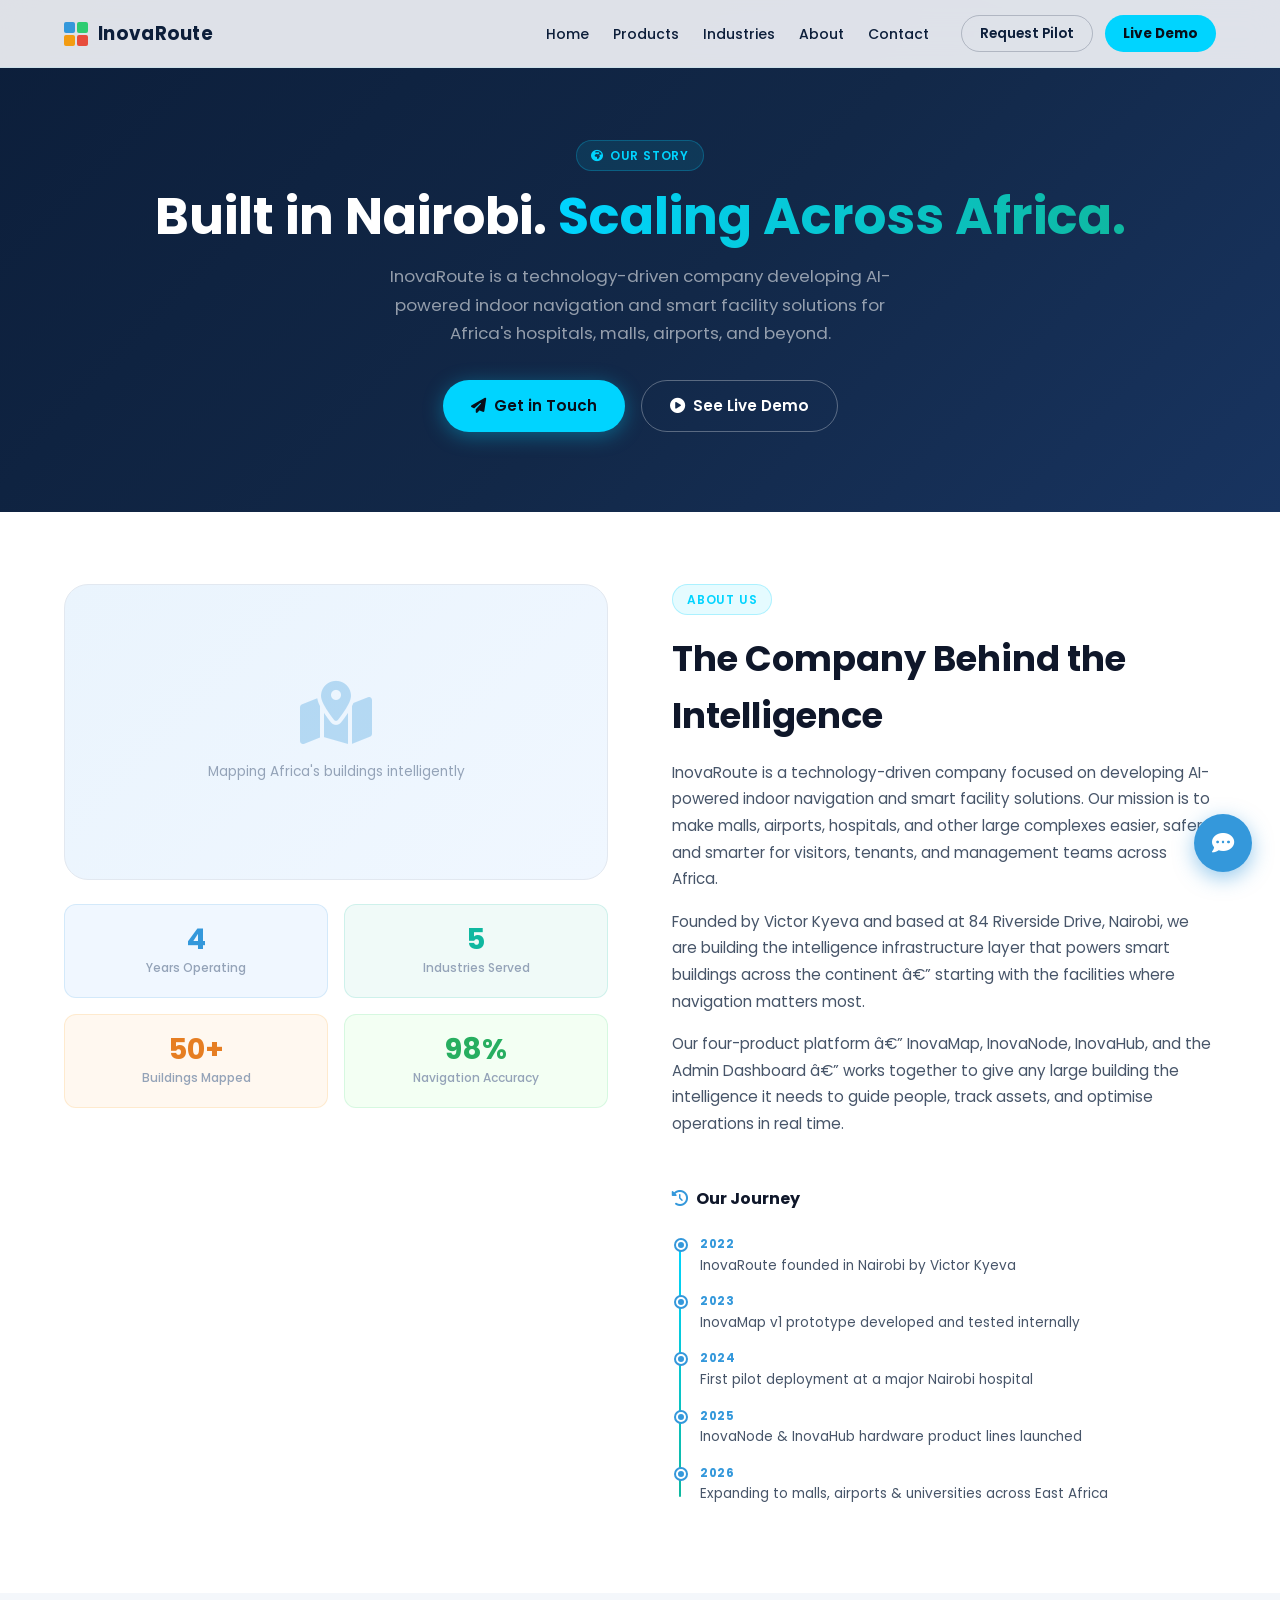
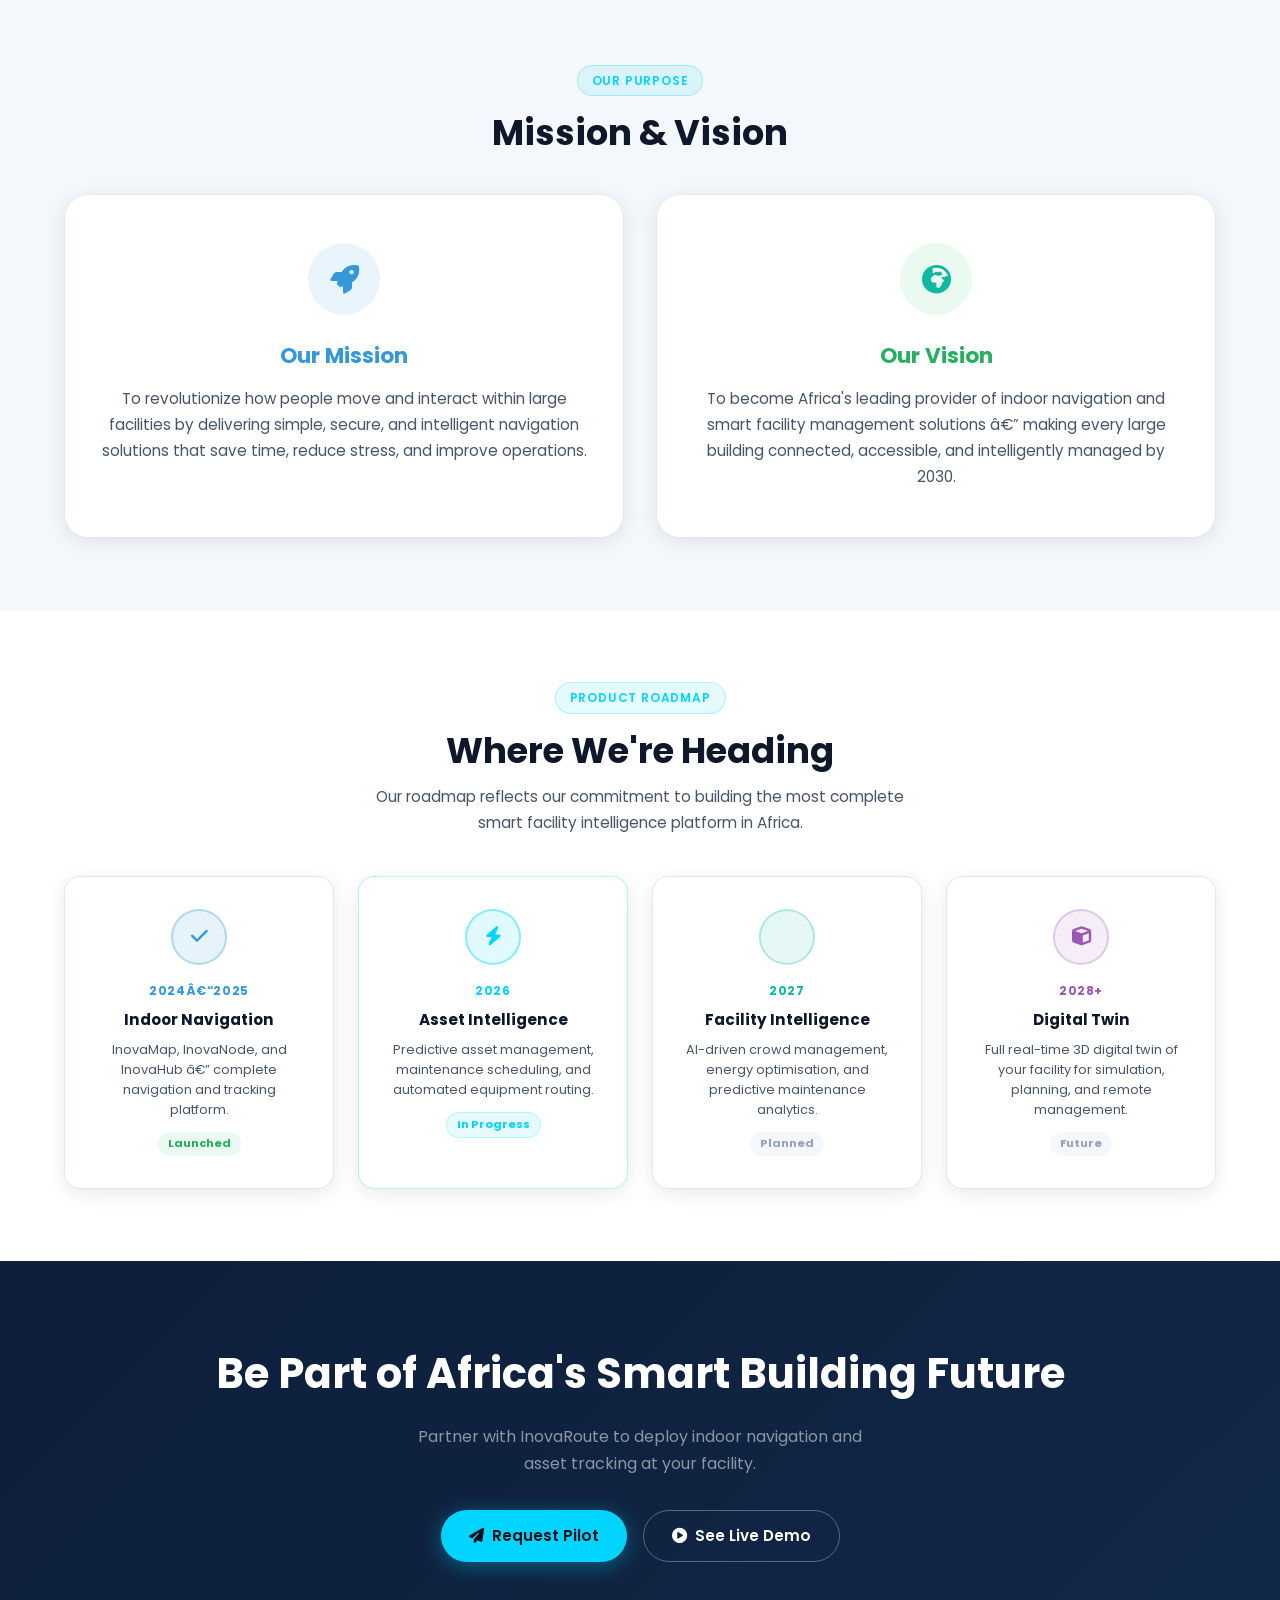
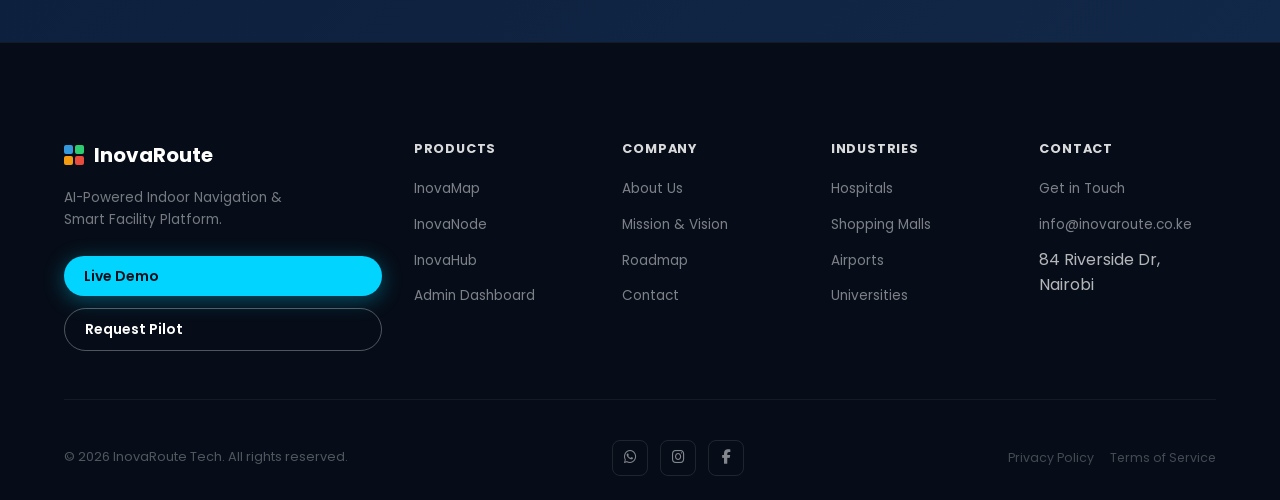
==== about.html @ 3c0a52aa "Redesign: light professional theme, full-viewport products page - Homepage hero: white/off-white bac" ====
﻿<!DOCTYPE html>
<html lang="en">
<head>
  <meta charset="UTF-8">
  <meta name="viewport" content="width=device-width, initial-scale=1.0">
  <title>About â€“ InovaRoute</title>
  <meta name="description" content="InovaRoute is a Nairobi-based AI indoor navigation and smart facility company building intelligence infrastructure for Africa's large buildings.">
  <link rel="icon" href="data:image/svg+xml,<svg xmlns='http://www.w3.org/2000/svg' viewBox='0 0 32 32'><rect width='14' height='14' x='1' y='1' rx='3' fill='%233498db'/><rect width='14' height='14' x='17' y='1' rx='3' fill='%232ecc71'/><rect width='14' height='14' x='1' y='17' rx='3' fill='%23f39c12'/><rect width='14' height='14' x='17' y='17' rx='3' fill='%23e74c3c'/></svg>">
  <link rel="preconnect" href="https://fonts.googleapis.com">
  <link rel="preconnect" href="https://fonts.gstatic.com" crossorigin>
  <link href="https://fonts.googleapis.com/css2?family=Poppins:wght@400;500;600;700&display=swap" rel="stylesheet">
  <link rel="stylesheet" href="https://cdnjs.cloudflare.com/ajax/libs/font-awesome/6.5.2/css/all.min.css" crossorigin="anonymous" referrerpolicy="no-referrer">
  <link rel="stylesheet" href="styles/variables.css">
  <link rel="stylesheet" href="styles/main.css">
</head>
<body>

<!-- NAVBAR -->
<nav class="navbar navbar--light" id="navbar">
  <div class="nav-inner">
    <a href="index.html" class="nav-brand">
      <div class="nav-logo"><span></span><span></span><span></span><span></span></div>
      <span class="nav-name">InovaRoute</span>
    </a>
    <ul class="nav-links" id="nav-links">
      <li><a href="index.html"      class="nav-link">Home</a></li>
      <li><a href="products.html"   class="nav-link">Products</a></li>
      <li><a href="industries.html" class="nav-link">Industries</a></li>
      <li><a href="about.html"      class="nav-link">About</a></li>
      <li><a href="contact.html"    class="nav-link">Contact</a></li>
    </ul>
    <div class="nav-actions">
      <a href="contact.html"    class="nav-btn-ghost">Request Pilot</a>
      <a href="industries.html" class="nav-btn-solid">Live Demo</a>
    </div>
    <button class="nav-toggle" id="nav-toggle" aria-label="Toggle menu">
      <span></span><span></span><span></span>
    </button>
  </div>
</nav>


<!-- PAGE HERO -->
<section class="page-hero-section">
  <div class="container">
    <div class="page-hero-eyebrow"><i class="fas fa-globe-africa"></i> Our Story</div>
    <h1 class="page-hero-title">Built in Nairobi. <span>Scaling Across Africa.</span></h1>
    <p class="page-hero-sub">InovaRoute is a technology-driven company developing AI-powered indoor navigation and smart facility solutions for Africa's hospitals, malls, airports, and beyond.</p>
    <div class="page-hero-actions">
      <a href="contact.html"    class="btn btn-primary"><i class="fas fa-paper-plane"></i> Get in Touch</a>
      <a href="industries.html" class="btn btn-secondary"><i class="fas fa-play-circle"></i> See Live Demo</a>
    </div>
  </div>
</section>


<!-- ABOUT CONTENT -->
<section class="section">
  <div class="container">
    <div class="about-layout">

      <div class="about-image fade-up">
        <img src="about-us.png" alt="InovaRoute team at work" loading="lazy" onerror="this.style.display='none'">
        <div style="background:linear-gradient(135deg,#eaf4fd,#f0f7ff);border-radius:var(--r-xl);padding:var(--sp-8) var(--sp-6);text-align:center;border:1px solid var(--c-border)">
          <i class="fas fa-map-marked-alt" style="font-size:4rem;color:var(--c-blue);opacity:0.3;display:block;margin-bottom:var(--sp-3)"></i>
          <div style="font-size:0.85rem;color:var(--c-text-muted)">Mapping Africa's buildings intelligently</div>
        </div>

        <!-- Stats below image -->
        <div style="display:grid;grid-template-columns:1fr 1fr;gap:16px;margin-top:24px;">
          <div style="background:#f0f7ff;border:1px solid rgba(52,152,219,0.15);border-radius:var(--r-md);padding:20px;text-align:center;">
            <div style="font-size:1.8rem;font-weight:700;color:var(--c-blue);line-height:1;">4</div>
            <div style="font-size:0.75rem;color:var(--c-text-muted);margin-top:4px;font-weight:500;">Years Operating</div>
          </div>
          <div style="background:#f0faf8;border:1px solid rgba(15,184,160,0.15);border-radius:var(--r-md);padding:20px;text-align:center;">
            <div style="font-size:1.8rem;font-weight:700;color:var(--c-teal);line-height:1;">5</div>
            <div style="font-size:0.75rem;color:var(--c-text-muted);margin-top:4px;font-weight:500;">Industries Served</div>
          </div>
          <div style="background:#fff8f0;border:1px solid rgba(243,156,18,0.15);border-radius:var(--r-md);padding:20px;text-align:center;">
            <div style="font-size:1.8rem;font-weight:700;color:#e67e22;line-height:1;">50+</div>
            <div style="font-size:0.75rem;color:var(--c-text-muted);margin-top:4px;font-weight:500;">Buildings Mapped</div>
          </div>
          <div style="background:#f3fff3;border:1px solid rgba(46,204,113,0.15);border-radius:var(--r-md);padding:20px;text-align:center;">
            <div style="font-size:1.8rem;font-weight:700;color:#27ae60;line-height:1;">98%</div>
            <div style="font-size:0.75rem;color:var(--c-text-muted);margin-top:4px;font-weight:500;">Navigation Accuracy</div>
          </div>
        </div>
      </div>

      <div class="about-content fade-up">
        <div class="section-badge">About Us</div>
        <h2>The Company Behind the Intelligence</h2>
        <p>InovaRoute is a technology-driven company focused on developing AI-powered indoor navigation and smart facility solutions. Our mission is to make malls, airports, hospitals, and other large complexes easier, safer, and smarter for visitors, tenants, and management teams across Africa.</p>
        <p>Founded by Victor Kyeva and based at 84 Riverside Drive, Nairobi, we are building the intelligence infrastructure layer that powers smart buildings across the continent â€” starting with the facilities where navigation matters most.</p>
        <p>Our four-product platform â€” InovaMap, InovaNode, InovaHub, and the Admin Dashboard â€” works together to give any large building the intelligence it needs to guide people, track assets, and optimise operations in real time.</p>

        <div class="timeline">
          <h3><i class="fas fa-history" style="color:var(--c-blue)"></i> Our Journey</h3>
          <div class="tl-list">
            <div class="tl-item">
              <div class="tl-year">2022</div>
              <div class="tl-event">InovaRoute founded in Nairobi by Victor Kyeva</div>
            </div>
            <div class="tl-item">
              <div class="tl-year">2023</div>
              <div class="tl-event">InovaMap v1 prototype developed and tested internally</div>
            </div>
            <div class="tl-item">
              <div class="tl-year">2024</div>
              <div class="tl-event">First pilot deployment at a major Nairobi hospital</div>
            </div>
            <div class="tl-item">
              <div class="tl-year">2025</div>
              <div class="tl-event">InovaNode &amp; InovaHub hardware product lines launched</div>
            </div>
            <div class="tl-item">
              <div class="tl-year">2026</div>
              <div class="tl-event">Expanding to malls, airports &amp; universities across East Africa</div>
            </div>
          </div>
        </div>
      </div>

    </div>
  </div>
</section>


<!-- MISSION & VISION -->
<section id="mission" class="section section--subtle">
  <div class="container">
    <div class="section-header">
      <div class="section-badge">Our Purpose</div>
      <h2 class="section-title">Mission &amp; Vision</h2>
    </div>
    <div class="mv-grid">
      <div class="mv-card mv-mission fade-up">
        <div class="mv-icon-wrap"><i class="fas fa-rocket"></i></div>
        <h3>Our Mission</h3>
        <p>To revolutionize how people move and interact within large facilities by delivering simple, secure, and intelligent navigation solutions that save time, reduce stress, and improve operations.</p>
      </div>
      <div class="mv-card mv-vision fade-up">
        <div class="mv-icon-wrap"><i class="fas fa-globe-africa"></i></div>
        <h3>Our Vision</h3>
        <p>To become Africa's leading provider of indoor navigation and smart facility management solutions â€” making every large building connected, accessible, and intelligently managed by 2030.</p>
      </div>
    </div>
  </div>
</section>


<!-- ROADMAP -->
<section class="section">
  <div class="container">
    <div class="section-header">
      <div class="section-badge">Product Roadmap</div>
      <h2 class="section-title">Where We're Heading</h2>
      <p class="section-sub">Our roadmap reflects our commitment to building the most complete smart facility intelligence platform in Africa.</p>
    </div>

    <div style="display:grid;grid-template-columns:repeat(4,1fr);gap:var(--sp-4);">

      <div class="card fade-up" style="padding:var(--sp-5);text-align:center;">
        <div style="width:56px;height:56px;border-radius:50%;background:rgba(52,152,219,0.12);border:2px solid rgba(52,152,219,0.3);display:flex;align-items:center;justify-content:center;margin:0 auto var(--sp-3);font-size:1.2rem;color:var(--c-blue);">
          <i class="fas fa-check"></i>
        </div>
        <div style="font-size:0.75rem;font-weight:700;text-transform:uppercase;letter-spacing:0.6px;color:var(--c-blue);margin-bottom:8px;">2024â€“2025</div>
        <h4 style="font-size:0.95rem;font-weight:700;color:var(--c-text-dark);margin-bottom:8px;">Indoor Navigation</h4>
        <p style="font-size:0.8rem;color:var(--c-text-body);line-height:1.55;">InovaMap, InovaNode, and InovaHub â€” complete navigation and tracking platform.</p>
        <div style="margin-top:12px;display:inline-block;background:#eafaf1;color:#27ae60;font-size:0.7rem;font-weight:700;padding:3px 10px;border-radius:20px;">Launched</div>
      </div>

      <div class="card fade-up" style="padding:var(--sp-5);text-align:center;border-color:rgba(0,212,255,0.3);">
        <div style="width:56px;height:56px;border-radius:50%;background:rgba(0,212,255,0.12);border:2px solid rgba(0,212,255,0.4);display:flex;align-items:center;justify-content:center;margin:0 auto var(--sp-3);font-size:1.2rem;color:var(--c-cyan);">
          <i class="fas fa-bolt"></i>
        </div>
        <div style="font-size:0.75rem;font-weight:700;text-transform:uppercase;letter-spacing:0.6px;color:var(--c-cyan);margin-bottom:8px;">2026</div>
        <h4 style="font-size:0.95rem;font-weight:700;color:var(--c-text-dark);margin-bottom:8px;">Asset Intelligence</h4>
        <p style="font-size:0.8rem;color:var(--c-text-body);line-height:1.55;">Predictive asset management, maintenance scheduling, and automated equipment routing.</p>
        <div style="margin-top:12px;display:inline-block;background:rgba(0,212,255,0.1);color:var(--c-cyan);font-size:0.7rem;font-weight:700;padding:3px 10px;border-radius:20px;border:1px solid rgba(0,212,255,0.2);">In Progress</div>
      </div>

      <div class="card fade-up" style="padding:var(--sp-5);text-align:center;">
        <div style="width:56px;height:56px;border-radius:50%;background:rgba(15,184,160,0.1);border:2px solid rgba(15,184,160,0.25);display:flex;align-items:center;justify-content:center;margin:0 auto var(--sp-3);font-size:1.2rem;color:var(--c-teal);">
          <i class="fas fa-chart-network"></i>
        </div>
        <div style="font-size:0.75rem;font-weight:700;text-transform:uppercase;letter-spacing:0.6px;color:var(--c-teal);margin-bottom:8px;">2027</div>
        <h4 style="font-size:0.95rem;font-weight:700;color:var(--c-text-dark);margin-bottom:8px;">Facility Intelligence</h4>
        <p style="font-size:0.8rem;color:var(--c-text-body);line-height:1.55;">AI-driven crowd management, energy optimisation, and predictive maintenance analytics.</p>
        <div style="margin-top:12px;display:inline-block;background:var(--c-bg-light);color:var(--c-text-muted);font-size:0.7rem;font-weight:700;padding:3px 10px;border-radius:20px;">Planned</div>
      </div>

      <div class="card fade-up" style="padding:var(--sp-5);text-align:center;">
        <div style="width:56px;height:56px;border-radius:50%;background:rgba(155,89,182,0.1);border:2px solid rgba(155,89,182,0.25);display:flex;align-items:center;justify-content:center;margin:0 auto var(--sp-3);font-size:1.2rem;color:#9b59b6;">
          <i class="fas fa-cube"></i>
        </div>
        <div style="font-size:0.75rem;font-weight:700;text-transform:uppercase;letter-spacing:0.6px;color:#9b59b6;margin-bottom:8px;">2028+</div>
        <h4 style="font-size:0.95rem;font-weight:700;color:var(--c-text-dark);margin-bottom:8px;">Digital Twin</h4>
        <p style="font-size:0.8rem;color:var(--c-text-body);line-height:1.55;">Full real-time 3D digital twin of your facility for simulation, planning, and remote management.</p>
        <div style="margin-top:12px;display:inline-block;background:var(--c-bg-light);color:var(--c-text-muted);font-size:0.7rem;font-weight:700;padding:3px 10px;border-radius:20px;">Future</div>
      </div>

    </div>
  </div>
</section>


<!-- CTA BANNER -->
<section class="cta-banner">
  <div class="container">
    <h2>Be Part of Africa's Smart Building Future</h2>
    <p>Partner with InovaRoute to deploy indoor navigation and asset tracking at your facility.</p>
    <div class="cta-banner-actions">
      <a href="contact.html"    class="btn btn-primary"><i class="fas fa-paper-plane"></i> Request Pilot</a>
      <a href="industries.html" class="btn btn-secondary"><i class="fas fa-play-circle"></i> See Live Demo</a>
    </div>
  </div>
</section>


<!-- FOOTER -->
<footer class="footer">
  <div class="container">
    <div class="footer-top">
      <div class="footer-brand">
        <div class="footer-brand-logo">
          <div class="nav-logo" style="width:20px;height:20px;gap:2px"><span></span><span></span><span></span><span></span></div>
          <span class="f-name">InovaRoute</span>
        </div>
        <p class="footer-tagline">AI-Powered Indoor Navigation &amp; Smart Facility Platform.</p>
        <div class="footer-ctas">
          <a href="industries.html" class="btn btn-primary btn-sm">Live Demo</a>
          <a href="contact.html"    class="btn btn-secondary btn-sm">Request Pilot</a>
        </div>
      </div>
      <div class="footer-col">
        <h4>Products</h4>
        <ul>
          <li><a href="products.html#inovamap">InovaMap</a></li>
          <li><a href="products.html#inovanode">InovaNode</a></li>
          <li><a href="products.html#inovahub">InovaHub</a></li>
          <li><a href="products.html#dashboard">Admin Dashboard</a></li>
        </ul>
      </div>
      <div class="footer-col">
        <h4>Company</h4>
        <ul>
          <li><a href="about.html">About Us</a></li>
          <li><a href="about.html#mission">Mission &amp; Vision</a></li>
          <li><a href="about.html#roadmap">Roadmap</a></li>
          <li><a href="contact.html">Contact</a></li>
        </ul>
      </div>
      <div class="footer-col">
        <h4>Industries</h4>
        <ul>
          <li><a href="industries.html?tab=hospital">Hospitals</a></li>
          <li><a href="industries.html?tab=mall">Shopping Malls</a></li>
          <li><a href="industries.html?tab=airport">Airports</a></li>
          <li><a href="industries.html?tab=university">Universities</a></li>
        </ul>
      </div>
      <div class="footer-col">
        <h4>Contact</h4>
        <ul>
          <li><a href="contact.html">Get in Touch</a></li>
          <li><a href="mailto:info@inovaroute.co.ke">info@inovaroute.co.ke</a></li>
          <li>84 Riverside Dr, Nairobi</li>
        </ul>
      </div>
    </div>
    <div class="footer-bottom">
      <p class="footer-copy">&copy; 2026 InovaRoute Tech. All rights reserved.</p>
      <div class="footer-social">
        <a href="https://wa.me/message/SHVGJTXQXNXTI1" target="_blank" aria-label="WhatsApp"><i class="fab fa-whatsapp"></i></a>
        <a href="https://www.instagram.com/inovaroutetech?igsh=aXVvbjA5ZzNsaHh5" target="_blank" aria-label="Instagram"><i class="fab fa-instagram"></i></a>
        <a href="https://www.facebook.com/share/1BY43MmHNZ/" target="_blank" aria-label="Facebook"><i class="fab fa-facebook-f"></i></a>
      </div>
      <div class="footer-legal">
        <a href="#">Privacy Policy</a>
        <a href="#">Terms of Service</a>
      </div>
    </div>
  </div>
</footer>

<div class="assist" id="assist">
  <button class="assist-bubble" id="assist-open" aria-label="Open assistant"><i class="fas fa-comment-dots"></i></button>
  <div class="assist-panel" id="assist-panel">
    <div class="assist-header">
      <h4>Need help?</h4>
      <button class="assist-close" id="assist-close">&times;</button>
    </div>
    <p class="assist-text">InovaRoute support is available 24/7.</p>
    <div class="assist-actions">
      <a href="https://wa.me/message/SHVGJTXQXNXTI1" target="_blank" class="assist-btn-main"><i class="fab fa-whatsapp"></i> Chat on WhatsApp</a>
      <button class="assist-btn-dismiss" id="assist-no">No thanks</button>
    </div>
  </div>
</div>

<script src="scripts/main.js" defer></script>
</body>
</html>
---- styles/variables.css ----
:root {
  /* === Brand Colors === */
  --c-bg-dark:       #080f1a;
  --c-bg-dark2:      #0d1b2a;
  --c-bg-light:      #f4f7fb;
  --c-bg-white:      #ffffff;
  --c-cyan:          #00d4ff;
  --c-teal:          #0fb8a0;
  --c-blue:          #3498db;
  --c-navy:          #1e3a5f;
  --c-text-dark:     #0f172a;
  --c-text-body:     #475569;
  --c-text-muted:    #94a3b8;
  --c-text-light:    rgba(255, 255, 255, 0.88);
  --c-text-dim:      rgba(255, 255, 255, 0.5);
  --c-border:        #e2e8f0;
  --c-border-dark:   rgba(0, 212, 255, 0.12);

  /* === Spacing Scale (8-based) === */
  --sp-1: 8px;
  --sp-2: 12px;
  --sp-3: 16px;
  --sp-4: 24px;
  --sp-5: 32px;
  --sp-6: 48px;
  --sp-7: 64px;
  --sp-8: 96px;

  /* === Border Radius === */
  --r-sm:   8px;
  --r-md:   12px;
  --r-lg:   16px;
  --r-xl:   24px;
  --r-pill: 999px;

  /* === Shadows === */
  --sh-sm:   0 2px 8px rgba(0, 0, 0, 0.06);
  --sh-md:   0 4px 20px rgba(0, 0, 0, 0.09);
  --sh-lg:   0 8px 36px rgba(0, 0, 0, 0.13);
  --sh-xl:   0 16px 52px rgba(0, 0, 0, 0.17);
  --sh-glow: 0 0 32px rgba(0, 212, 255, 0.18);

  /* === Typography === */
  --font: 'Poppins', sans-serif;

  /* === Transitions === */
  --t-fast: 0.15s ease;
  --t-base: 0.3s ease;
  --t-slow: 0.5s ease;

  /* === Layout === */
  --container: 1200px;
  --nav-h: 68px;

  /* === Z-index scale === */
  --z-base:    1;
  --z-card:    10;
  --z-nav:     100;
  --z-modal:   200;
  --z-assist:  300;
}
---- styles/main.css ----
/* ============================================================
   INOVAROUTE – main.css
   ============================================================ */

/* === RESET & BASE === */
*, *::before, *::after { box-sizing: border-box; margin: 0; padding: 0; }

html { scroll-behavior: smooth; font-size: 16px; }

body {
  font-family: var(--font);
  color: var(--c-text-dark);
  background: var(--c-bg-white);
  line-height: 1.6;
  overflow-x: hidden;
}

img, svg { display: block; max-width: 100%; }
a { text-decoration: none; }
ul, ol { list-style: none; }
button { font-family: var(--font); cursor: pointer; border: none; background: none; }

/* === LAYOUT === */
.container {
  max-width: var(--container);
  margin: 0 auto;
  padding: 0 var(--sp-4);
}

.section {
  padding: 72px 0;
}

.section--dark {
  background: var(--c-bg-dark);
  color: var(--c-text-light);
}

.section--mid {
  background: var(--c-bg-dark2);
  color: var(--c-text-light);
}

.section--light {
  background: var(--c-bg-light);
}

/* Clean alternating light section used instead of dark sections */
.section--subtle {
  background: #f4f7fb;
}

/* === TYPOGRAPHY === */
.section-badge {
  display: inline-flex;
  align-items: center;
  gap: 6px;
  background: rgba(0, 212, 255, 0.1);
  color: var(--c-cyan);
  border: 1px solid rgba(0, 212, 255, 0.25);
  padding: 5px 14px;
  border-radius: var(--r-pill);
  font-size: 0.75rem;
  font-weight: 600;
  letter-spacing: 0.8px;
  text-transform: uppercase;
  margin-bottom: var(--sp-3);
}

.section-badge--dark {
  background: rgba(0, 212, 255, 0.08);
  color: var(--c-cyan);
  border-color: rgba(0, 212, 255, 0.2);
}

.section-title {
  font-size: clamp(1.6rem, 3.5vw, 2.2rem);
  font-weight: 700;
  line-height: 1.2;
  color: var(--c-text-dark);
  margin-bottom: var(--sp-2);
}

.section-title--light { color: #fff; }

.section-sub {
  font-size: 0.96rem;
  color: var(--c-text-body);
  max-width: 560px;
  line-height: 1.7;
}

.section-sub--light { color: var(--c-text-dim); }

.section-header {
  text-align: center;
  margin-bottom: 40px;
}

.section-header .section-sub {
  margin: 0 auto;
}

/* === BUTTONS === */
.btn {
  display: inline-flex;
  align-items: center;
  gap: 8px;
  padding: 13px 28px;
  border-radius: var(--r-pill);
  font-weight: 600;
  font-size: 0.95rem;
  transition: all var(--t-base);
  white-space: nowrap;
}

.btn-primary {
  background: var(--c-cyan);
  color: #080f1a;
  box-shadow: 0 4px 20px rgba(0, 212, 255, 0.35);
}

.btn-primary:hover {
  background: #33ddff;
  transform: translateY(-2px);
  box-shadow: 0 6px 28px rgba(0, 212, 255, 0.45);
}

.btn-secondary {
  background: transparent;
  color: #fff;
  border: 1.5px solid rgba(255, 255, 255, 0.3);
}

.btn-secondary:hover {
  border-color: var(--c-cyan);
  color: var(--c-cyan);
  transform: translateY(-2px);
}

.btn-outline {
  background: transparent;
  color: var(--c-blue);
  border: 1.5px solid var(--c-blue);
}

.btn-outline:hover {
  background: var(--c-blue);
  color: #fff;
  transform: translateY(-2px);
}

.btn-sm {
  padding: 9px 20px;
  font-size: 0.875rem;
}

/* === CARDS === */
.card {
  background: var(--c-bg-white);
  border-radius: var(--r-lg);
  box-shadow: var(--sh-md);
  border: 1px solid var(--c-border);
  transition: transform var(--t-base), box-shadow var(--t-base), border-color var(--t-base);
}

.card:hover {
  transform: translateY(-5px);
  box-shadow: var(--sh-xl);
  border-color: rgba(0, 212, 255, 0.3);
}

/* === FADE-UP ANIMATION === */
.fade-up {
  opacity: 0;
  transform: translateY(28px);
  transition: opacity 0.65s ease, transform 0.65s ease;
}

.fade-up.visible {
  opacity: 1;
  transform: translateY(0);
}

/* stagger siblings */
.fade-up:nth-child(2) { transition-delay: 0.1s; }
.fade-up:nth-child(3) { transition-delay: 0.2s; }
.fade-up:nth-child(4) { transition-delay: 0.3s; }
.fade-up:nth-child(5) { transition-delay: 0.4s; }
.fade-up:nth-child(6) { transition-delay: 0.5s; }


/* ============================================================
   NAVBAR
   ============================================================ */
.navbar {
  position: fixed;
  top: 0; left: 0; right: 0;
  height: var(--nav-h);
  z-index: var(--z-nav);
  background: rgba(8, 15, 26, 0.6);
  backdrop-filter: blur(16px);
  -webkit-backdrop-filter: blur(16px);
  border-bottom: 1px solid rgba(0, 212, 255, 0.08);
  transition: background var(--t-base), box-shadow var(--t-base);
}

.navbar.scrolled {
  background: rgba(8, 15, 26, 0.96);
  box-shadow: 0 4px 24px rgba(0, 0, 0, 0.35);
}

.nav-inner {
  max-width: var(--container);
  margin: 0 auto;
  padding: 0 var(--sp-4);
  height: 100%;
  display: flex;
  align-items: center;
  gap: var(--sp-5);
}

.nav-brand {
  display: flex;
  align-items: center;
  gap: 10px;
  flex-shrink: 0;
}

.nav-logo {
  display: grid;
  grid-template-columns: 1fr 1fr;
  gap: 2px;
  width: 24px;
  height: 24px;
}

.nav-logo span { border-radius: 2px; }
.nav-logo span:nth-child(1) { background: #3498db; }
.nav-logo span:nth-child(2) { background: #2ecc71; }
.nav-logo span:nth-child(3) { background: #f39c12; }
.nav-logo span:nth-child(4) { background: #e74c3c; }

.nav-name {
  font-weight: 700;
  font-size: 1.15rem;
  color: #fff;
  letter-spacing: 0.3px;
}

.nav-links {
  display: flex;
  align-items: center;
  gap: var(--sp-4);
  margin-left: auto;
}

.nav-link {
  color: rgba(255, 255, 255, 0.72);
  font-size: 0.875rem;
  font-weight: 500;
  padding: 4px 0;
  border-bottom: 2px solid transparent;
  transition: color var(--t-fast), border-color var(--t-fast);
}

.nav-link:hover,
.nav-link.active {
  color: #fff;
  border-bottom-color: var(--c-cyan);
}

.nav-actions {
  display: flex;
  align-items: center;
  gap: var(--sp-2);
  flex-shrink: 0;
}

.nav-btn-ghost {
  color: rgba(255, 255, 255, 0.75);
  border: 1.5px solid rgba(255, 255, 255, 0.2);
  padding: 7px 18px;
  border-radius: var(--r-pill);
  font-size: 0.85rem;
  font-weight: 600;
  transition: all var(--t-fast);
}

.nav-btn-ghost:hover {
  border-color: var(--c-cyan);
  color: var(--c-cyan);
}

.nav-btn-solid {
  background: var(--c-cyan);
  color: #080f1a;
  padding: 8px 18px;
  border-radius: var(--r-pill);
  font-size: 0.85rem;
  font-weight: 700;
  transition: all var(--t-fast);
}

.nav-btn-solid:hover {
  background: #33ddff;
  transform: translateY(-1px);
}

.nav-toggle {
  display: none;
  flex-direction: column;
  gap: 5px;
  padding: 6px;
  margin-left: auto;
}

.nav-toggle span {
  width: 22px;
  height: 2px;
  background: #fff;
  border-radius: 2px;
  transition: all var(--t-base);
}

.nav-toggle.open span:nth-child(1) { transform: translateY(7px) rotate(45deg); }
.nav-toggle.open span:nth-child(2) { opacity: 0; }
.nav-toggle.open span:nth-child(3) { transform: translateY(-7px) rotate(-45deg); }


/* ============================================================
   HERO
   ============================================================ */
.hero {
  min-height: 100vh;
  padding: calc(var(--nav-h) + var(--sp-8)) var(--sp-4) var(--sp-8);
  background: linear-gradient(135deg, #0c1e3a 0%, #122848 55%, #183460 100%);
  display: grid;
  grid-template-columns: 1fr 1fr;
  align-items: center;
  gap: var(--sp-7);
  max-width: var(--container);
  margin: 0 auto;
  position: relative;
}

.hero::before {
  content: '';
  position: absolute;
  inset: 0;
  background: linear-gradient(135deg, #0c1e3a 0%, #122848 55%, #183460 100%);
  z-index: 0;
}

.hero-copy, .hero-visual { position: relative; z-index: 1; }

.hero-eyebrow {
  display: inline-flex;
  align-items: center;
  gap: 8px;
  background: rgba(0, 212, 255, 0.1);
  border: 1px solid rgba(0, 212, 255, 0.25);
  color: var(--c-cyan);
  padding: 6px 16px;
  border-radius: var(--r-pill);
  font-size: 0.75rem;
  font-weight: 600;
  letter-spacing: 0.8px;
  text-transform: uppercase;
  margin-bottom: var(--sp-3);
}

.hero-eyebrow .dot {
  width: 6px;
  height: 6px;
  border-radius: 50%;
  background: var(--c-cyan);
  animation: blink 1.4s ease-in-out infinite;
}

@keyframes blink {
  0%, 100% { opacity: 1; }
  50% { opacity: 0.2; }
}

.hero-title {
  font-size: clamp(2.4rem, 5.5vw, 3.8rem);
  font-weight: 700;
  line-height: 1.1;
  color: #fff;
  margin-bottom: var(--sp-3);
}

.hero-title span {
  background: linear-gradient(90deg, var(--c-cyan), var(--c-teal));
  -webkit-background-clip: text;
  -webkit-text-fill-color: transparent;
  background-clip: text;
}

.hero-sub {
  font-size: 1.1rem;
  color: rgba(255, 255, 255, 0.62);
  line-height: 1.7;
  margin-bottom: var(--sp-5);
  max-width: 480px;
}

.hero-ctas {
  display: flex;
  gap: var(--sp-3);
  flex-wrap: wrap;
  margin-bottom: var(--sp-6);
}

.hero-trust {
  display: flex;
  align-items: center;
  gap: var(--sp-3);
  flex-wrap: wrap;
}

.hero-trust-label {
  font-size: 0.75rem;
  color: rgba(255, 255, 255, 0.35);
  text-transform: uppercase;
  letter-spacing: 0.8px;
  font-weight: 600;
}

.hero-trust-pills {
  display: flex;
  gap: 8px;
  flex-wrap: wrap;
}

.trust-pill {
  background: rgba(255, 255, 255, 0.06);
  border: 1px solid rgba(255, 255, 255, 0.12);
  color: rgba(255, 255, 255, 0.55);
  padding: 4px 12px;
  border-radius: var(--r-pill);
  font-size: 0.75rem;
  font-weight: 500;
}

/* Hero Map Visual */
.hero-visual {
  position: relative;
  display: flex;
  align-items: center;
  justify-content: center;
}

.hero-map-wrap {
  position: relative;
  width: 100%;
  max-width: 480px;
  background: rgba(13, 27, 42, 0.75);
  border: 1px solid rgba(0, 212, 255, 0.15);
  border-radius: var(--r-xl);
  padding: var(--sp-3);
  box-shadow: 0 0 60px rgba(0, 212, 255, 0.07), var(--sh-xl);
  overflow: visible;
}

.hero-map-svg {
  width: 100%;
  height: auto;
  border-radius: 12px;
}

/* Pulsing rings */
.pulse-outer {
  animation: pulseRing 2.2s ease-out infinite;
}

.pulse-inner {
  animation: pulseRing 2.2s ease-out 0.4s infinite;
}

@keyframes pulseRing {
  0% { r: 10; opacity: 0.6; }
  100% { r: 22; opacity: 0; }
}

/* Route draw */
.hero-route-path {
  stroke-dasharray: 250;
  stroke-dashoffset: 250;
  animation: drawRoute 1.8s ease-out 0.6s forwards;
}

@keyframes drawRoute {
  to { stroke-dashoffset: 0; }
}

/* Floating cards */
.hero-float-card {
  position: absolute;
  background: rgba(13, 27, 42, 0.95);
  border: 1px solid rgba(0, 212, 255, 0.2);
  border-radius: var(--r-md);
  padding: 10px 14px;
  backdrop-filter: blur(10px);
  box-shadow: 0 8px 24px rgba(0, 0, 0, 0.3);
  animation: floatIn 0.6s ease-out both;
  z-index: 2;
}

.hero-float-card--route {
  top: -18px;
  right: -18px;
  animation-delay: 1.8s;
}

.hero-float-card--asset {
  bottom: -18px;
  left: -18px;
  animation-delay: 2.2s;
}

@keyframes floatIn {
  from { opacity: 0; transform: scale(0.8) translateY(8px); }
  to   { opacity: 1; transform: scale(1) translateY(0); }
}

.float-card-row {
  display: flex;
  align-items: center;
  gap: 8px;
  white-space: nowrap;
}

.fc-dot {
  width: 7px;
  height: 7px;
  border-radius: 50%;
  flex-shrink: 0;
}

.fc-dot--green  { background: #2ecc71; }
.fc-dot--cyan   { background: var(--c-cyan); }
.fc-dot--orange { background: #f39c12; }

.fc-label {
  font-size: 0.75rem;
  font-weight: 600;
  color: #fff;
}

.fc-sub {
  font-size: 0.68rem;
  color: rgba(255, 255, 255, 0.45);
  margin-top: 2px;
}

.fc-battery {
  display: flex;
  align-items: center;
  gap: 6px;
  margin-top: 4px;
}

.fc-battery-bar {
  width: 60px;
  height: 4px;
  background: rgba(255, 255, 255, 0.1);
  border-radius: 2px;
  overflow: hidden;
}

.fc-battery-fill {
  height: 100%;
  background: #2ecc71;
  border-radius: 2px;
  transition: width 1s ease 2.5s;
  width: 0;
}

.fc-battery-pct {
  font-size: 0.68rem;
  color: #2ecc71;
  font-weight: 600;
}

/* Floating elements subtle bob */
@keyframes bob {
  0%, 100% { transform: translateY(0); }
  50%       { transform: translateY(-6px); }
}

.hero-map-wrap { animation: bob 5s ease-in-out infinite; }


/* ============================================================
   STATS BAR
   ============================================================ */
.stats-bar {
  background: #fff;
  border-top: 1px solid var(--c-border);
  border-bottom: 1px solid var(--c-border);
  padding: var(--sp-5) 0;
}

.stats-grid {
  display: grid;
  grid-template-columns: repeat(4, 1fr);
  gap: var(--sp-4);
  text-align: center;
}

.stat-item {
  padding: var(--sp-3) var(--sp-4);
  border-right: 1px solid var(--c-border);
}

.stat-item:last-child { border-right: none; }

.stat-number {
  font-size: 2rem;
  font-weight: 700;
  color: var(--c-blue);
  line-height: 1;
  margin-bottom: 4px;
}

.stat-label {
  font-size: 0.8rem;
  color: var(--c-text-muted);
  font-weight: 500;
}


/* ============================================================
   PRODUCTS
   ============================================================ */
.products-grid {
  display: grid;
  grid-template-columns: repeat(4, 1fr);
  gap: 20px;
}

.product-card {
  padding: var(--sp-4);
  display: flex;
  flex-direction: column;
  gap: var(--sp-2);
}

.product-card:hover .product-icon-wrap {
  transform: scale(1.08);
  box-shadow: var(--sh-glow);
}

.product-icon-wrap {
  width: 48px;
  height: 48px;
  border-radius: var(--r-md);
  background: linear-gradient(135deg, rgba(0, 212, 255, 0.12), rgba(15, 184, 160, 0.08));
  border: 1px solid rgba(0, 212, 255, 0.2);
  display: flex;
  align-items: center;
  justify-content: center;
  font-size: 1.4rem;
  color: var(--c-cyan);
  transition: transform var(--t-base), box-shadow var(--t-base);
}

.product-tag {
  display: inline-block;
  font-size: 0.7rem;
  font-weight: 700;
  text-transform: uppercase;
  letter-spacing: 0.8px;
  color: var(--c-teal);
  background: rgba(15, 184, 160, 0.1);
  border: 1px solid rgba(15, 184, 160, 0.2);
  padding: 2px 10px;
  border-radius: var(--r-pill);
  align-self: flex-start;
}

.product-card h3 {
  font-size: 1.05rem;
  font-weight: 700;
  color: var(--c-text-dark);
}

.product-card p {
  font-size: 0.83rem;
  color: var(--c-text-body);
  line-height: 1.6;
  flex: 1;
}

.product-link {
  display: flex;
  align-items: center;
  gap: 6px;
  font-size: 0.85rem;
  font-weight: 600;
  color: var(--c-blue);
  transition: gap var(--t-fast);
}

.product-link:hover { gap: 10px; }


/* ============================================================
   HOW IT WORKS
   ============================================================ */
.hiw-pipeline {
  display: flex;
  align-items: flex-start;
  justify-content: center;
  gap: 0;
  position: relative;
}

.hiw-step {
  flex: 1;
  display: flex;
  flex-direction: column;
  align-items: center;
  text-align: center;
  padding: 0 var(--sp-3);
  position: relative;
  z-index: 1;
}

.hiw-connector {
  flex: 0 0 auto;
  width: 60px;
  height: 2px;
  background: linear-gradient(90deg, rgba(52,152,219,0.15), rgba(52,152,219,0.4), rgba(52,152,219,0.15));
  margin-top: 36px;
  position: relative;
  overflow: hidden;
}

.hiw-connector::after {
  content: '';
  position: absolute;
  top: 0; left: -100%;
  width: 100%;
  height: 100%;
  background: linear-gradient(90deg, transparent, var(--c-blue), transparent);
  animation: flow 2s linear infinite;
}

@keyframes flow {
  to { left: 100%; }
}

.hiw-num {
  width: 68px;
  height: 68px;
  border-radius: 50%;
  background: linear-gradient(135deg, #e8f4fd, #e0f7f4);
  border: 1.5px solid rgba(52, 152, 219, 0.25);
  color: var(--c-blue);
  display: flex;
  align-items: center;
  justify-content: center;
  font-size: 1.4rem;
  margin-bottom: var(--sp-3);
  transition: all var(--t-base);
}

.hiw-step:hover .hiw-num {
  background: linear-gradient(135deg, #d0ebf8, #ccf4ee);
  border-color: var(--c-blue);
  box-shadow: 0 4px 20px rgba(52,152,219,0.2);
  transform: scale(1.08);
}

.hiw-step h4 {
  font-size: 0.95rem;
  font-weight: 700;
  color: var(--c-text-dark);
  margin-bottom: 6px;
}

.hiw-step p {
  font-size: 0.8rem;
  color: var(--c-text-body);
  line-height: 1.6;
}


/* ============================================================
   SOLUTIONS
   ============================================================ */
.solutions-grid {
  display: grid;
  grid-template-columns: repeat(3, 1fr);
  gap: 32px;
}

.solution-card {
  padding: var(--sp-5) var(--sp-4);
  border-radius: var(--r-lg);
  background: var(--c-bg-white);
  border: 1px solid var(--c-border);
  box-shadow: var(--sh-sm);
  transition: all var(--t-base);
}

.solution-card:hover {
  transform: translateY(-4px);
  box-shadow: var(--sh-lg);
  border-color: rgba(52, 152, 219, 0.3);
}

.sol-icon {
  width: 48px;
  height: 48px;
  border-radius: var(--r-sm);
  background: linear-gradient(135deg, rgba(52,152,219,0.12), rgba(52,152,219,0.06));
  border: 1px solid rgba(52,152,219,0.2);
  display: flex;
  align-items: center;
  justify-content: center;
  font-size: 1.2rem;
  color: var(--c-blue);
  margin-bottom: var(--sp-3);
}

.solution-card h4 {
  font-size: 1rem;
  font-weight: 700;
  color: var(--c-text-dark);
  margin-bottom: 8px;
}

.solution-card p {
  font-size: 0.85rem;
  color: var(--c-text-body);
  line-height: 1.65;
}


/* ============================================================
   ASSET TRACKING
   ============================================================ */
.asset-layout {
  display: grid;
  grid-template-columns: 1fr 1fr;
  gap: var(--sp-7);
  align-items: center;
}

.asset-features {
  display: flex;
  flex-direction: column;
  gap: var(--sp-3);
}

.asset-feature {
  display: flex;
  align-items: flex-start;
  gap: var(--sp-3);
  padding: var(--sp-3);
  border-radius: var(--r-md);
  border: 1px solid var(--c-border);
  background: #fff;
  box-shadow: var(--sh-sm);
  transition: all var(--t-base);
}

.asset-feature:hover {
  background: #f0f9ff;
  border-color: rgba(52,152,219,0.3);
  box-shadow: var(--sh-md);
  transform: translateX(4px);
}

.asset-feat-icon {
  width: 40px;
  height: 40px;
  border-radius: var(--r-sm);
  background: rgba(0,212,255,0.1);
  border: 1px solid rgba(0,212,255,0.2);
  display: flex;
  align-items: center;
  justify-content: center;
  color: var(--c-cyan);
  font-size: 1rem;
  flex-shrink: 0;
}

.asset-feat-text h5 {
  font-size: 0.9rem;
  font-weight: 700;
  color: var(--c-text-dark);
  margin-bottom: 3px;
}

.asset-feat-text p {
  font-size: 0.8rem;
  color: var(--c-text-body);
  line-height: 1.5;
}

/* Asset dashboard mockup */
.asset-dashboard {
  background: rgba(13,27,42,0.9);
  border: 1px solid rgba(0,212,255,0.15);
  border-radius: var(--r-xl);
  padding: var(--sp-4);
  box-shadow: var(--sh-xl), var(--sh-glow);
}

.ad-header {
  display: flex;
  align-items: center;
  justify-content: space-between;
  margin-bottom: var(--sp-3);
  padding-bottom: var(--sp-2);
  border-bottom: 1px solid rgba(255,255,255,0.06);
}

.ad-header h4 {
  font-size: 0.85rem;
  font-weight: 700;
  color: #fff;
}

.ad-live {
  display: flex;
  align-items: center;
  gap: 5px;
  font-size: 0.72rem;
  color: #2ecc71;
  font-weight: 600;
}

.ad-live-dot {
  width: 6px;
  height: 6px;
  background: #2ecc71;
  border-radius: 50%;
  animation: blink 1.2s ease-in-out infinite;
}

.asset-row {
  display: flex;
  align-items: center;
  gap: var(--sp-3);
  padding: 10px 0;
  border-bottom: 1px solid rgba(255,255,255,0.04);
}

.asset-row:last-child { border-bottom: none; }

.ar-icon {
  width: 32px;
  height: 32px;
  border-radius: var(--r-sm);
  background: rgba(0,212,255,0.1);
  display: flex;
  align-items: center;
  justify-content: center;
  color: var(--c-cyan);
  font-size: 0.85rem;
  flex-shrink: 0;
}

.ar-info { flex: 1; }

.ar-name {
  font-size: 0.8rem;
  font-weight: 600;
  color: rgba(255,255,255,0.85);
}

.ar-loc {
  font-size: 0.7rem;
  color: var(--c-text-dim);
}

.ar-battery {
  display: flex;
  flex-direction: column;
  align-items: flex-end;
  gap: 3px;
}

.ar-batt-bar {
  width: 48px;
  height: 4px;
  background: rgba(255,255,255,0.08);
  border-radius: 2px;
  overflow: hidden;
}

.ar-batt-fill {
  height: 100%;
  border-radius: 2px;
}

.ar-batt-fill--hi  { background: #2ecc71; }
.ar-batt-fill--mid { background: #f39c12; }
.ar-batt-fill--low { background: #e74c3c; }

.ar-batt-pct {
  font-size: 0.68rem;
  color: var(--c-text-dim);
}

.ar-status {
  width: 7px;
  height: 7px;
  border-radius: 50%;
  flex-shrink: 0;
}

.ar-status--on  { background: #2ecc71; }
.ar-status--off { background: rgba(255,255,255,0.2); }


/* ============================================================
   INDUSTRIES
   ============================================================ */
.industries-grid {
  display: grid;
  grid-template-columns: repeat(5, 1fr);
  gap: var(--sp-3);
}

.industry-card {
  height: 220px;
  perspective: 1000px;
  cursor: pointer;
}

.industry-card-inner {
  position: relative;
  width: 100%;
  height: 100%;
  transform-style: preserve-3d;
  transition: transform 0.65s ease;
  border-radius: var(--r-lg);
}

.industry-card:hover .industry-card-inner,
.industry-card.flipped .industry-card-inner {
  transform: rotateY(180deg);
}

.industry-front,
.industry-back {
  position: absolute;
  inset: 0;
  border-radius: var(--r-lg);
  backface-visibility: hidden;
  -webkit-backface-visibility: hidden;
  padding: var(--sp-4);
  display: flex;
  flex-direction: column;
  align-items: center;
  justify-content: center;
  text-align: center;
}

.industry-front {
  background: var(--c-bg-white);
  border: 1px solid var(--c-border);
  box-shadow: var(--sh-sm);
}

.industry-icon-wrap {
  width: 56px;
  height: 56px;
  border-radius: var(--r-md);
  background: linear-gradient(135deg, rgba(52,152,219,0.1), rgba(52,152,219,0.05));
  border: 1px solid rgba(52,152,219,0.2);
  display: flex;
  align-items: center;
  justify-content: center;
  font-size: 1.4rem;
  color: var(--c-blue);
  margin-bottom: var(--sp-2);
  transition: all var(--t-base);
}

.industry-card:hover .industry-icon-wrap {
  background: linear-gradient(135deg, rgba(0,212,255,0.15), rgba(15,184,160,0.1));
  border-color: rgba(0,212,255,0.3);
  color: var(--c-cyan);
}

.industry-front h4 {
  font-size: 0.9rem;
  font-weight: 700;
  color: var(--c-text-dark);
  margin-bottom: 6px;
}

.industry-hint {
  font-size: 0.68rem;
  color: var(--c-text-muted);
}

.industry-back {
  background: linear-gradient(135deg, #1e3a5f, #0d1b2a);
  border: 1px solid rgba(0,212,255,0.2);
  box-shadow: var(--sh-lg);
  transform: rotateY(180deg);
  text-align: left;
  align-items: flex-start;
  justify-content: flex-start;
  gap: 10px;
}

.industry-back h5 {
  font-size: 0.7rem;
  font-weight: 700;
  text-transform: uppercase;
  letter-spacing: 0.6px;
  color: var(--c-cyan);
  margin-bottom: 3px;
}

.industry-back p {
  font-size: 0.75rem;
  color: rgba(255,255,255,0.65);
  line-height: 1.5;
}

.ib-block { margin-bottom: 8px; }


/* ============================================================
   INTERACTIVE DEMO
   ============================================================ */
.demo-wrap {
  display: grid;
  grid-template-columns: 280px 1fr;
  gap: var(--sp-5);
  align-items: start;
}

.demo-controls {
  background: #fff;
  border: 1px solid var(--c-border);
  border-radius: var(--r-xl);
  padding: var(--sp-4);
  box-shadow: var(--sh-md);
  display: flex;
  flex-direction: column;
  gap: var(--sp-3);
}

.demo-controls label {
  font-size: 0.72rem;
  font-weight: 700;
  text-transform: uppercase;
  letter-spacing: 0.6px;
  color: var(--c-text-body);
  display: block;
  margin-bottom: 6px;
}

.floor-tabs {
  display: flex;
  gap: 6px;
}

.floor-tab {
  flex: 1;
  padding: 7px;
  border-radius: var(--r-sm);
  background: var(--c-bg-light);
  border: 1px solid var(--c-border);
  color: var(--c-text-body);
  font-size: 0.8rem;
  font-weight: 600;
  transition: all var(--t-fast);
  text-align: center;
}

.floor-tab.active {
  background: rgba(52,152,219,0.1);
  border-color: var(--c-blue);
  color: var(--c-blue);
}

.demo-origin-display {
  display: flex;
  align-items: center;
  gap: 8px;
  padding: 8px 12px;
  background: rgba(0,212,255,0.08);
  border: 1px solid rgba(0,212,255,0.2);
  border-radius: var(--r-sm);
  font-size: 0.8rem;
  color: var(--c-cyan);
  font-weight: 600;
}

.demo-select {
  width: 100%;
  padding: 9px 12px;
  background: var(--c-bg-light);
  border: 1.5px solid var(--c-border);
  border-radius: var(--r-sm);
  color: var(--c-text-dark);
  font-size: 0.85rem;
  font-family: var(--font);
  appearance: none;
  cursor: pointer;
  transition: border-color var(--t-fast);
}

.demo-select:focus {
  outline: none;
  border-color: var(--c-blue);
  box-shadow: 0 0 0 3px rgba(52,152,219,0.1);
}

.demo-select option { background: #fff; color: var(--c-text-dark); }

.demo-find-btn {
  width: 100%;
  padding: 12px;
  background: var(--c-cyan);
  color: #080f1a;
  border-radius: var(--r-pill);
  font-size: 0.9rem;
  font-weight: 700;
  transition: all var(--t-base);
  display: flex;
  align-items: center;
  justify-content: center;
  gap: 8px;
}

.demo-find-btn:hover:not(:disabled) {
  background: #33ddff;
  transform: translateY(-2px);
}

.demo-find-btn:disabled {
  opacity: 0.4;
  cursor: not-allowed;
}

.demo-result {
  display: none;
  flex-direction: column;
  gap: 8px;
  padding: var(--sp-3);
  background: rgba(15,184,160,0.08);
  border: 1px solid rgba(15,184,160,0.2);
  border-radius: var(--r-md);
  animation: fadeIn 0.4s ease;
}

@keyframes fadeIn {
  from { opacity: 0; transform: translateY(6px); }
  to   { opacity: 1; transform: translateY(0); }
}

.demo-result-row {
  display: flex;
  align-items: center;
  gap: 8px;
  font-size: 0.82rem;
  color: var(--c-text-body);
}

.demo-result-row i {
  color: var(--c-teal);
  width: 14px;
}

.demo-map-wrap {
  background: rgba(10,22,40,0.95);
  border: 1px solid rgba(0,212,255,0.18);
  border-radius: var(--r-xl);
  padding: var(--sp-4);
  box-shadow: var(--sh-xl);
  overflow: hidden;
}

#demo-svg {
  width: 100%;
  height: auto;
}


/* ============================================================
   MISSION & VISION  (upgraded version from earlier)
   ============================================================ */
.mv-grid {
  display: grid;
  grid-template-columns: 1fr 1fr;
  gap: var(--sp-5);
}

.mv-card {
  background: var(--c-bg-white);
  border-radius: var(--r-xl);
  padding: var(--sp-6) var(--sp-5);
  box-shadow: var(--sh-md);
  border: 1px solid var(--c-border);
  text-align: center;
  transition: transform var(--t-base), box-shadow var(--t-base);
}

.mv-card:hover {
  transform: translateY(-6px);
  box-shadow: var(--sh-xl);
}

.mv-icon-wrap {
  width: 72px;
  height: 72px;
  border-radius: 50%;
  display: flex;
  align-items: center;
  justify-content: center;
  margin: 0 auto var(--sp-4);
  font-size: 1.8rem;
}

.mv-mission .mv-icon-wrap { background: #eaf4fd; color: var(--c-blue); }
.mv-vision  .mv-icon-wrap { background: #eafaf1; color: var(--c-teal); }

.mv-card h3 {
  font-size: 1.35rem;
  margin-bottom: var(--sp-2);
}

.mv-mission h3 { color: var(--c-blue); }
.mv-vision  h3 { color: #27ae60; }

.mv-card p {
  color: var(--c-text-body);
  font-size: 0.95rem;
  line-height: 1.7;
  margin: 0;
}


/* ============================================================
   ABOUT US + TIMELINE
   ============================================================ */
.about-layout {
  display: grid;
  grid-template-columns: 1fr 1fr;
  gap: var(--sp-7);
  align-items: start;
}

.about-image img {
  border-radius: var(--r-xl);
  box-shadow: var(--sh-xl);
  width: 100%;
  object-fit: cover;
}

.about-content h2 {
  font-size: clamp(1.6rem, 3.5vw, 2.2rem);
  font-weight: 700;
  color: var(--c-text-dark);
  margin-bottom: var(--sp-3);
}

.about-content p {
  font-size: 0.95rem;
  color: var(--c-text-body);
  line-height: 1.75;
  margin-bottom: var(--sp-3);
}

/* Timeline */
.timeline {
  margin-top: var(--sp-6);
}

.timeline h3 {
  font-size: 1rem;
  font-weight: 700;
  color: var(--c-text-dark);
  margin-bottom: var(--sp-4);
  display: flex;
  align-items: center;
  gap: 8px;
}

.tl-list {
  position: relative;
  padding-left: 28px;
}

.tl-list::before {
  content: '';
  position: absolute;
  left: 7px;
  top: 8px;
  bottom: 8px;
  width: 2px;
  background: linear-gradient(to bottom, var(--c-cyan), var(--c-teal));
  border-radius: 1px;
}

.tl-item {
  position: relative;
  margin-bottom: var(--sp-3);
}

.tl-item::before {
  content: '';
  position: absolute;
  left: -24px;
  top: 5px;
  width: 10px;
  height: 10px;
  border-radius: 50%;
  background: var(--c-blue);
  border: 2px solid #fff;
  box-shadow: 0 0 0 2px var(--c-blue);
}

.tl-year {
  font-size: 0.72rem;
  font-weight: 700;
  color: var(--c-blue);
  text-transform: uppercase;
  letter-spacing: 0.6px;
}

.tl-event {
  font-size: 0.85rem;
  color: var(--c-text-body);
  margin-top: 1px;
}


/* ============================================================
   TESTIMONIALS
   ============================================================ */
.testimonials-grid {
  display: grid;
  grid-template-columns: repeat(3, 1fr);
  gap: var(--sp-4);
}

.testi-card {
  padding: var(--sp-5);
  border-radius: var(--r-xl);
  background: var(--c-bg-white);
  border: 1px solid var(--c-border);
  box-shadow: var(--sh-sm);
  display: flex;
  flex-direction: column;
  gap: var(--sp-3);
  transition: all var(--t-base);
}

.testi-card:hover {
  transform: translateY(-4px);
  box-shadow: var(--sh-lg);
  border-color: rgba(52,152,219,0.25);
}

.testi-stars {
  color: #f39c12;
  font-size: 0.85rem;
  letter-spacing: 2px;
}

.testi-quote {
  font-size: 0.9rem;
  color: var(--c-text-body);
  line-height: 1.7;
  font-style: italic;
  flex: 1;
}

.testi-person {
  display: flex;
  align-items: center;
  gap: var(--sp-2);
}

.testi-avatar {
  width: 40px;
  height: 40px;
  border-radius: 50%;
  background: linear-gradient(135deg, var(--c-blue), var(--c-teal));
  display: flex;
  align-items: center;
  justify-content: center;
  font-size: 0.9rem;
  font-weight: 700;
  color: #fff;
  flex-shrink: 0;
}

.testi-name {
  font-size: 0.85rem;
  font-weight: 700;
  color: var(--c-text-dark);
}

.testi-role {
  font-size: 0.75rem;
  color: var(--c-text-muted);
}

.testi-logo {
  margin-top: var(--sp-2);
  padding-top: var(--sp-2);
  border-top: 1px solid var(--c-border);
  height: 28px;
  background: var(--c-bg-light);
  border-radius: 6px;
  display: flex;
  align-items: center;
  justify-content: center;
}

.testi-logo span {
  font-size: 0.68rem;
  color: var(--c-text-muted);
  font-weight: 600;
  letter-spacing: 0.5px;
  text-transform: uppercase;
}


/* ============================================================
   CONTACT
   ============================================================ */
.contact-layout {
  display: grid;
  grid-template-columns: 1fr 1.4fr;
  gap: var(--sp-7);
  align-items: start;
}

.contact-info h3 {
  font-size: 1.5rem;
  font-weight: 700;
  color: var(--c-text-dark);
  margin-bottom: var(--sp-4);
}

.contact-detail {
  display: flex;
  align-items: flex-start;
  gap: var(--sp-3);
  margin-bottom: var(--sp-4);
}

.cd-icon {
  width: 44px;
  height: 44px;
  border-radius: var(--r-md);
  background: linear-gradient(135deg, rgba(52,152,219,0.1), rgba(52,152,219,0.05));
  border: 1px solid rgba(52,152,219,0.2);
  display: flex;
  align-items: center;
  justify-content: center;
  color: var(--c-blue);
  font-size: 1rem;
  flex-shrink: 0;
}

.cd-text strong {
  display: block;
  font-size: 0.85rem;
  font-weight: 700;
  color: var(--c-text-dark);
  margin-bottom: 2px;
}

.cd-text span, .cd-text a {
  font-size: 0.85rem;
  color: var(--c-text-body);
  transition: color var(--t-fast);
}

.cd-text a:hover { color: var(--c-blue); }

.contact-social {
  display: flex;
  gap: var(--sp-2);
  margin-top: var(--sp-5);
  padding-top: var(--sp-4);
  border-top: 1px solid var(--c-border);
}

.soc-link {
  width: 42px;
  height: 42px;
  border-radius: var(--r-sm);
  background: var(--c-bg-light);
  border: 1px solid var(--c-border);
  display: flex;
  align-items: center;
  justify-content: center;
  font-size: 1.05rem;
  color: var(--c-text-dark);
  transition: all var(--t-base);
}

.soc-link:hover {
  background: var(--c-blue);
  border-color: var(--c-blue);
  color: #fff;
  transform: translateY(-3px);
}

/* Contact Form */
.contact-form-wrap {
  background: var(--c-bg-white);
  border: 1px solid var(--c-border);
  border-radius: var(--r-xl);
  padding: var(--sp-6);
  box-shadow: var(--sh-md);
}

.contact-form-wrap h3 {
  font-size: 1.3rem;
  font-weight: 700;
  color: var(--c-text-dark);
  margin-bottom: var(--sp-4);
}

.form-row {
  display: grid;
  grid-template-columns: 1fr 1fr;
  gap: var(--sp-3);
}

.form-field {
  margin-bottom: var(--sp-3);
}

.form-field label {
  display: block;
  font-size: 0.8rem;
  font-weight: 600;
  color: var(--c-text-dark);
  margin-bottom: 6px;
}

.form-field input,
.form-field select,
.form-field textarea {
  width: 100%;
  padding: 11px 14px;
  border: 1.5px solid var(--c-border);
  border-radius: var(--r-sm);
  font-family: var(--font);
  font-size: 0.875rem;
  color: var(--c-text-dark);
  background: var(--c-bg-light);
  transition: border-color var(--t-fast), box-shadow var(--t-fast);
  appearance: none;
}

.form-field input:focus,
.form-field select:focus,
.form-field textarea:focus {
  outline: none;
  border-color: var(--c-blue);
  box-shadow: 0 0 0 3px rgba(52,152,219,0.12);
  background: #fff;
}

.form-field input.invalid,
.form-field select.invalid,
.form-field textarea.invalid {
  border-color: #e74c3c;
}

.field-error {
  font-size: 0.72rem;
  color: #e74c3c;
  margin-top: 4px;
  display: none;
}

.field-error.show { display: block; }

.form-field textarea { resize: vertical; min-height: 110px; }

.btn-submit {
  width: 100%;
  padding: 14px;
  background: var(--c-blue);
  color: #fff;
  border: none;
  border-radius: var(--r-pill);
  font-size: 1rem;
  font-weight: 700;
  cursor: pointer;
  transition: all var(--t-base);
  display: flex;
  align-items: center;
  justify-content: center;
  gap: 8px;
  box-shadow: 0 4px 16px rgba(52,152,219,0.3);
}

.btn-submit:hover {
  background: #2980b9;
  transform: translateY(-2px);
  box-shadow: 0 6px 24px rgba(52,152,219,0.4);
}

.form-success {
  display: none;
  flex-direction: column;
  align-items: center;
  text-align: center;
  gap: var(--sp-3);
  padding: var(--sp-5);
  animation: fadeIn 0.5s ease;
}

.form-success.show { display: flex; }

.form-success-icon {
  width: 64px;
  height: 64px;
  border-radius: 50%;
  background: #eafaf1;
  display: flex;
  align-items: center;
  justify-content: center;
  font-size: 1.8rem;
  color: #27ae60;
}

.form-success h4 {
  font-size: 1.2rem;
  font-weight: 700;
  color: var(--c-text-dark);
}

.form-success p {
  font-size: 0.875rem;
  color: var(--c-text-body);
}


/* ============================================================
   FOOTER
   ============================================================ */
.footer {
  background: #060d18;
  color: rgba(255,255,255,0.7);
  padding: var(--sp-8) 0 var(--sp-4);
  border-top: 1px solid rgba(255,255,255,0.06);
}

.footer-top {
  display: grid;
  grid-template-columns: 1.8fr 1fr 1fr 1fr 1fr;
  gap: var(--sp-5);
  padding-bottom: var(--sp-6);
  border-bottom: 1px solid rgba(255,255,255,0.06);
  margin-bottom: var(--sp-4);
}

.footer-brand-logo {
  display: flex;
  align-items: center;
  gap: 10px;
  margin-bottom: var(--sp-3);
}

.footer-brand-logo span.f-name {
  font-size: 1.25rem;
  font-weight: 700;
  color: #fff;
}

.footer-tagline {
  font-size: 0.85rem;
  color: rgba(255,255,255,0.45);
  line-height: 1.65;
  max-width: 260px;
  margin-bottom: var(--sp-4);
}

.footer-ctas {
  display: flex;
  flex-direction: column;
  gap: var(--sp-2);
}

.footer-col h4 {
  font-size: 0.8rem;
  font-weight: 700;
  text-transform: uppercase;
  letter-spacing: 0.8px;
  color: rgba(255,255,255,0.85);
  margin-bottom: var(--sp-3);
}

.footer-col li {
  margin-bottom: 10px;
}

.footer-col a {
  font-size: 0.85rem;
  color: rgba(255,255,255,0.48);
  transition: color var(--t-fast);
}

.footer-col a:hover { color: var(--c-cyan); }

.footer-bottom {
  display: flex;
  justify-content: space-between;
  align-items: center;
  flex-wrap: wrap;
  gap: var(--sp-3);
  padding-top: var(--sp-3);
}

.footer-copy {
  font-size: 0.8rem;
  color: rgba(255,255,255,0.3);
}

.footer-social {
  display: flex;
  gap: 12px;
}

.footer-social a {
  width: 36px;
  height: 36px;
  border-radius: var(--r-sm);
  border: 1px solid rgba(255,255,255,0.1);
  display: flex;
  align-items: center;
  justify-content: center;
  color: rgba(255,255,255,0.5);
  font-size: 0.9rem;
  transition: all var(--t-base);
}

.footer-social a:hover {
  border-color: var(--c-cyan);
  color: var(--c-cyan);
  transform: translateY(-3px);
}

.footer-legal {
  display: flex;
  gap: var(--sp-3);
}

.footer-legal a {
  font-size: 0.78rem;
  color: rgba(255,255,255,0.25);
  transition: color var(--t-fast);
}

.footer-legal a:hover { color: var(--c-cyan); }


/* ============================================================
   ASSIST WIDGET
   ============================================================ */
.assist {
  position: fixed;
  bottom: 28px;
  right: 28px;
  z-index: var(--z-assist);
}

.assist-bubble {
  width: 58px;
  height: 58px;
  border-radius: 50%;
  background: var(--c-blue);
  color: #fff;
  font-size: 1.4rem;
  border: none;
  cursor: pointer;
  box-shadow: 0 6px 20px rgba(52,152,219,0.5);
  transition: all var(--t-base);
  display: flex;
  align-items: center;
  justify-content: center;
}

.assist-bubble:hover {
  background: #2980b9;
  transform: scale(1.06);
}

.assist-panel {
  position: absolute;
  bottom: 70px;
  right: 0;
  width: 290px;
  background: #1f2d3d;
  border-radius: var(--r-xl);
  padding: var(--sp-4);
  box-shadow: var(--sh-xl);
  display: none;
}

.assist-panel.open { display: block; animation: fadeIn 0.25s ease; }

.assist-header {
  display: flex;
  justify-content: space-between;
  align-items: flex-start;
  margin-bottom: 6px;
}

.assist-header h4 { color: #fff; font-size: 1.1rem; }

.assist-close {
  color: rgba(255,255,255,0.5);
  font-size: 1.4rem;
  line-height: 1;
  transition: color var(--t-fast);
}

.assist-close:hover { color: #fff; }

.assist-text {
  font-size: 0.875rem;
  color: rgba(255,255,255,0.6);
  margin-bottom: var(--sp-3);
}

.assist-actions { display: flex; flex-direction: column; gap: 8px; }

.assist-btn-main {
  display: block;
  text-align: center;
  padding: 11px;
  background: var(--c-blue);
  color: #fff;
  border-radius: var(--r-sm);
  font-weight: 600;
  font-size: 0.875rem;
  transition: background var(--t-fast);
}

.assist-btn-main:hover { background: #2980b9; }

.assist-btn-dismiss {
  width: 100%;
  text-align: center;
  padding: 9px;
  background: transparent;
  color: rgba(255,255,255,0.45);
  border: 1px solid rgba(255,255,255,0.15);
  border-radius: var(--r-sm);
  font-size: 0.875rem;
  transition: all var(--t-fast);
}

.assist-btn-dismiss:hover {
  background: rgba(255,255,255,0.06);
  color: rgba(255,255,255,0.7);
}


/* ============================================================
   RESPONSIVE
   ============================================================ */
@media (max-width: 1100px) {
  .products-grid { grid-template-columns: repeat(2, 1fr); }
  .industries-grid { grid-template-columns: repeat(3, 1fr); }
  .footer-top { grid-template-columns: 1fr 1fr 1fr; }
  .footer-brand { grid-column: 1 / -1; }
}

@media (max-width: 900px) {
  .hero { grid-template-columns: 1fr; padding-top: calc(var(--nav-h) + 40px); }
  .hero-visual { order: -1; max-width: 480px; margin: 0 auto; }
  .hero-map-wrap { animation: none; }
  .asset-layout { grid-template-columns: 1fr; }
  .about-layout { grid-template-columns: 1fr; }
  .contact-layout { grid-template-columns: 1fr; }
  .demo-wrap { grid-template-columns: 1fr; }
  .solutions-grid { grid-template-columns: repeat(2, 1fr); }
  .testimonials-grid { grid-template-columns: repeat(2, 1fr); }
  .stats-grid { grid-template-columns: repeat(2, 1fr); }
  .hiw-pipeline { flex-direction: column; align-items: center; }
  .hiw-connector { width: 2px; height: 40px; margin-top: 0; }
  .hiw-connector::after {
    top: -100%; left: 0;
    width: 100%; height: 100%;
    animation: flowDown 2s linear infinite;
  }
  @keyframes flowDown {
    to { top: 100%; }
  }
}

@media (max-width: 680px) {
  .section { padding: 52px 0; }
  .nav-links { display: none; flex-direction: column; position: absolute; top: var(--nav-h); left: 0; right: 0; background: rgba(8,15,26,0.98); padding: var(--sp-3) 0; border-bottom: 1px solid rgba(0,212,255,0.1); }
  .nav-links.open { display: flex; }
  .nav-links .nav-link { padding: 12px var(--sp-4); border-bottom: none; }
  .nav-actions { display: none; }
  .nav-toggle { display: flex; }
  .navbar { position: relative; }
  .navbar { position: fixed; }

  .hero { padding-top: calc(var(--nav-h) + 20px); }
  .hero-ctas { flex-direction: column; }
  .hero-ctas .btn { width: 100%; justify-content: center; }

  .products-grid { grid-template-columns: 1fr; }
  .mv-grid { grid-template-columns: 1fr; }
  .industries-grid { grid-template-columns: repeat(2, 1fr); }
  .testimonials-grid { grid-template-columns: 1fr; }
  .solutions-grid { grid-template-columns: 1fr; }
  .stats-grid { grid-template-columns: 1fr 1fr; }
  .stat-item { border-right: none; border-bottom: 1px solid var(--c-border); }
  .form-row { grid-template-columns: 1fr; }
  .footer-top { grid-template-columns: 1fr 1fr; gap: var(--sp-4); }
  .footer-bottom { flex-direction: column; text-align: center; }
  .contact-social { justify-content: center; }
}

@media (max-width: 420px) {
  .industries-grid { grid-template-columns: 1fr; }
  .hero-float-card { display: none; }
}


/* ============================================================
   PAGE HERO (inner pages banner)
   ============================================================ */
.page-hero-section {
  background: linear-gradient(135deg, #0c1e3a 0%, #122848 55%, #183460 100%);
  padding: calc(var(--nav-h) + 72px) 0 80px;
  text-align: center;
}

.page-hero-eyebrow {
  display: inline-flex;
  align-items: center;
  gap: 6px;
  background: rgba(0,212,255,0.1);
  border: 1px solid rgba(0,212,255,0.25);
  color: var(--c-cyan);
  padding: 5px 14px;
  border-radius: var(--r-pill);
  font-size: 0.75rem;
  font-weight: 600;
  letter-spacing: 0.8px;
  text-transform: uppercase;
  margin-bottom: var(--sp-3);
}

.page-hero-title {
  font-size: clamp(2rem, 5vw, 3.2rem);
  font-weight: 700;
  color: #fff;
  line-height: 1.15;
  margin-bottom: var(--sp-3);
}

.page-hero-title span {
  background: linear-gradient(90deg, var(--c-cyan), var(--c-teal));
  -webkit-background-clip: text;
  -webkit-text-fill-color: transparent;
  background-clip: text;
}

.page-hero-sub {
  font-size: 1.05rem;
  color: rgba(255,255,255,0.55);
  max-width: 520px;
  margin: 0 auto var(--sp-5);
  line-height: 1.7;
}

.page-hero-actions {
  display: flex;
  gap: var(--sp-3);
  justify-content: center;
  flex-wrap: wrap;
}


/* ============================================================
   CTA BANNER (dark full-width)
   ============================================================ */
.cta-banner {
  background: linear-gradient(135deg, #0c1e3a 0%, #122848 100%);
  padding: 80px 0;
  text-align: center;
}

.cta-banner h2 {
  font-size: clamp(1.8rem, 4vw, 2.6rem);
  font-weight: 700;
  color: #fff;
  margin-bottom: var(--sp-3);
}

.cta-banner p {
  font-size: 1rem;
  color: rgba(255,255,255,0.52);
  margin: 0 auto var(--sp-5);
  max-width: 480px;
  line-height: 1.7;
}

.cta-banner-actions {
  display: flex;
  gap: var(--sp-3);
  justify-content: center;
  flex-wrap: wrap;
}


/* ============================================================
   SECTION "MORE" CTA ROW
   ============================================================ */
.section-more-row {
  text-align: center;
  margin-top: 52px;
  padding-top: 40px;
  border-top: 1px solid var(--c-border);
}

.section-more-row p {
  font-size: 0.95rem;
  color: var(--c-text-body);
  margin-bottom: var(--sp-3);
}


/* ============================================================
   PRODUCT FEATURE SECTIONS (products.html)
   ============================================================ */
.prod-split {
  display: grid;
  grid-template-columns: 1fr 1fr;
  gap: var(--sp-8);
  align-items: center;
}

.prod-split--flip { direction: rtl; }
.prod-split--flip > * { direction: ltr; }

.prod-label {
  display: inline-flex;
  align-items: center;
  gap: 8px;
  font-size: 0.72rem;
  font-weight: 700;
  text-transform: uppercase;
  letter-spacing: 1px;
  color: var(--c-teal);
  background: rgba(15,184,160,0.1);
  border: 1px solid rgba(15,184,160,0.2);
  padding: 4px 12px;
  border-radius: var(--r-pill);
  margin-bottom: var(--sp-3);
}

.prod-title {
  font-size: clamp(1.6rem, 3.5vw, 2.2rem);
  font-weight: 700;
  color: var(--c-text-dark);
  margin-bottom: var(--sp-3);
  line-height: 1.2;
}

.prod-desc {
  font-size: 0.95rem;
  color: var(--c-text-body);
  line-height: 1.75;
  margin-bottom: var(--sp-5);
}

.prod-features {
  display: flex;
  flex-direction: column;
  gap: 14px;
  margin-bottom: var(--sp-5);
}

.prod-feature {
  display: flex;
  align-items: flex-start;
  gap: 14px;
}

.pf-icon {
  width: 36px;
  height: 36px;
  border-radius: var(--r-sm);
  background: linear-gradient(135deg, rgba(52,152,219,0.12), rgba(52,152,219,0.06));
  border: 1px solid rgba(52,152,219,0.2);
  display: flex;
  align-items: center;
  justify-content: center;
  color: var(--c-blue);
  font-size: 0.875rem;
  flex-shrink: 0;
}

.pf-text h5 {
  font-size: 0.875rem;
  font-weight: 700;
  color: var(--c-text-dark);
  margin-bottom: 2px;
}

.pf-text p {
  font-size: 0.8rem;
  color: var(--c-text-body);
  line-height: 1.55;
}

.prod-specs {
  display: grid;
  grid-template-columns: repeat(3, 1fr);
  gap: 10px;
}

.prod-spec {
  background: var(--c-bg-light);
  border: 1px solid var(--c-border);
  border-radius: var(--r-md);
  padding: 14px 10px;
  text-align: center;
}

.prod-spec-val {
  font-size: 1.3rem;
  font-weight: 700;
  color: var(--c-blue);
  line-height: 1;
  margin-bottom: 4px;
}

.prod-spec-label {
  font-size: 0.7rem;
  color: var(--c-text-muted);
  font-weight: 500;
  line-height: 1.3;
}

.prod-visual-box {
  background: #ffffff;
  border: 1px solid var(--c-border);
  border-radius: var(--r-xl);
  padding: var(--sp-5);
  display: flex;
  flex-direction: column;
  align-items: center;
  justify-content: center;
  min-height: 320px;
}

/* Device card for InovaNode */
.device-card-wrap {
  display: flex;
  flex-direction: column;
  gap: 16px;
  align-items: center;
  width: 100%;
}

.device-card {
  background: linear-gradient(135deg, #1a3055, #0f2040);
  border-radius: var(--r-xl);
  padding: var(--sp-5);
  width: 100%;
  max-width: 280px;
  box-shadow: 0 20px 60px rgba(0,0,0,0.2);
  text-align: center;
}

.device-icon {
  width: 64px;
  height: 64px;
  border-radius: 50%;
  background: rgba(0,212,255,0.15);
  border: 2px solid rgba(0,212,255,0.4);
  display: flex;
  align-items: center;
  justify-content: center;
  font-size: 1.6rem;
  color: var(--c-cyan);
  margin: 0 auto var(--sp-3);
}

.device-name {
  font-size: 1.1rem;
  font-weight: 700;
  color: #fff;
  margin-bottom: 4px;
}


/* ============================================================
   HOMEPAGE — LIGHT HERO + 3D PRODUCT STAGE
   (Inspired by premium editorial product showcases)
   ============================================================ */

/* Navbar overrides when sitting on a light hero */
.navbar--light { background: rgba(245,247,251,0.9); backdrop-filter: blur(16px); }
.navbar--light .nav-name,
.navbar--light .nav-link { color: #0c1e3a; }
.navbar--light .nav-link:hover { color: #3498db; }
.navbar--light .nav-link.active { color: #3498db; }
.navbar--light .nav-btn-ghost {
  color: #0c1e3a;
  border-color: rgba(12,30,58,0.22);
}
.navbar--light .nav-btn-ghost:hover { background: rgba(12,30,58,0.06); }
.navbar--light.scrolled { background: rgba(255,255,255,0.98); box-shadow: 0 2px 16px rgba(0,0,0,0.07); }
.navbar--light .nav-toggle span { background: #0c1e3a; }

/* Hero section – professional light theme */
.hero-light-section {
  background: linear-gradient(145deg, #f5f7fb 0%, #eef3fa 50%, #f0f5fc 100%);
  min-height: 100vh;
  display: flex;
  align-items: center;
  padding: calc(var(--nav-h) + 48px) 0 72px;
  overflow: hidden;
  position: relative;
}
.hero-light-section::before {
  content: '';
  position: absolute;
  top: -160px; right: -100px;
  width: 650px; height: 650px;
  background: radial-gradient(circle, rgba(52,152,219,0.08) 0%, transparent 65%);
  pointer-events: none;
}
.hero-light-section::after {
  content: '';
  position: absolute;
  bottom: -100px; left: -80px;
  width: 540px; height: 540px;
  background: radial-gradient(circle, rgba(15,184,160,0.06) 0%, transparent 65%);
  pointer-events: none;
}

.hero-light-inner {
  display: grid;
  grid-template-columns: 1fr 580px;
  gap: 48px;
  align-items: center;
  position: relative;
  z-index: 1;
}

/* Copy – dark text on light bg */
.hero-light-copy .hero-eyebrow {
  background: rgba(52,152,219,0.09);
  border: 1px solid rgba(52,152,219,0.2);
  color: #3498db;
}
.hero-light-copy .hero-eyebrow .dot { background: #3498db; }
.hero-light-copy .hero-title { color: #0c1630; }
.hero-light-copy .hero-title span {
  color: transparent;
  -webkit-text-fill-color: transparent;
  background: linear-gradient(135deg, #3498db 0%, #0fb8a0 100%);
  -webkit-background-clip: text;
  background-clip: text;
}
.hero-light-copy .hero-sub { color: #5a6a80; }
.hero-light-copy .btn-primary {
  background: #3498db;
  color: #fff;
  box-shadow: none;
}
.hero-light-copy .btn-primary:hover { background: #2980b9; box-shadow: none; transform: none; }
.hero-light-copy .btn-secondary {
  background: transparent;
  border: 2px solid rgba(12,22,50,0.2);
  color: #0c1630;
  box-shadow: none;
}
.hero-light-copy .btn-secondary:hover { background: rgba(12,22,50,0.05); }
.hero-light-copy .hero-trust-label  { color: #8a9ab0; }
.hero-light-copy .trust-pill {
  background: rgba(12,22,50,0.05);
  border: 1px solid rgba(12,22,50,0.1);
  color: #4a5a6e;
  border: 1px solid rgba(255,255,255,0.14);
}


/* =====================================================
   3D PRODUCT STAGE
   ===================================================== */
.h3d-stage {
  position: relative;
  width: 560px;
  height: 540px;
  flex-shrink: 0;
  display: flex;
  align-items: center;
  justify-content: center;
}

/* Ambient blobs – very subtle on light bg */
.h3d-blob {
  position: absolute;
  border-radius: 50%;
  pointer-events: none;
  filter: blur(60px);
}
.h3d-blob--blue   { width: 360px; height: 360px; background: rgba(52,152,219,0.1);  top: 50px;   right: 20px;  }
.h3d-blob--purple { width: 300px; height: 300px; background: rgba(120,55,220,0.07); bottom: 60px; left: 40px; }
.h3d-blob--cyan   { width: 230px; height: 230px; background: rgba(0,180,220,0.07);  top: 20px;   left: 90px;  }

/* Signal pulse rings – centred on device */
.h3d-rings {
  position: absolute;
  top: 50%; left: 50%;
  pointer-events: none;
  z-index: 1;
}
.h3d-ring {
  position: absolute;
  border-radius: 50%;
  transform: translate(-50%,-50%) scale(0);
  animation: h3dRingExpand 3.8s ease-out infinite;
}
.h3d-ring:nth-child(1) { width: 260px; height: 260px; border: 1.5px solid rgba(52,152,219,0.22); animation-delay: 0s; }
.h3d-ring:nth-child(2) { width: 360px; height: 360px; border: 1.5px solid rgba(52,152,219,0.14); animation-delay: 1.26s; }
.h3d-ring:nth-child(3) { width: 460px; height: 460px; border: 1px solid rgba(52,152,219,0.08); animation-delay: 2.53s; }
@keyframes h3dRingExpand {
  0%   { transform: translate(-50%,-50%) scale(0.08); opacity: 0.85; }
  100% { transform: translate(-50%,-50%) scale(1);    opacity: 0; }
}

/* Float wrapper – vertical drift */
.h3d-device-wrap {
  position: relative;
  z-index: 10;
  animation: h3dFloat 5s ease-in-out infinite;
  margin-bottom: 60px;
}
@keyframes h3dFloat {
  0%,100% { transform: translateY(0); }
  50%      { transform: translateY(-22px); }
}

/* Device – CSS 3D perspective tilt + slow swing */
.h3d-device {
  width: 196px;
  height: 196px;
  background: linear-gradient(145deg, #1e3f6a 0%, #102a50 40%, #0c1e3a 100%);
  border-radius: 24px;
  border: 1.5px solid rgba(0,212,255,0.35);
  box-shadow:
    0 0 0 1px rgba(52,152,219,0.15),
    inset 0 1px 0 rgba(255,255,255,0.07),
    0 40px 80px rgba(52,100,200,0.18),
    0 20px 40px rgba(0,0,0,0.22);
  transform: perspective(900px) rotateX(-12deg) rotateY(-20deg);
  animation: h3dDeviceSwing 16s ease-in-out infinite;
  display: flex;
  flex-direction: column;
  align-items: center;
  justify-content: center;
  gap: 14px;
  position: relative;
  overflow: hidden;
}
/* Scan line sweep */
.h3d-device::before {
  content: '';
  position: absolute;
  top: -100%; left: 0; right: 0; height: 50%;
  background: linear-gradient(to bottom, transparent, rgba(0,212,255,0.04), transparent);
  animation: h3dScan 4s linear infinite;
}
@keyframes h3dScan {
  from { top: -50%; }
  to   { top: 150%; }
}

@keyframes h3dDeviceSwing {
  0%   { transform: perspective(900px) rotateX(-12deg) rotateY(-20deg); }
  30%  { transform: perspective(900px) rotateX(-9deg)  rotateY(-6deg); }
  65%  { transform: perspective(900px) rotateX(-15deg) rotateY(-34deg); }
  100% { transform: perspective(900px) rotateX(-12deg) rotateY(-20deg); }
}

/* LED row */
.h3d-leds {
  display: flex;
  gap: 8px;
  position: absolute;
  top: 20px; left: 22px;
}
.h3d-led {
  width: 9px; height: 9px; border-radius: 50%;
}
.h3d-led--b { background: #00d4ff; box-shadow: 0 0 10px #00d4ff, 0 0 20px rgba(0,212,255,0.5); animation: ledBlink 2s   ease-in-out infinite; }
.h3d-led--g { background: #2ecc71; box-shadow: 0 0 10px #2ecc71; animation: ledBlink 3s   ease-in-out infinite 0.9s; }
.h3d-led--o { background: #f39c12; box-shadow: 0 0 8px  #f39c12; animation: ledBlink 4s   ease-in-out infinite 1.7s; }
.h3d-led--d { background: rgba(0,212,255,0.28); }
@keyframes ledBlink {
  0%,100% { opacity: 1; }
  50%      { opacity: 0.25; }
}

.h3d-device-icon {
  width: 60px; height: 60px;
  border-radius: 50%;
  background: rgba(0,212,255,0.1);
  border: 1.5px solid rgba(0,212,255,0.38);
  display: flex; align-items: center; justify-content: center;
  color: #00d4ff;
  font-size: 1.5rem;
  animation: h3dIconGlow 3s ease-in-out infinite;
}
@keyframes h3dIconGlow {
  0%,100% { box-shadow: 0 0 10px rgba(0,212,255,0.2), 0 0 20px rgba(0,212,255,0.1); }
  50%      { box-shadow: 0 0 22px rgba(0,212,255,0.45), 0 0 44px rgba(0,212,255,0.22); }
}

.h3d-device-brand {
  font-family: Poppins, sans-serif;
  font-size: 0.62rem;
  font-weight: 700;
  letter-spacing: 2.8px;
  color: rgba(0,212,255,0.65);
  text-transform: uppercase;
}

.h3d-device-status {
  font-family: Poppins, sans-serif;
  font-size: 0.56rem;
  letter-spacing: 0.8px;
  color: rgba(0,212,255,0.42);
  text-transform: uppercase;
  display: flex;
  align-items: center;
  gap: 5px;
}
.h3d-status-dot {
  width: 6px; height: 6px; border-radius: 50%;
  background: #2ecc71;
  box-shadow: 0 0 7px #2ecc71;
  animation: ledBlink 1.8s ease-in-out infinite;
}

/* Progress bar at bottom of device */
.h3d-conn-bar {
  position: absolute;
  bottom: 20px; left: 22px; right: 22px;
  height: 3px; border-radius: 2px;
  background: rgba(0,212,255,0.1);
  overflow: hidden;
}
.h3d-conn-fill {
  height: 100%; width: 0;
  background: linear-gradient(90deg, #00d4ff, #0fb8a0);
  border-radius: 2px;
  animation: h3dConnAnim 2.6s ease-in-out infinite;
}
@keyframes h3dConnAnim {
  0%   { width: 0; opacity: 1; }
  65%  { width: 100%; opacity: 1; }
  85%  { width: 100%; opacity: 0; }
  100% { width: 0; opacity: 0; }
}

/* Shadow/glow below the device */
.h3d-device-glow {
  position: absolute;
  bottom: -22px; left: 50%;
  transform: translateX(-50%);
  width: 160px; height: 28px;
  background: radial-gradient(ellipse, rgba(52,152,219,0.2) 0%, transparent 70%);
  filter: blur(8px);
  animation: h3dGlowBreath 5s ease-in-out infinite;
}
@keyframes h3dGlowBreath {
  0%,100% { opacity: 0.6; transform: translateX(-50%) scaleX(1); }
  50%      { opacity: 1;   transform: translateX(-50%) scaleX(1.45); }
}

/* ---- PERSPECTIVE GRID PLATFORM ---- */
.h3d-platform {
  position: absolute;
  bottom: 12px;
  left: 50%;
  transform: translateX(-52%);
  z-index: 2;
}

.h3d-grid-wrap {
  width: 400px;
  height: 190px;
  transform: perspective(480px) rotateX(57deg);
  transform-origin: bottom center;
  position: relative;
  overflow: hidden;
}

/* Light subtle grid tiles */
.h3d-grid-tiles {
  width: 100%; height: 100%;
  background-color: rgba(235,242,252,0.9);
  background-image: repeating-conic-gradient(
    rgba(52,120,219,0.12) 0% 25%,
    rgba(200,220,245,0.6) 25% 50%
  );
  background-size: 40px 40px;
  border-radius: 6px;
  position: relative;
}
.h3d-grid-tiles::before {
  content: '';
  position: absolute; inset: 0;
  background: radial-gradient(ellipse at 50% 40%, rgba(52,152,219,0.18) 0%, transparent 65%);
}
.h3d-grid-tiles::after {
  content: '';
  position: absolute; inset: 0;
  background: linear-gradient(to bottom, rgba(245,248,252,0) 30%, rgba(238,243,250,0.85) 100%);
}

/* Halo ring on the platform surface (inside h3d-grid-wrap = in perspective space) */
.h3d-halo {
  position: absolute;
  top: 52%; left: 50%;
  transform: translate(-50%, -50%);
  width: 210px; height: 210px;
  border-radius: 50%;
  border: 2px solid rgba(52,152,219,0.35);
  box-shadow:
    0 0 18px rgba(52,152,219,0.12),
    0 0 38px rgba(52,152,219,0.08);
  pointer-events: none;
  animation: h3dHaloBreath 3.2s ease-in-out infinite;
}
@keyframes h3dHaloBreath {
  0%,100% { opacity: 0.65; transform: translate(-50%,-50%) scale(1); }
  50%      { opacity: 1;    transform: translate(-50%,-50%) scale(1.07); }
}

/* Edge glow under the grid */
.h3d-grid-glow {
  position: absolute;
  bottom: -10px; left: 50%;
  transform: translateX(-50%);
  width: 420px; height: 22px;
  background: linear-gradient(90deg, transparent 0%, rgba(52,152,219,0.2) 50%, transparent 100%);
  filter: blur(7px);
}

/* ---- FLOATING METRIC CHIPS ---- */
.h3d-chips {
  position: absolute;
  inset: 0;
  pointer-events: none;
  z-index: 20;
}

/* White card chips for light hero */
.h3d-chip {
  position: absolute;
  background: #ffffff;
  border: 1px solid rgba(0,0,0,0.07);
  border-radius: 50px;
  padding: 8px 16px;
  font-size: 0.72rem;
  font-weight: 700;
  color: #1a2e4a;
  font-family: Poppins, sans-serif;
  white-space: nowrap;
  display: flex;
  align-items: center;
  gap: 7px;
  box-shadow: 0 4px 18px rgba(0,0,0,0.1), 0 1px 4px rgba(0,0,0,0.06);
  backdrop-filter: none;
  animation: h3dChipFloat 5.5s ease-in-out infinite;
}
.h3d-chip i { font-size: 0.7rem; color: #3498db; }

.h3d-chip--1 { top:  52px; left:  8px; animation-delay: 0s;   }
.h3d-chip--2 { top: 100px; right:  2px; animation-delay: 1.4s; }
.h3d-chip--3 { bottom: 178px; left:  4px; animation-delay: 0.7s; }
.h3d-chip--4 { bottom: 214px; right:  8px; animation-delay: 2.1s; }

@keyframes h3dChipFloat {
  0%,100% { transform: translateY(0); }
  50%      { transform: translateY(-10px); }
}

/* ============================================================
   PRODUCTS PAGE — FULL-VIEWPORT MICROSOFT-STYLE SECTIONS
   ============================================================ */

/* Full-viewport product section — light/white theme */
.prod-vh {
  min-height: 100vh;
  display: flex;
  align-items: center;
  padding: 80px 0;
  background: #f8fafc;
  position: relative;
  overflow: hidden;
}
.prod-vh:nth-child(even) {
  background: #ffffff;
}
/* Subtle ambient accent */
.prod-vh::before {
  content: '';
  position: absolute;
  width: 700px; height: 700px; border-radius: 50%;
  background: radial-gradient(circle, rgba(52,152,219,0.05) 0%, transparent 70%);
  top: -200px; right: -150px;
  pointer-events: none;
}

/* 2-column inner grid */
.prod-vh-inner {
  display: grid;
  grid-template-columns: 44% 56%;
  gap: 64px;
  align-items: center;
}
/* Flip variant: visual left, copy right */
.prod-vh-inner--flip {
  grid-template-columns: 56% 44%;
}

/* Product category badge */
.prod-vh-badge {
  display: inline-flex;
  align-items: center;
  gap: 6px;
  font-size: 0.7rem;
  font-weight: 700;
  letter-spacing: 2px;
  text-transform: uppercase;
  color: #3498db;
  margin-bottom: 18px;
  opacity: 0.8;
}

/* Product name — very large */
.prod-vh-name {
  font-size: clamp(2.8rem, 5.5vw, 4.2rem);
  font-weight: 700;
  color: #0c1630;
  line-height: 1.08;
  margin-bottom: 18px;
  letter-spacing: -0.5px;
}

/* One-sentence tagline */
.prod-vh-tagline {
  font-size: 1.05rem;
  color: #5a6a80;
  line-height: 1.7;
  margin-bottom: 36px;
  max-width: 430px;
}

/* Key metrics row */
.prod-vh-metrics {
  display: flex;
  gap: 32px;
  margin-bottom: 36px;
  padding-bottom: 32px;
  border-bottom: 1px solid rgba(0,0,0,0.08);
  flex-wrap: wrap;
}
.prod-vh-metric { display: flex; flex-direction: column; }
.prod-vh-metric-val {
  font-size: 1.7rem;
  font-weight: 700;
  color: #3498db;
  line-height: 1;
  font-family: 'Poppins', sans-serif;
}
.prod-vh-metric-label {
  font-size: 0.65rem;
  color: #94a3b8;
  margin-top: 5px;
  text-transform: uppercase;
  letter-spacing: 0.8px;
}

/* CTA buttons row */
.prod-vh-ctas {
  display: flex;
  gap: 12px;
  flex-wrap: wrap;
  margin-bottom: 8px;
}

/* Learn More toggle button */
.btn-learn-more {
  padding: 12px 22px;
  background: rgba(0,0,0,0.04);
  border: 1.5px solid rgba(0,0,0,0.12);
  border-radius: var(--r-pill);
  color: #1a2e4a;
  font-size: 0.875rem;
  font-weight: 600;
  cursor: pointer;
  transition: all 0.22s;
  display: flex;
  align-items: center;
  gap: 7px;
  font-family: 'Poppins', sans-serif;
  text-decoration: none;
}
.btn-learn-more:hover { background: rgba(0,0,0,0.07); border-color: rgba(0,0,0,0.2); }
.btn-learn-more.open  { background: rgba(52,152,219,0.08); border-color: rgba(52,152,219,0.3); color: #3498db; }
.btn-learn-more i { font-size: 0.75rem; transition: transform 0.25s; }
.btn-learn-more.open i { transform: rotate(180deg); }

/* Expandable "Learn More" panel */
.prod-expand {
  max-height: 0;
  overflow: hidden;
  transition: max-height 0.55s cubic-bezier(0.4, 0, 0.2, 1), opacity 0.3s;
  opacity: 0;
}
.prod-expand.open { max-height: 700px; opacity: 1; }

/* Compact 2-col feature grid inside expand */
.prod-expand-features {
  display: grid;
  grid-template-columns: 1fr 1fr;
  gap: 14px;
  padding-top: 28px;
  padding-bottom: 20px;
}
.prod-expand-feat { display: flex; gap: 10px; align-items: flex-start; }
.pef-icon {
  width: 32px; height: 32px; border-radius: 8px;
  background: rgba(52,152,219,0.08);
  border: 1px solid rgba(52,152,219,0.15);
  display: flex; align-items: center; justify-content: center;
  font-size: 0.72rem; color: #3498db; flex-shrink: 0;
}
.pef-text h6 { font-size: 0.79rem; font-weight: 700; color: #1a2e4a; margin-bottom: 2px; }
.pef-text p  { font-size: 0.71rem; color: #64748b; line-height: 1.5; margin: 0; }

/* Order strip inside expand */
.prod-expand-order {
  display: flex; align-items: center; justify-content: space-between;
  flex-wrap: wrap; gap: 12px;
  padding: 16px 20px;
  background: rgba(52,152,219,0.05);
  border: 1px solid rgba(52,152,219,0.14);
  border-radius: var(--r-lg);
  margin-top: 4px;
}
.peo-label { font-size: 0.8rem; font-weight: 700; color: #1a2e4a; }
.peo-sub   { font-size: 0.72rem; color: #64748b; }

/* Product visual column */
.prod-vh-visual {
  display: flex;
  align-items: center;
  justify-content: center;
}

/* Light sticky nav for products page */
.prod-sticky-nav {
  background: rgba(255,255,255,0.97);
  backdrop-filter: blur(14px);
  border-bottom: 1px solid rgba(0,0,0,0.07);
  position: sticky;
  top: 68px;
  z-index: 99;
}
.prod-sticky-nav-inner {
  display: flex; gap: 0; overflow-x: auto;
  scrollbar-width: none;
}
.prod-sticky-nav-inner::-webkit-scrollbar { display: none; }
.prod-nav-link {
  padding: 16px 22px;
  font-size: 0.82rem; font-weight: 600;
  color: #64748b;
  white-space: nowrap;
  border-bottom: 2px solid transparent;
  transition: all 0.2s;
  text-decoration: none;
  display: inline-flex; align-items: center; gap: 7px;
}
.prod-nav-link:hover { color: #3498db; }
.prod-nav-link.pnl-active { color: #3498db; border-bottom-color: #3498db; }
.prod-nav-link i { font-size: 0.72rem; opacity: 0.75; }

/* Product visual box — on light bg */
.prod-vh .prod-visual-box {
  background: #ffffff;
  border: 1px solid rgba(0,0,0,0.07);
  box-shadow: 0 8px 32px rgba(0,0,0,0.08);
}

@media (max-width: 960px) {
  .prod-vh-inner,
  .prod-vh-inner--flip { grid-template-columns: 1fr; gap: 40px; }
  .prod-vh-inner--flip .prod-vh-copy,
  .prod-vh-inner--flip .prod-vh-visual { order: unset; }
  .prod-expand-features { grid-template-columns: 1fr; }
  .prod-vh { min-height: auto; padding: 100px 0 60px; }
  .prod-vh-name { font-size: 2.5rem; }
}


/* ============================================================
   DEMO MAP — LIVELY UPGRADES
   ============================================================ */

/* Live activity bar above the demo */
.demo-live-bar {
  display: flex;
  align-items: center;
  justify-content: center;
  gap: var(--sp-4);
  margin-bottom: var(--sp-4);
  flex-wrap: wrap;
}
.demo-live-pill {
  display: inline-flex;
  align-items: center;
  gap: 7px;
  background: rgba(15,184,160,0.08);
  border: 1px solid rgba(15,184,160,0.2);
  border-radius: var(--r-pill);
  padding: 6px 14px;
  font-size: 0.75rem;
  font-weight: 600;
  color: var(--c-text-body);
}
.demo-live-pill .dlive-dot {
  width: 8px; height: 8px; border-radius: 50%;
  background: #2ecc71;
  box-shadow: 0 0 8px #2ecc71;
  animation: ledBlink 1.5s ease-in-out infinite;
  flex-shrink: 0;
}
.demo-live-pill strong { color: #0fb8a0; }

/* SVG beacon node (pulsing dot on corridor) */
.beacon-ring {
  animation: beaconRingPulse 2.4s ease-out infinite;
  transform-origin: center;
}
@keyframes beaconRingPulse {
  0%   { r: 7; opacity: 0.5; }
  100% { r: 20; opacity: 0; }
}

/* Demo auto hint */
.demo-auto-hint {
  text-align: center;
  font-size: 0.75rem;
  color: var(--c-text-muted);
  margin-bottom: var(--sp-3);
  display: flex;
  align-items: center;
  justify-content: center;
  gap: 6px;
}
.demo-auto-hint i { color: var(--c-cyan); font-size: 0.7rem; }

/* Room-click instruction */
.demo-room-hint {
  font-size: 0.72rem;
  color: var(--c-text-muted);
  margin-top: 8px;
  display: flex;
  align-items: center;
  gap: 5px;
}
.demo-room-hint i { color: var(--c-blue); }


/* ---- RESPONSIVE BREAKPOINTS ---- */
@media (max-width: 1140px) {
  .hero-light-inner { grid-template-columns: 1fr 480px; gap: 32px; }
  .h3d-stage { width: 480px; }
}
@media (max-width: 960px) {
  .hero-light-inner { grid-template-columns: 1fr; text-align: center; }
  .hero-light-copy .hero-ctas { justify-content: center; }
  .hero-light-copy .hero-trust { justify-content: center; }
  .hero-light-copy .hero-trust-pills { justify-content: center; }
  .h3d-stage { width: 100%; max-width: 520px; height: 440px; margin: 0 auto; }
  .h3d-chip--1, .h3d-chip--3 { left: auto; right: 8%; }
  .h3d-chip--2, .h3d-chip--4 { right: auto; left: 8%; }
}
@media (max-width: 600px) {
  .h3d-stage { height: 360px; }
  .h3d-chip--3, .h3d-chip--4 { display: none; }
  .h3d-grid-wrap { width: 290px; height: 140px; }
  .h3d-device { width: 160px; height: 160px; }
  .h3d-device-icon { width: 46px; height: 46px; font-size: 1.1rem; }
}

.device-sub {
  font-size: 0.75rem;
  color: rgba(255,255,255,0.45);
  margin-bottom: var(--sp-3);
}

.device-stats {
  display: flex;
  gap: 8px;
  justify-content: center;
}

.device-stat {
  background: rgba(0,212,255,0.08);
  border: 1px solid rgba(0,212,255,0.15);
  border-radius: var(--r-sm);
  padding: 8px 12px;
  text-align: center;
  flex: 1;
}

.device-stat-val {
  font-size: 0.9rem;
  font-weight: 700;
  color: var(--c-cyan);
  display: block;
}

.device-stat-label {
  font-size: 0.65rem;
  color: rgba(255,255,255,0.4);
}


/* ============================================================
   INDUSTRY TABS (industries.html)
   ============================================================ */
.ind-tabs-wrap {
  background: #fff;
  border: 1px solid var(--c-border);
  border-radius: var(--r-xl);
  padding: 6px;
  display: flex;
  gap: 4px;
  flex-wrap: wrap;
  margin-bottom: 56px;
  box-shadow: var(--sh-sm);
}

.ind-tab {
  flex: 1;
  min-width: 130px;
  padding: 12px 16px;
  border-radius: var(--r-md);
  background: transparent;
  border: none;
  color: var(--c-text-body);
  font-size: 0.875rem;
  font-weight: 600;
  cursor: pointer;
  display: flex;
  align-items: center;
  justify-content: center;
  gap: 8px;
  transition: all var(--t-base);
}

.ind-tab:hover {
  background: var(--c-bg-light);
  color: var(--c-text-dark);
}

.ind-tab.active {
  background: var(--c-blue);
  color: #fff;
  box-shadow: 0 4px 14px rgba(52,152,219,0.3);
}

.ind-panel { display: none; animation: fadeIn 0.35s ease; }
.ind-panel.active { display: block; }

.ind-intro {
  display: grid;
  grid-template-columns: 1fr 1fr;
  gap: var(--sp-5);
  margin-bottom: 48px;
  align-items: start;
}

.ind-challenge, .ind-solution {
  padding: var(--sp-5);
  border-radius: var(--r-xl);
  border: 1px solid;
}

.ind-challenge {
  background: #fff8f7;
  border-color: rgba(231,76,60,0.2);
}

.ind-solution {
  background: #f3fdf9;
  border-color: rgba(15,184,160,0.2);
}

.ind-box-label {
  font-size: 0.72rem;
  font-weight: 700;
  text-transform: uppercase;
  letter-spacing: 0.8px;
  margin-bottom: var(--sp-2);
  display: flex;
  align-items: center;
  gap: 6px;
}

.ind-challenge .ind-box-label { color: #e74c3c; }
.ind-solution  .ind-box-label { color: var(--c-teal); }

.ind-challenge h4, .ind-solution h4 {
  font-size: 1.05rem;
  font-weight: 700;
  color: var(--c-text-dark);
  margin-bottom: var(--sp-2);
}

.ind-challenge p, .ind-solution p {
  font-size: 0.9rem;
  color: var(--c-text-body);
  line-height: 1.7;
}

.ind-benefits-grid {
  display: grid;
  grid-template-columns: repeat(4, 1fr);
  gap: var(--sp-3);
  margin-bottom: 56px;
}

.ind-benefit {
  background: #fff;
  border: 1px solid var(--c-border);
  border-radius: var(--r-lg);
  padding: var(--sp-4);
  text-align: center;
  box-shadow: var(--sh-sm);
  transition: all var(--t-base);
}

.ind-benefit:hover {
  transform: translateY(-4px);
  box-shadow: var(--sh-md);
  border-color: rgba(52,152,219,0.3);
}

.ind-benefit-icon {
  width: 52px;
  height: 52px;
  border-radius: 50%;
  background: linear-gradient(135deg, rgba(52,152,219,0.1), rgba(52,152,219,0.05));
  border: 1px solid rgba(52,152,219,0.2);
  display: flex;
  align-items: center;
  justify-content: center;
  font-size: 1.2rem;
  color: var(--c-blue);
  margin: 0 auto var(--sp-3);
}

.ind-benefit h5 {
  font-size: 0.85rem;
  font-weight: 700;
  color: var(--c-text-dark);
  margin-bottom: 6px;
}

.ind-benefit p {
  font-size: 0.78rem;
  color: var(--c-text-body);
  line-height: 1.55;
}

.ind-demo-box {
  background: var(--c-bg-light);
  border-radius: var(--r-xl);
  padding: var(--sp-6);
  border: 1px solid var(--c-border);
}

.ind-demo-box-header {
  text-align: center;
  margin-bottom: 32px;
}

.ind-demo-box-header h3 {
  font-size: 1.25rem;
  font-weight: 700;
  color: var(--c-text-dark);
  margin-bottom: 8px;
}

.ind-demo-box-header p {
  font-size: 0.875rem;
  color: var(--c-text-body);
}


/* ============================================================
   RESPONSIVE – new components
   ============================================================ */
@media (max-width: 900px) {
  .prod-split        { grid-template-columns: 1fr; }
  .prod-split--flip  { direction: ltr; }
  .ind-intro         { grid-template-columns: 1fr; }
  .ind-benefits-grid { grid-template-columns: repeat(2, 1fr); }
}

@media (max-width: 680px) {
  .page-hero-section  { padding: calc(var(--nav-h) + 40px) 0 56px; }
  .ind-tabs-wrap      { flex-direction: column; }
  .ind-tab            { min-width: auto; }
  .ind-benefits-grid  { grid-template-columns: 1fr 1fr; }
  .prod-specs         { grid-template-columns: 1fr 1fr; }
  .cta-banner         { padding: 60px 0; }
}


/* ============================================================
   SIGNAL FLOW DIAGRAM (products page)
   ============================================================ */
.signal-flow-wrap {
  background: var(--c-bg-light);
  border: 1px solid var(--c-border);
  border-radius: var(--r-xl);
  padding: var(--sp-5) var(--sp-4);
  margin-top: var(--sp-5);
}

.signal-flow-label {
  font-size: 0.72rem;
  font-weight: 700;
  text-transform: uppercase;
  letter-spacing: 0.8px;
  color: var(--c-text-muted);
  margin-bottom: var(--sp-3);
  text-align: center;
}

.signal-flow {
  display: flex;
  align-items: center;
  justify-content: center;
  gap: 0;
  flex-wrap: wrap;
}

.sf-node {
  display: flex;
  flex-direction: column;
  align-items: center;
  text-align: center;
  gap: 6px;
}

.sf-icon {
  width: 52px;
  height: 52px;
  border-radius: var(--r-md);
  background: #fff;
  border: 1.5px solid rgba(52,152,219,0.25);
  display: flex;
  align-items: center;
  justify-content: center;
  font-size: 1.2rem;
  color: var(--c-blue);
  box-shadow: var(--sh-sm);
  transition: all var(--t-base);
}

.sf-node:hover .sf-icon {
  border-color: var(--c-blue);
  transform: translateY(-3px);
  box-shadow: 0 8px 20px rgba(52,152,219,0.2);
}

.sf-node-label {
  font-size: 0.8rem;
  font-weight: 700;
  color: var(--c-text-dark);
}

.sf-node-tech {
  font-size: 0.66rem;
  color: var(--c-text-muted);
  font-weight: 500;
}

.sf-arrow {
  display: flex;
  flex-direction: column;
  align-items: center;
  gap: 3px;
  padding: 0 10px;
  margin-bottom: 26px;
}

.sf-arrow-label {
  font-size: 0.6rem;
  font-weight: 700;
  color: var(--c-blue);
  text-transform: uppercase;
  letter-spacing: 0.4px;
}

.sf-arrow-line {
  width: 40px;
  height: 2px;
  background: linear-gradient(90deg, var(--c-blue), var(--c-cyan));
  border-radius: 1px;
  position: relative;
}

.sf-arrow-line::after {
  content: '';
  position: absolute;
  right: -5px;
  top: -4px;
  border-left: 8px solid var(--c-cyan);
  border-top: 5px solid transparent;
  border-bottom: 5px solid transparent;
}


/* ============================================================
   BUY / ORDER SECTION (products page)
   ============================================================ */
.prod-order-strip {
  display: flex;
  align-items: center;
  justify-content: space-between;
  flex-wrap: wrap;
  gap: var(--sp-3);
  background: linear-gradient(135deg, #f0f7ff, #e8f4fd);
  border: 1px solid rgba(52,152,219,0.2);
  border-radius: var(--r-xl);
  padding: var(--sp-4) var(--sp-5);
  margin-top: var(--sp-5);
}

.prod-order-info h5 {
  font-size: 1rem;
  font-weight: 700;
  color: var(--c-text-dark);
  margin-bottom: 4px;
}

.prod-order-info p {
  font-size: 0.82rem;
  color: var(--c-text-body);
}

.prod-order-actions {
  display: flex;
  gap: var(--sp-2);
  flex-wrap: wrap;
}


/* Section divider between products */
.prod-divider {
  height: 1px;
  background: var(--c-border);
  margin: 0;
}
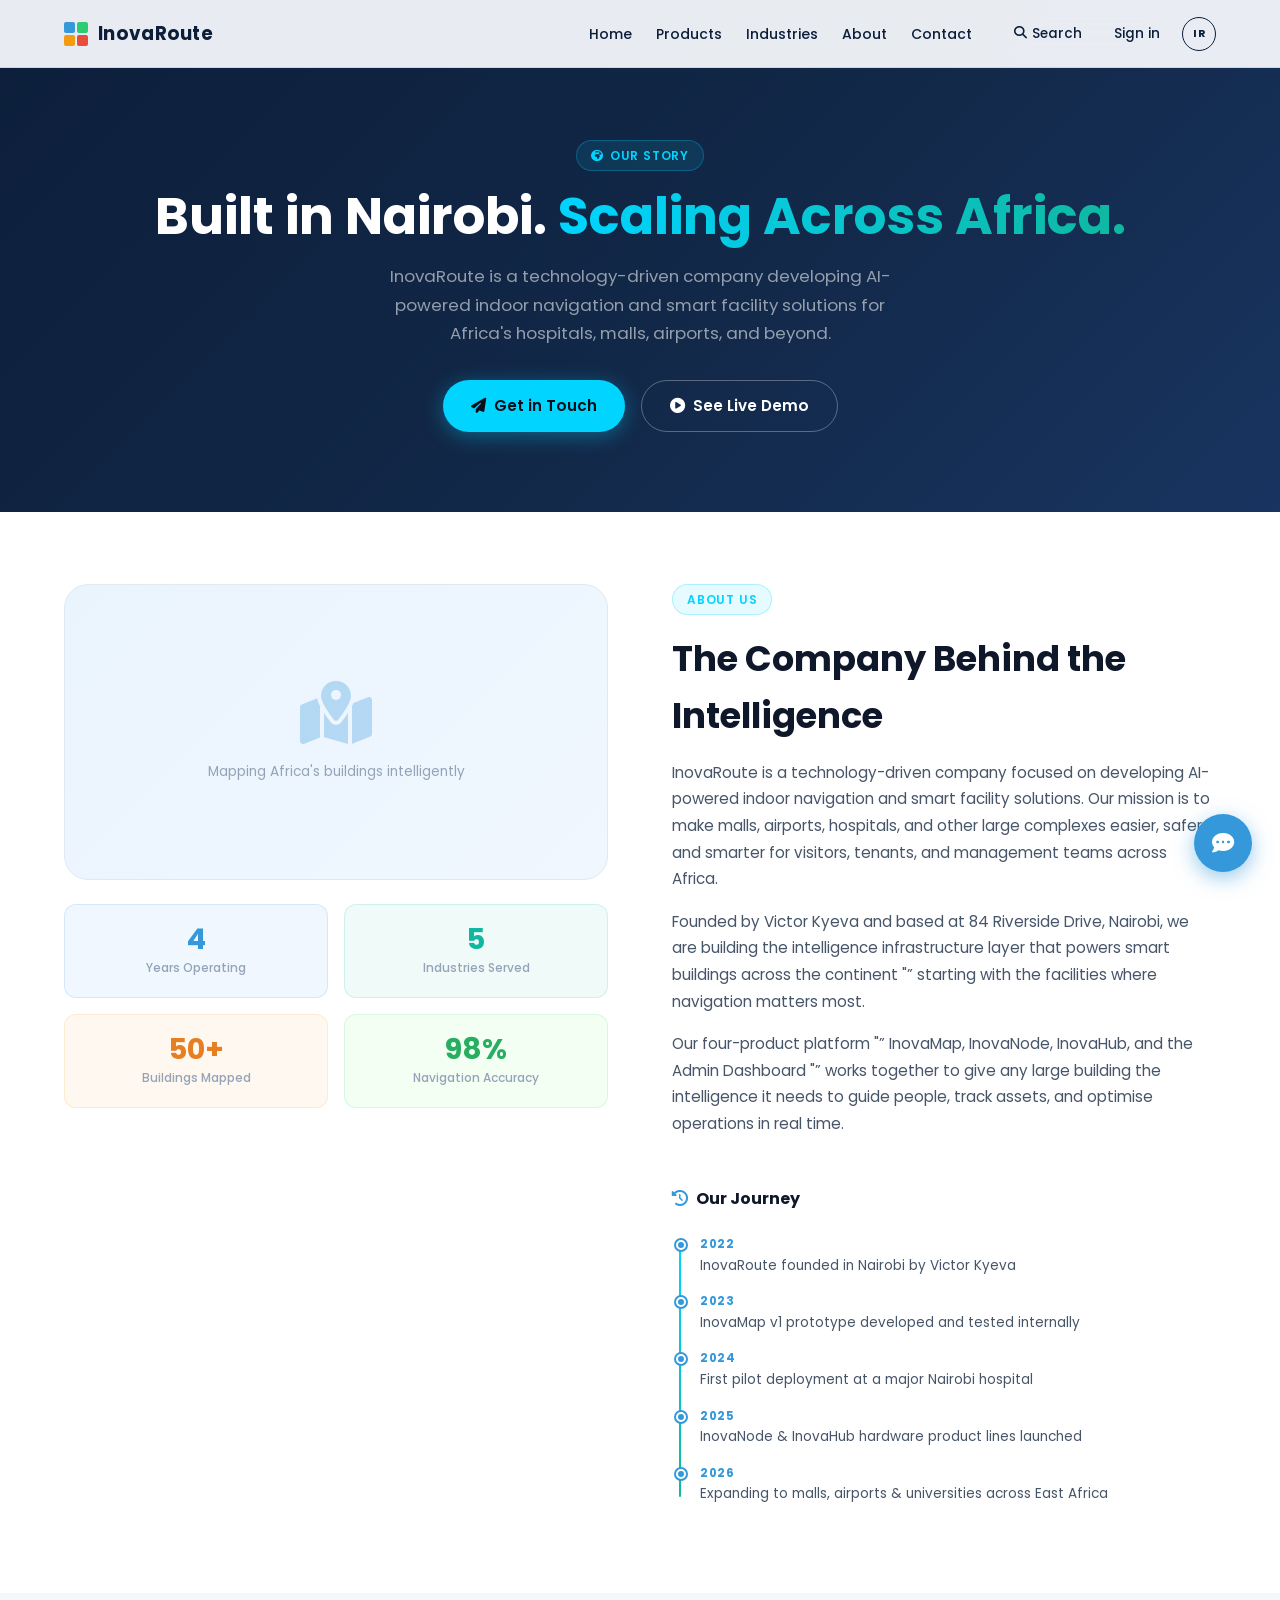
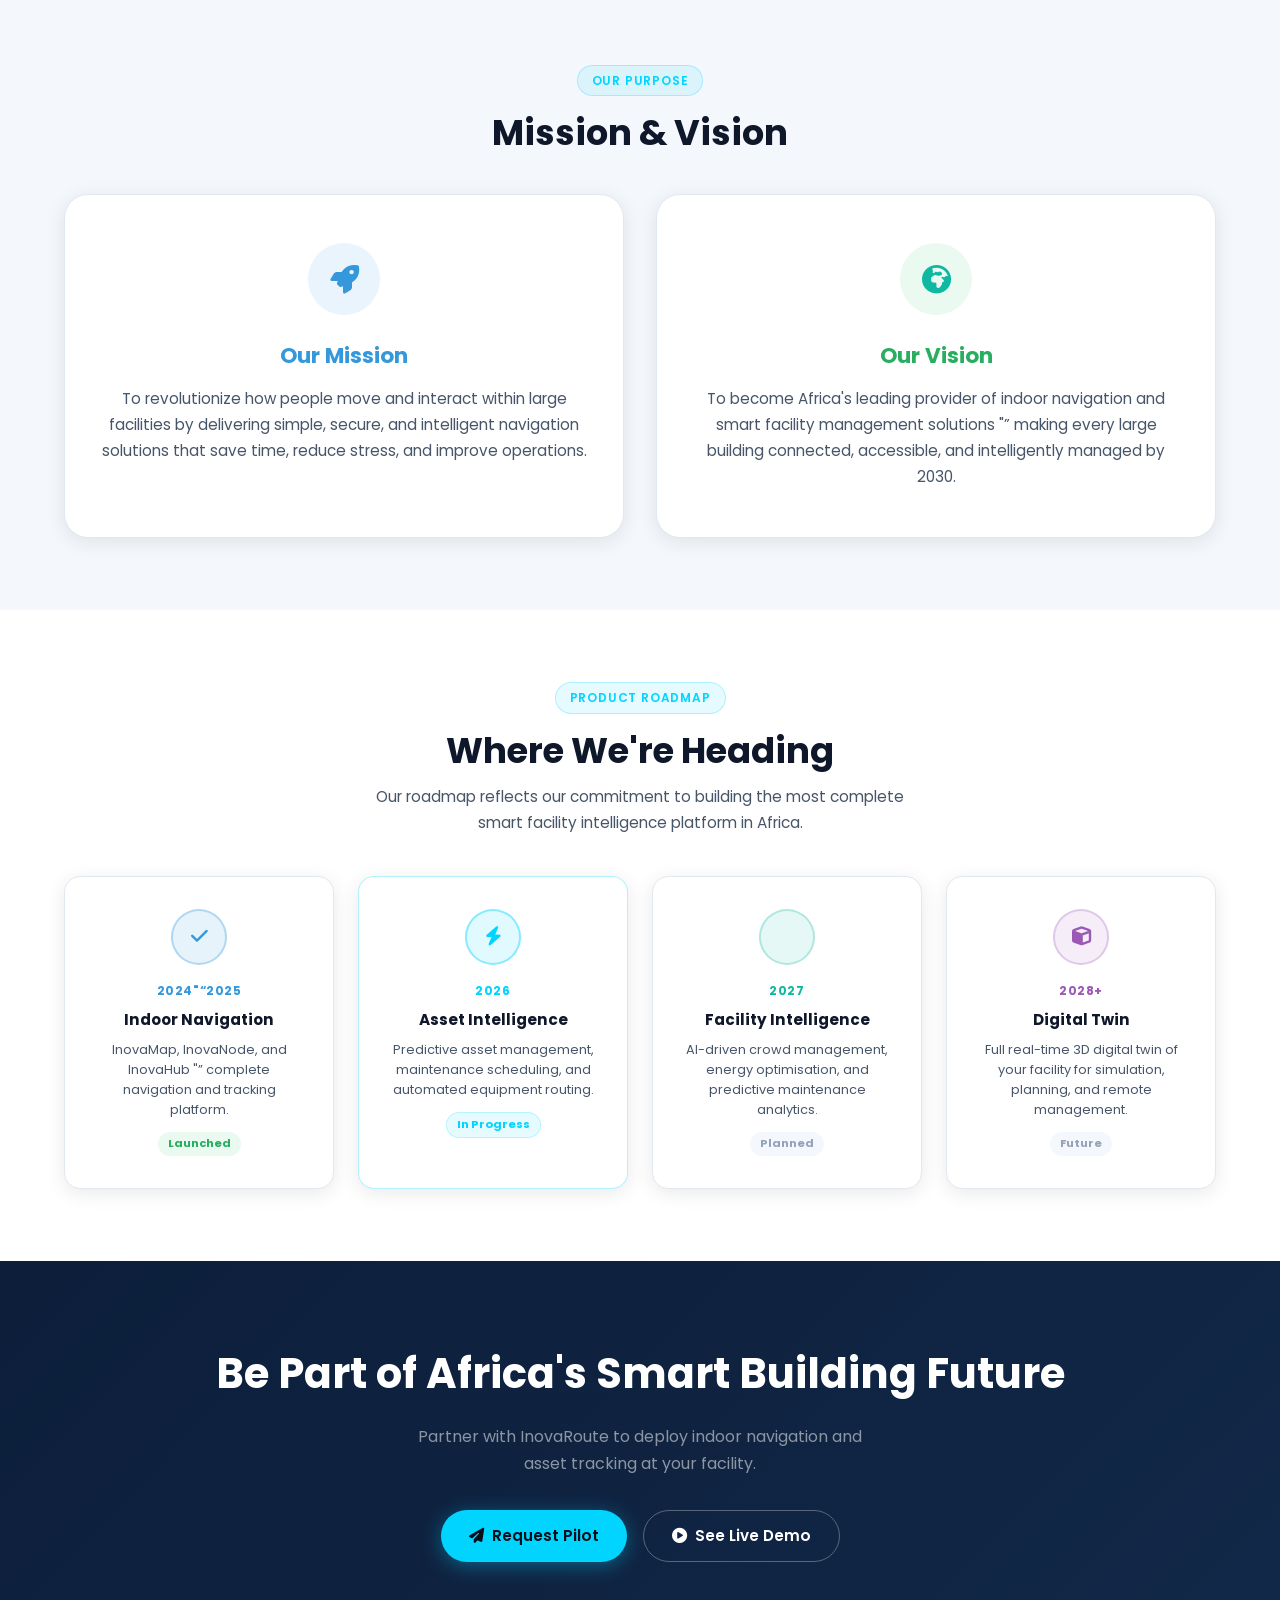
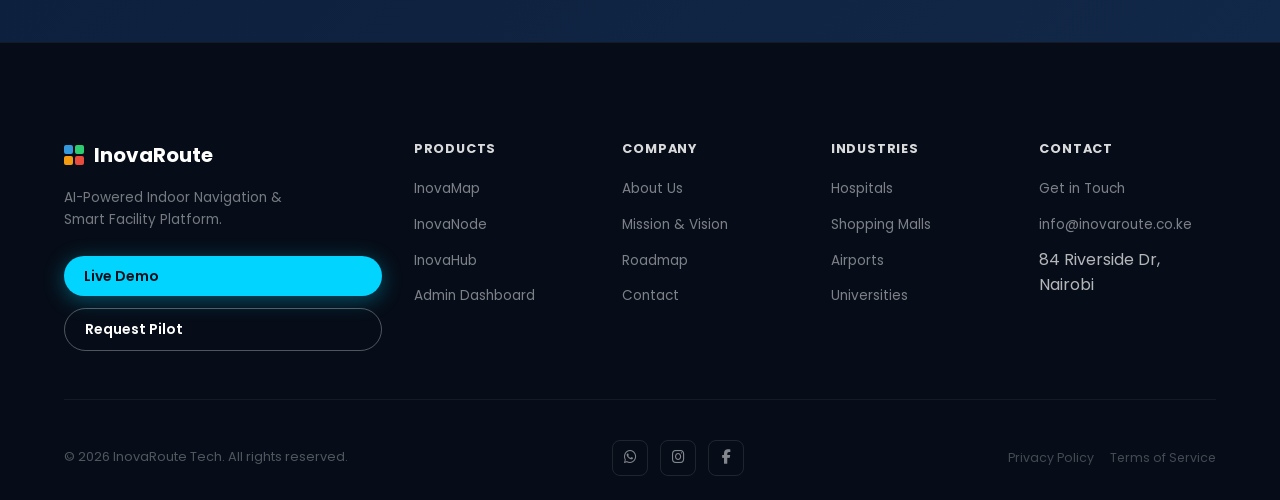
==== commit bbba5cd7: "Navbar: Microsoft-style search icon + Sign in text + avatar circle" ====
--- a/about.html
+++ b/about.html
@@ -3,7 +3,7 @@
 <head>
   <meta charset="UTF-8">
   <meta name="viewport" content="width=device-width, initial-scale=1.0">
-  <title>About â€“ InovaRoute</title>
+  <title>About "“ InovaRoute</title>
   <meta name="description" content="InovaRoute is a Nairobi-based AI indoor navigation and smart facility company building intelligence infrastructure for Africa's large buildings.">
   <link rel="icon" href="data:image/svg+xml,<svg xmlns='http://www.w3.org/2000/svg' viewBox='0 0 32 32'><rect width='14' height='14' x='1' y='1' rx='3' fill='%233498db'/><rect width='14' height='14' x='17' y='1' rx='3' fill='%232ecc71'/><rect width='14' height='14' x='1' y='17' rx='3' fill='%23f39c12'/><rect width='14' height='14' x='17' y='17' rx='3' fill='%23e74c3c'/></svg>">
   <link rel="preconnect" href="https://fonts.googleapis.com">
@@ -30,8 +30,9 @@
       <li><a href="contact.html"    class="nav-link">Contact</a></li>
     </ul>
     <div class="nav-actions">
-      <a href="contact.html"    class="nav-btn-ghost">Request Pilot</a>
-      <a href="industries.html" class="nav-btn-solid">Live Demo</a>
+      <a href="#" class="nav-search-btn" aria-label="Search"><i class="fas fa-search"></i> Search</a>
+      <a href="contact.html" class="nav-signin">Sign in</a>
+      <a href="contact.html" class="nav-avatar" aria-label="Account">IR</a>
     </div>
     <button class="nav-toggle" id="nav-toggle" aria-label="Toggle menu">
       <span></span><span></span><span></span>
@@ -91,8 +92,8 @@
         <div class="section-badge">About Us</div>
         <h2>The Company Behind the Intelligence</h2>
         <p>InovaRoute is a technology-driven company focused on developing AI-powered indoor navigation and smart facility solutions. Our mission is to make malls, airports, hospitals, and other large complexes easier, safer, and smarter for visitors, tenants, and management teams across Africa.</p>
-        <p>Founded by Victor Kyeva and based at 84 Riverside Drive, Nairobi, we are building the intelligence infrastructure layer that powers smart buildings across the continent â€” starting with the facilities where navigation matters most.</p>
-        <p>Our four-product platform â€” InovaMap, InovaNode, InovaHub, and the Admin Dashboard â€” works together to give any large building the intelligence it needs to guide people, track assets, and optimise operations in real time.</p>
+        <p>Founded by Victor Kyeva and based at 84 Riverside Drive, Nairobi, we are building the intelligence infrastructure layer that powers smart buildings across the continent "” starting with the facilities where navigation matters most.</p>
+        <p>Our four-product platform "” InovaMap, InovaNode, InovaHub, and the Admin Dashboard "” works together to give any large building the intelligence it needs to guide people, track assets, and optimise operations in real time.</p>
 
         <div class="timeline">
           <h3><i class="fas fa-history" style="color:var(--c-blue)"></i> Our Journey</h3>
@@ -142,7 +143,7 @@
       <div class="mv-card mv-vision fade-up">
         <div class="mv-icon-wrap"><i class="fas fa-globe-africa"></i></div>
         <h3>Our Vision</h3>
-        <p>To become Africa's leading provider of indoor navigation and smart facility management solutions â€” making every large building connected, accessible, and intelligently managed by 2030.</p>
+        <p>To become Africa's leading provider of indoor navigation and smart facility management solutions "” making every large building connected, accessible, and intelligently managed by 2030.</p>
       </div>
     </div>
   </div>
@@ -164,9 +165,9 @@
         <div style="width:56px;height:56px;border-radius:50%;background:rgba(52,152,219,0.12);border:2px solid rgba(52,152,219,0.3);display:flex;align-items:center;justify-content:center;margin:0 auto var(--sp-3);font-size:1.2rem;color:var(--c-blue);">
           <i class="fas fa-check"></i>
         </div>
-        <div style="font-size:0.75rem;font-weight:700;text-transform:uppercase;letter-spacing:0.6px;color:var(--c-blue);margin-bottom:8px;">2024â€“2025</div>
+        <div style="font-size:0.75rem;font-weight:700;text-transform:uppercase;letter-spacing:0.6px;color:var(--c-blue);margin-bottom:8px;">2024"“2025</div>
         <h4 style="font-size:0.95rem;font-weight:700;color:var(--c-text-dark);margin-bottom:8px;">Indoor Navigation</h4>
-        <p style="font-size:0.8rem;color:var(--c-text-body);line-height:1.55;">InovaMap, InovaNode, and InovaHub â€” complete navigation and tracking platform.</p>
+        <p style="font-size:0.8rem;color:var(--c-text-body);line-height:1.55;">InovaMap, InovaNode, and InovaHub "” complete navigation and tracking platform.</p>
         <div style="margin-top:12px;display:inline-block;background:#eafaf1;color:#27ae60;font-size:0.7rem;font-weight:700;padding:3px 10px;border-radius:20px;">Launched</div>
       </div>
 
@@ -303,3 +304,4 @@
 </body>
 </html>
 
+
--- a/styles/main.css
+++ b/styles/main.css
@@ -2316,17 +2316,61 @@
    ============================================================ */
 
 /* Navbar overrides when sitting on a light hero */
-.navbar--light { background: rgba(245,247,251,0.9); backdrop-filter: blur(16px); }
+.navbar--light { background: rgba(245,247,251,0.95); backdrop-filter: blur(16px); border-bottom: 1px solid rgba(0,0,0,0.09); }
 .navbar--light .nav-name,
 .navbar--light .nav-link { color: #0c1e3a; }
 .navbar--light .nav-link:hover { color: #3498db; }
 .navbar--light .nav-link.active { color: #3498db; }
+/* Microsoft-style search + sign-in on light navbar */
+.nav-search-btn {
+  background: none;
+  border: none;
+  cursor: pointer;
+  color: #0c1e3a;
+  font-size: 0.85rem;
+  font-weight: 500;
+  font-family: 'Poppins', sans-serif;
+  padding: 6px 10px;
+  display: flex;
+  align-items: center;
+  gap: 5px;
+  transition: color 0.18s;
+  text-decoration: none;
+}
+.nav-search-btn:hover { color: #3498db; }
+.nav-search-btn i { font-size: 0.8rem; }
+
+.nav-signin {
+  font-size: 0.85rem;
+  font-weight: 500;
+  color: #0c1e3a;
+  text-decoration: none;
+  padding: 6px 10px;
+  transition: color 0.18s;
+  white-space: nowrap;
+}
+.nav-signin:hover { color: #3498db; }
+
+.nav-avatar {
+  width: 34px; height: 34px;
+  border-radius: 50%;
+  border: 1.5px solid #0c1e3a;
+  display: flex; align-items: center; justify-content: center;
+  font-size: 0.68rem; font-weight: 700;
+  color: #0c1e3a;
+  text-decoration: none;
+  flex-shrink: 0;
+  transition: all 0.18s;
+  letter-spacing: 0.5px;
+}
+.nav-avatar:hover { background: rgba(12,30,58,0.07); border-color: #3498db; color: #3498db; }
+
 .navbar--light .nav-btn-ghost {
   color: #0c1e3a;
   border-color: rgba(12,30,58,0.22);
 }
 .navbar--light .nav-btn-ghost:hover { background: rgba(12,30,58,0.06); }
-.navbar--light.scrolled { background: rgba(255,255,255,0.98); box-shadow: 0 2px 16px rgba(0,0,0,0.07); }
+.navbar--light.scrolled { background: rgba(255,255,255,0.98); border-bottom: 1px solid rgba(0,0,0,0.09); box-shadow: 0 2px 16px rgba(0,0,0,0.06); }
 .navbar--light .nav-toggle span { background: #0c1e3a; }
 
 /* Hero section – professional light theme */
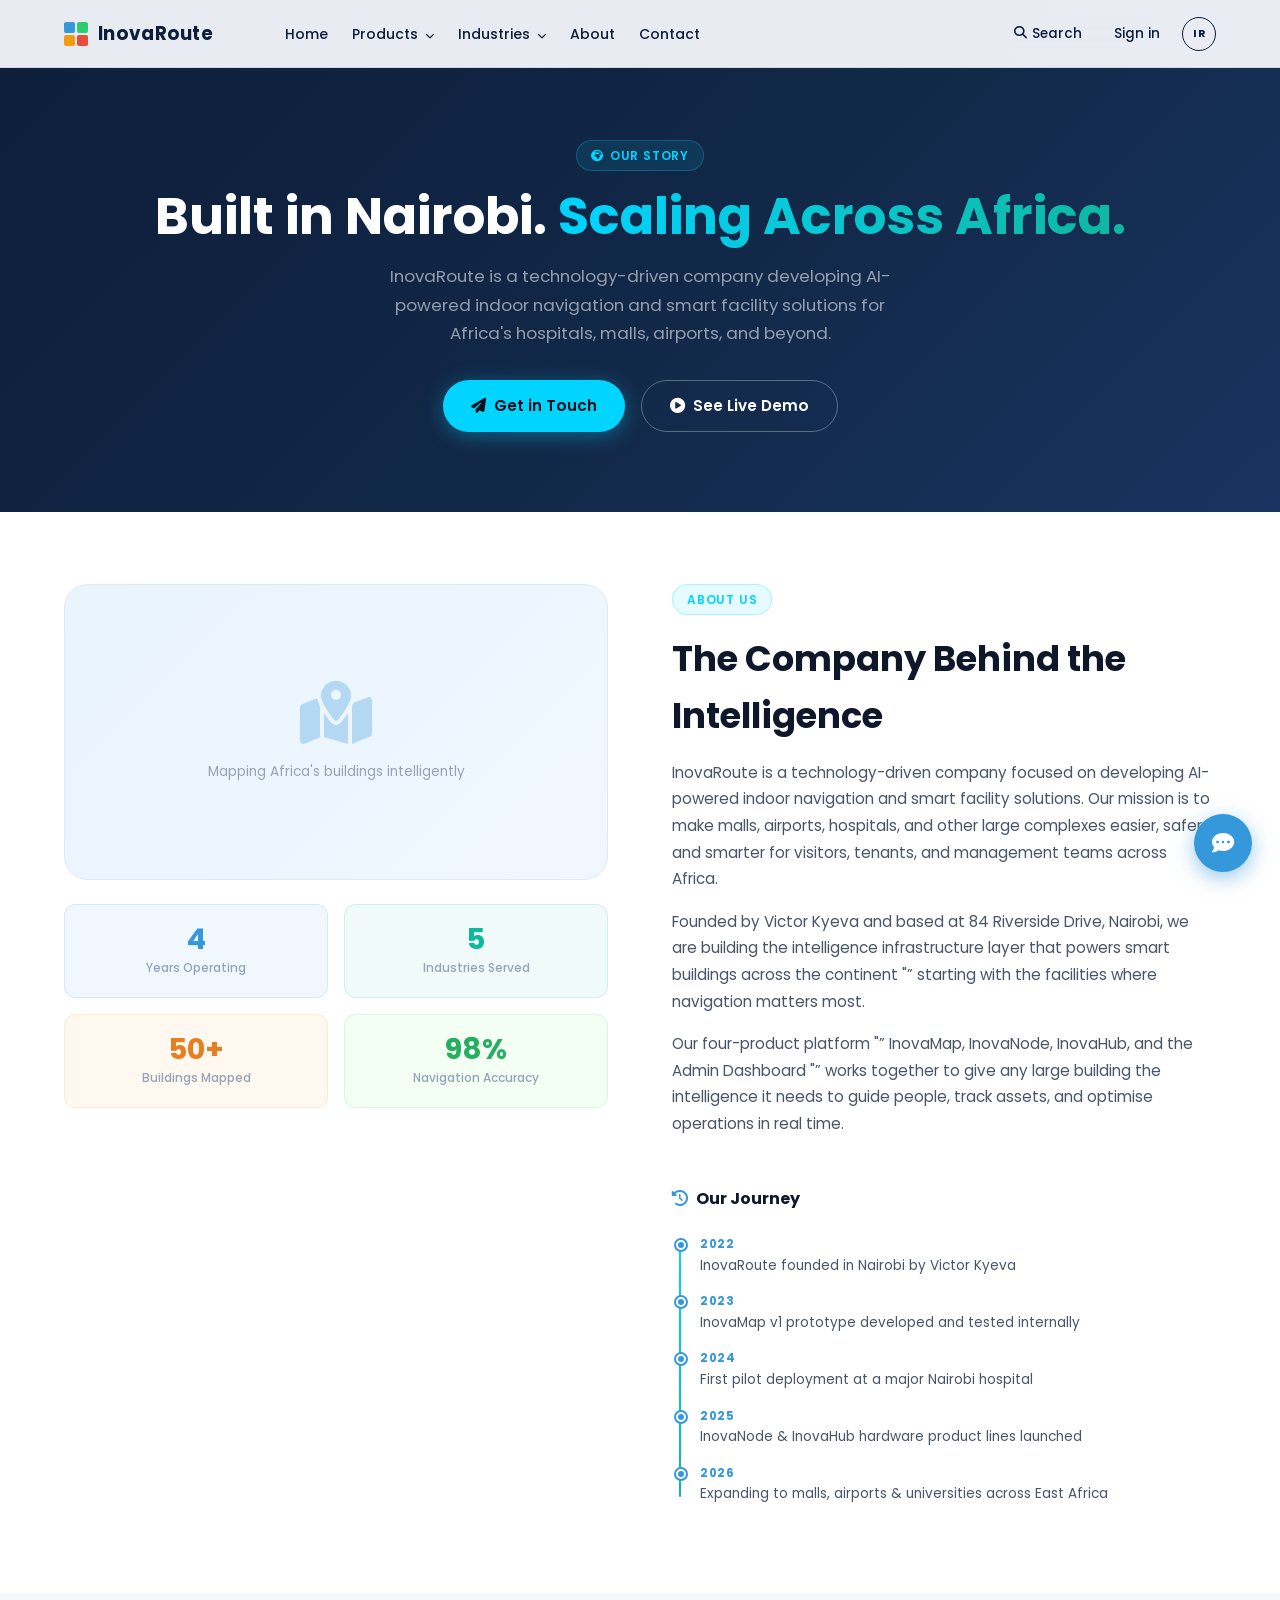
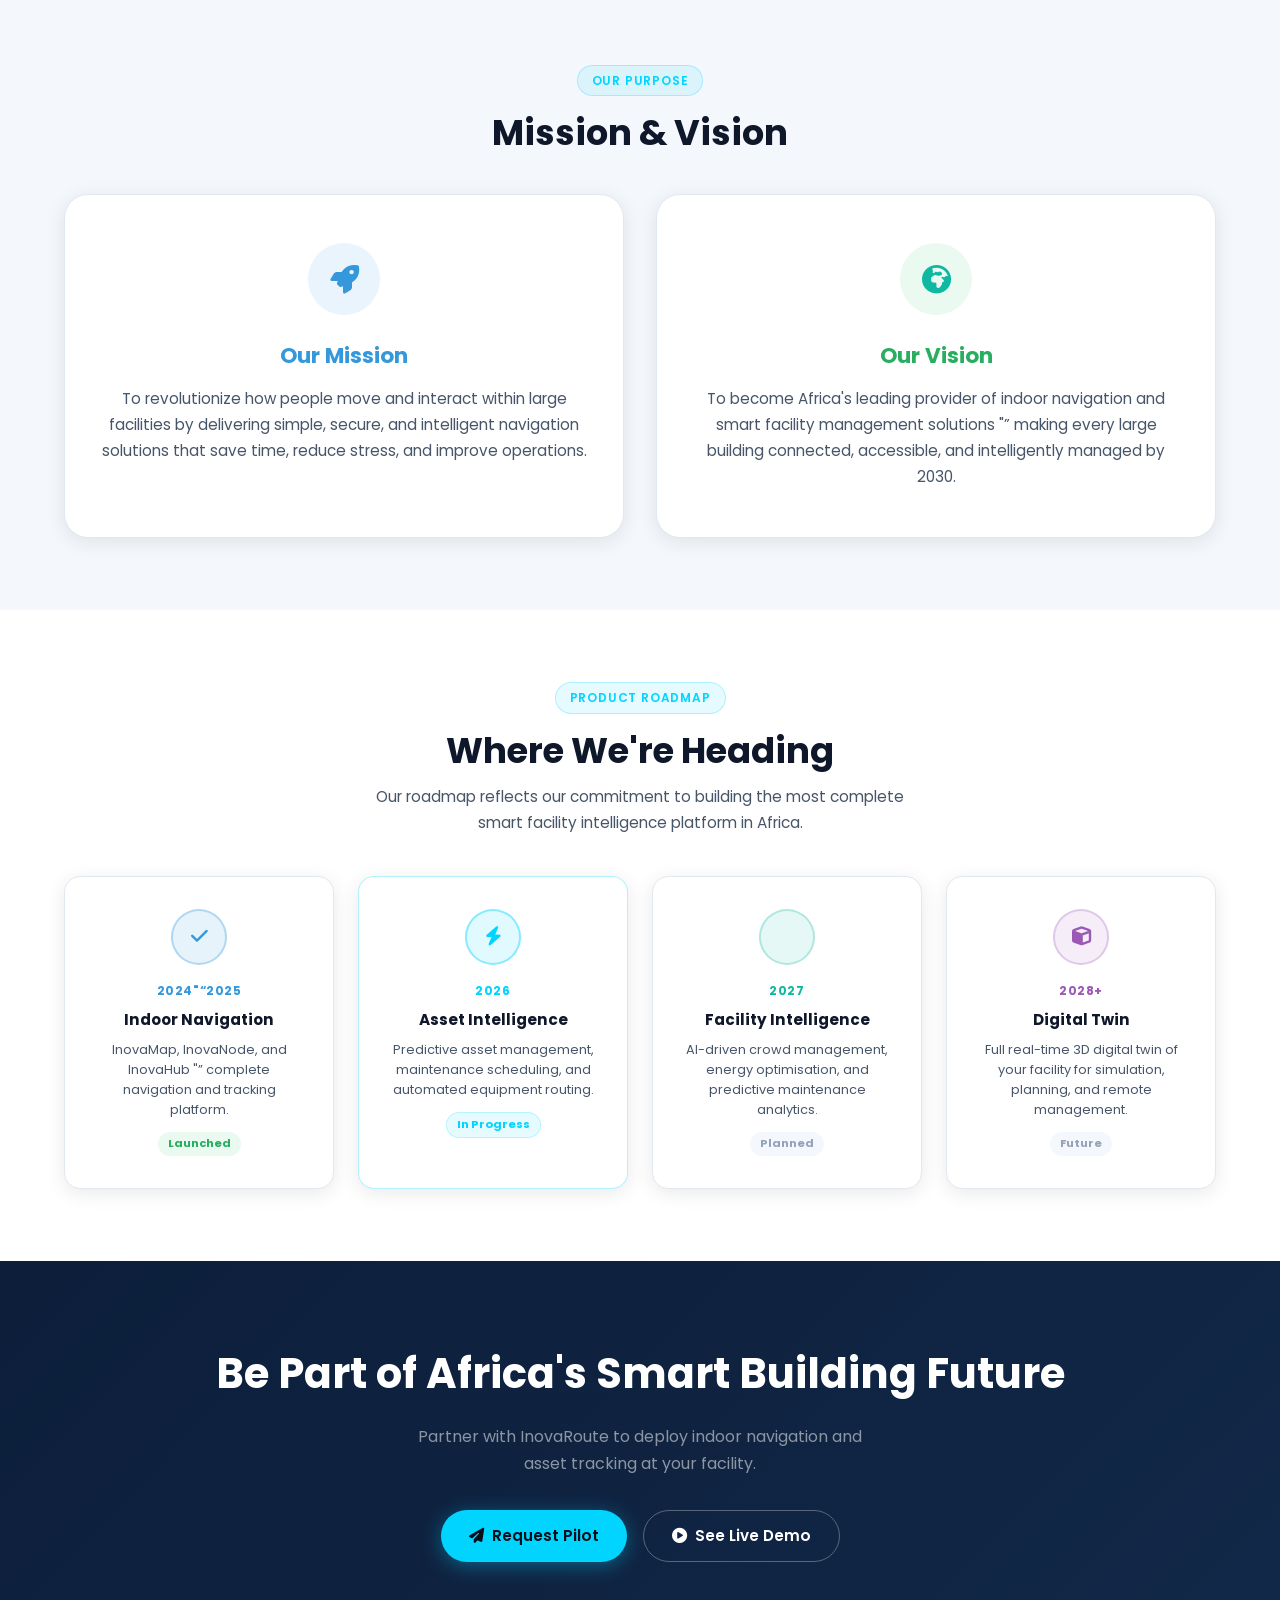
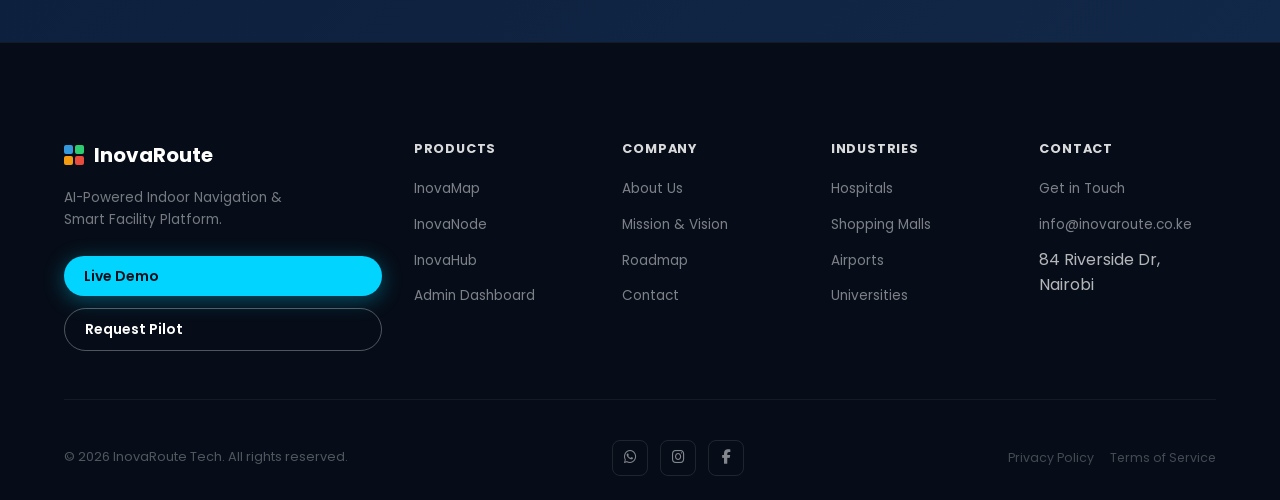
==== commit e2388266: "Navbar: dropdown menus for Products + Industries, search/sign-in pushed far right" ====
--- a/about.html
+++ b/about.html
@@ -24,8 +24,47 @@
     </a>
     <ul class="nav-links" id="nav-links">
       <li><a href="index.html"      class="nav-link">Home</a></li>
-      <li><a href="products.html"   class="nav-link">Products</a></li>
-      <li><a href="industries.html" class="nav-link">Industries</a></li>
+      <li class="nav-item--has-dropdown">
+        <a href="products.html" class="nav-link">Products <i class="fas fa-chevron-down nav-chevron"></i></a>
+        <div class="nav-dropdown nav-dropdown--products">
+          <div class="ndp-grid">
+            <a href="products.html#inovamap" class="ndp-item">
+              <div class="ndp-icon"><i class="fas fa-map-marked-alt"></i></div>
+              <div class="ndp-text"><h6>InovaMap</h6><p>Indoor navigation software</p></div>
+            </a>
+            <a href="products.html#inovanode" class="ndp-item">
+              <div class="ndp-icon"><i class="fas fa-tag"></i></div>
+              <div class="ndp-text"><h6>InovaNode</h6><p>BLE asset tracking tags</p></div>
+            </a>
+            <a href="products.html#inovahub" class="ndp-item">
+              <div class="ndp-icon"><i class="fas fa-wifi"></i></div>
+              <div class="ndp-text"><h6>InovaHub</h6><p>Indoor BLE gateway</p></div>
+            </a>
+            <a href="products.html#dashboard" class="ndp-item">
+              <div class="ndp-icon"><i class="fas fa-chart-line"></i></div>
+              <div class="ndp-text"><h6>Admin Dashboard</h6><p>Facility intelligence</p></div>
+            </a>
+          </div>
+          <div class="ndp-footer">
+            <a href="products.html">See all products <i class="fas fa-arrow-right"></i></a>
+          </div>
+        </div>
+      </li>
+      <li class="nav-item--has-dropdown">
+        <a href="industries.html" class="nav-link">Industries <i class="fas fa-chevron-down nav-chevron"></i></a>
+        <div class="nav-dropdown nav-dropdown--industries">
+          <ul class="ndi-list">
+            <li><a href="industries.html?tab=hospital"><i class="fas fa-hospital-alt"></i> Hospitals</a></li>
+            <li><a href="industries.html?tab=mall"><i class="fas fa-shopping-bag"></i> Shopping Malls</a></li>
+            <li><a href="industries.html?tab=airport"><i class="fas fa-plane-departure"></i> Airports</a></li>
+            <li><a href="industries.html?tab=university"><i class="fas fa-university"></i> Universities</a></li>
+            <li><a href="industries.html?tab=office"><i class="fas fa-building"></i> Corporate Offices</a></li>
+          </ul>
+          <div class="ndi-footer">
+            <a href="industries.html">Try Live Demo <i class="fas fa-arrow-right"></i></a>
+          </div>
+        </div>
+      </li>
       <li><a href="about.html"      class="nav-link">About</a></li>
       <li><a href="contact.html"    class="nav-link">Contact</a></li>
     </ul>
--- a/styles/main.css
+++ b/styles/main.css
@@ -252,7 +252,7 @@
   display: flex;
   align-items: center;
   gap: var(--sp-4);
-  margin-left: auto;
+  margin-left: 40px;
 }
 
 .nav-link {
@@ -275,6 +275,7 @@
   align-items: center;
   gap: var(--sp-2);
   flex-shrink: 0;
+  margin-left: auto;
 }
 
 .nav-btn-ghost {
@@ -2365,6 +2366,123 @@
 }
 .nav-avatar:hover { background: rgba(12,30,58,0.07); border-color: #3498db; color: #3498db; }
 
+/* ============================================================
+   DROPDOWN MENUS
+   ============================================================ */
+
+/* Li wrapper for items with dropdowns */
+.nav-item--has-dropdown {
+  position: relative;
+}
+
+/* Chevron beside nav link text */
+.nav-chevron {
+  font-size: 0.58rem;
+  margin-left: 3px;
+  transition: transform 0.2s;
+  display: inline-block;
+}
+.nav-item--has-dropdown:hover .nav-chevron { transform: rotate(180deg); }
+
+/* Dropdown panel base */
+.nav-dropdown {
+  position: absolute;
+  top: calc(100% + 12px);
+  left: 50%;
+  transform: translateX(-50%) translateY(6px);
+  background: #ffffff;
+  border: 1px solid rgba(0,0,0,0.08);
+  border-radius: 10px;
+  box-shadow: 0 12px 40px rgba(0,0,0,0.12), 0 2px 8px rgba(0,0,0,0.06);
+  opacity: 0;
+  pointer-events: none;
+  transition: opacity 0.18s ease, transform 0.18s ease;
+  z-index: 500;
+}
+.nav-item--has-dropdown:hover .nav-dropdown,
+.nav-item--has-dropdown:focus-within .nav-dropdown {
+  opacity: 1;
+  pointer-events: auto;
+  transform: translateX(-50%) translateY(0);
+}
+/* Invisible bridge so mouse can travel from link to panel */
+.nav-dropdown::before {
+  content: '';
+  position: absolute;
+  top: -14px; left: 0; right: 0;
+  height: 14px;
+}
+
+/* ---- PRODUCTS DROPDOWN ---- */
+.nav-dropdown--products {
+  width: 440px;
+  padding: 20px;
+}
+.ndp-grid {
+  display: grid;
+  grid-template-columns: 1fr 1fr;
+  gap: 6px;
+  margin-bottom: 14px;
+}
+.ndp-item {
+  display: flex;
+  gap: 10px;
+  align-items: flex-start;
+  padding: 10px 12px;
+  border-radius: 8px;
+  text-decoration: none;
+  transition: background 0.15s;
+}
+.ndp-item:hover { background: rgba(52,152,219,0.07); }
+.ndp-icon {
+  width: 30px; height: 30px;
+  border-radius: 7px;
+  background: rgba(52,152,219,0.1);
+  border: 1px solid rgba(52,152,219,0.15);
+  display: flex; align-items: center; justify-content: center;
+  font-size: 0.72rem; color: #3498db; flex-shrink: 0;
+}
+.ndp-text h6 { font-size: 0.8rem; font-weight: 700; color: #0c1630; margin: 0 0 2px; line-height: 1.2; }
+.ndp-text p  { font-size: 0.7rem; color: #64748b; margin: 0; line-height: 1.3; }
+.ndp-footer {
+  border-top: 1px solid rgba(0,0,0,0.07);
+  padding-top: 12px;
+}
+.ndp-footer a {
+  font-size: 0.8rem; font-weight: 600; color: #3498db;
+  text-decoration: none; display: inline-flex; align-items: center; gap: 5px;
+}
+.ndp-footer a:hover { text-decoration: underline; }
+.ndp-footer a i { font-size: 0.65rem; }
+
+/* ---- INDUSTRIES DROPDOWN ---- */
+.nav-dropdown--industries {
+  width: 210px;
+  padding: 14px;
+}
+.ndi-list {
+  list-style: none; padding: 0; margin: 0 0 10px;
+  display: flex; flex-direction: column; gap: 2px;
+}
+.ndi-list li a {
+  display: flex; align-items: center; gap: 9px;
+  padding: 8px 10px; border-radius: 7px;
+  font-size: 0.81rem; font-weight: 500; color: #1a2e4a;
+  text-decoration: none; transition: background 0.15s, color 0.15s;
+}
+.ndi-list li a:hover { background: rgba(52,152,219,0.07); color: #3498db; }
+.ndi-list li a i { width: 14px; font-size: 0.72rem; color: #3498db; flex-shrink: 0; }
+.ndi-footer {
+  border-top: 1px solid rgba(0,0,0,0.07);
+  padding-top: 10px;
+}
+.ndi-footer a {
+  font-size: 0.8rem; font-weight: 600; color: #3498db;
+  text-decoration: none; display: inline-flex; align-items: center; gap: 5px;
+}
+.ndi-footer a:hover { text-decoration: underline; }
+.ndi-footer a i { font-size: 0.65rem; }
+
 .navbar--light .nav-btn-ghost {
   color: #0c1e3a;
   border-color: rgba(12,30,58,0.22);
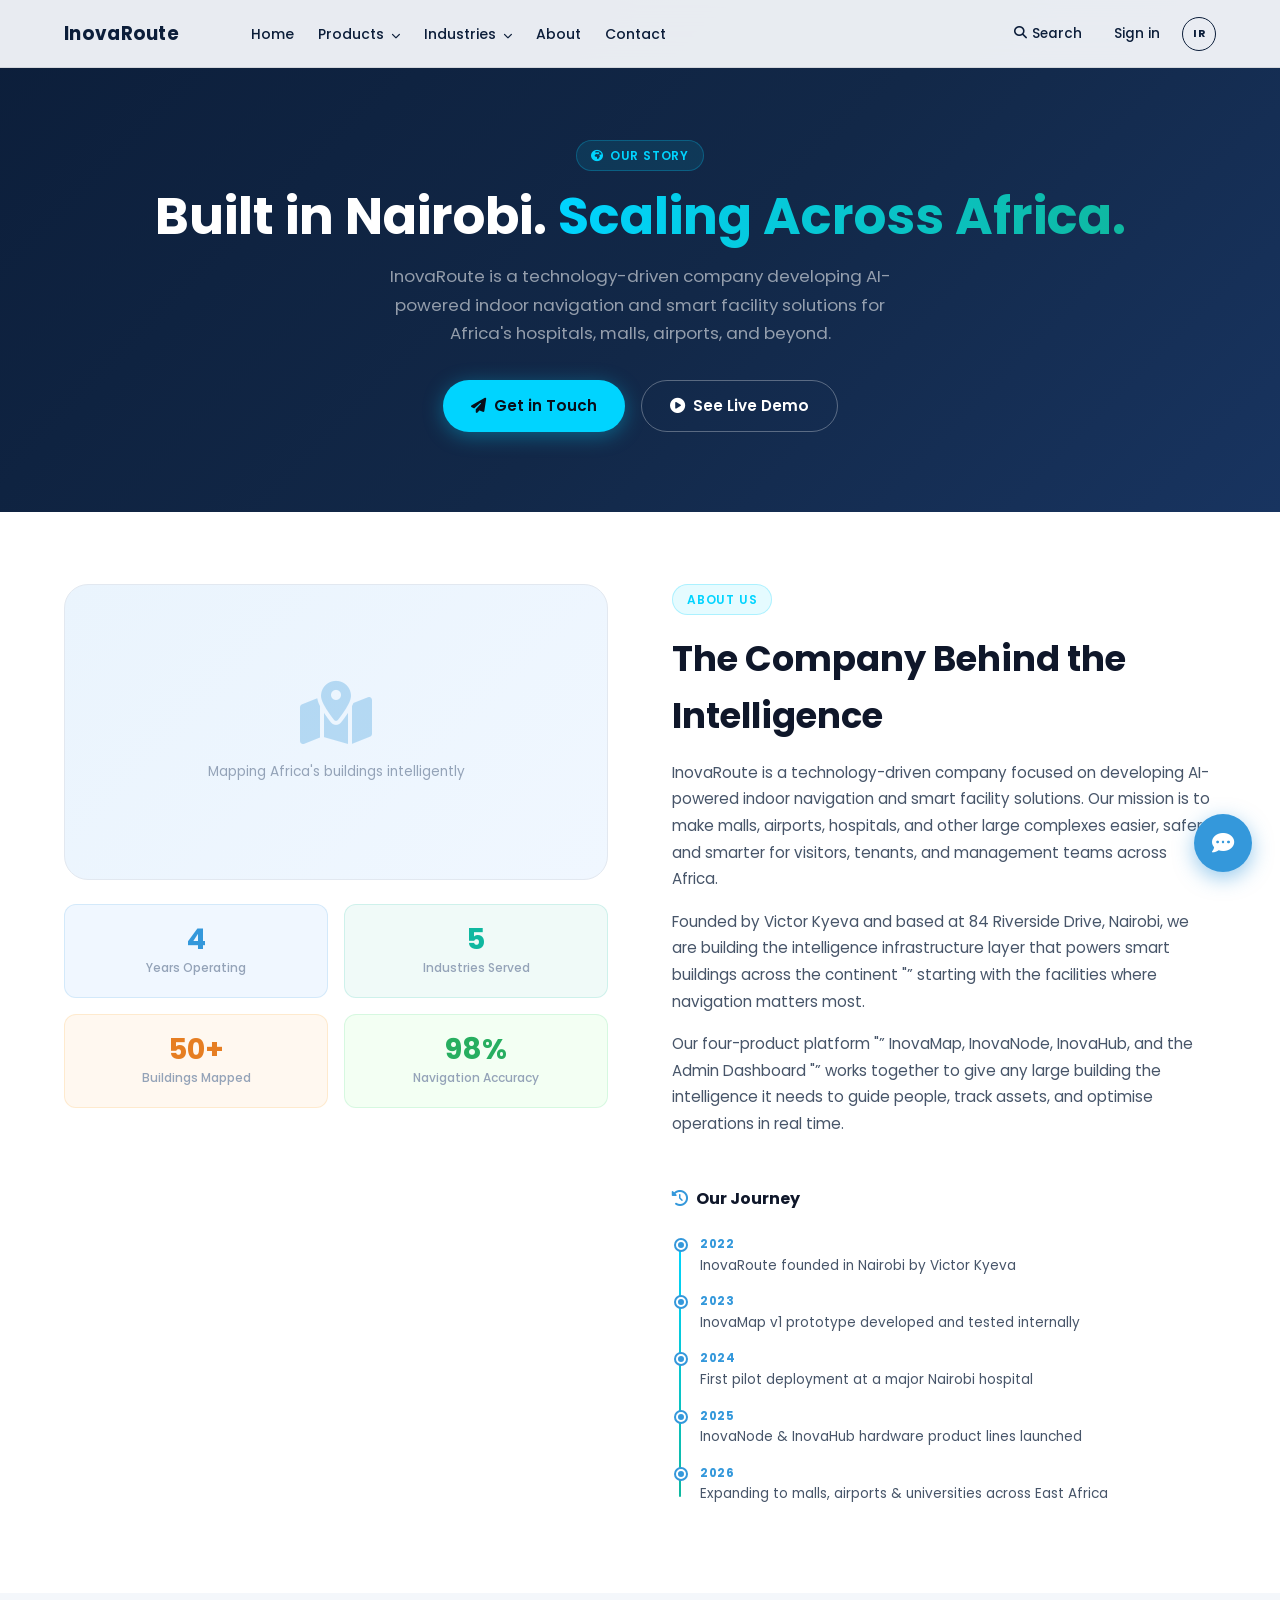
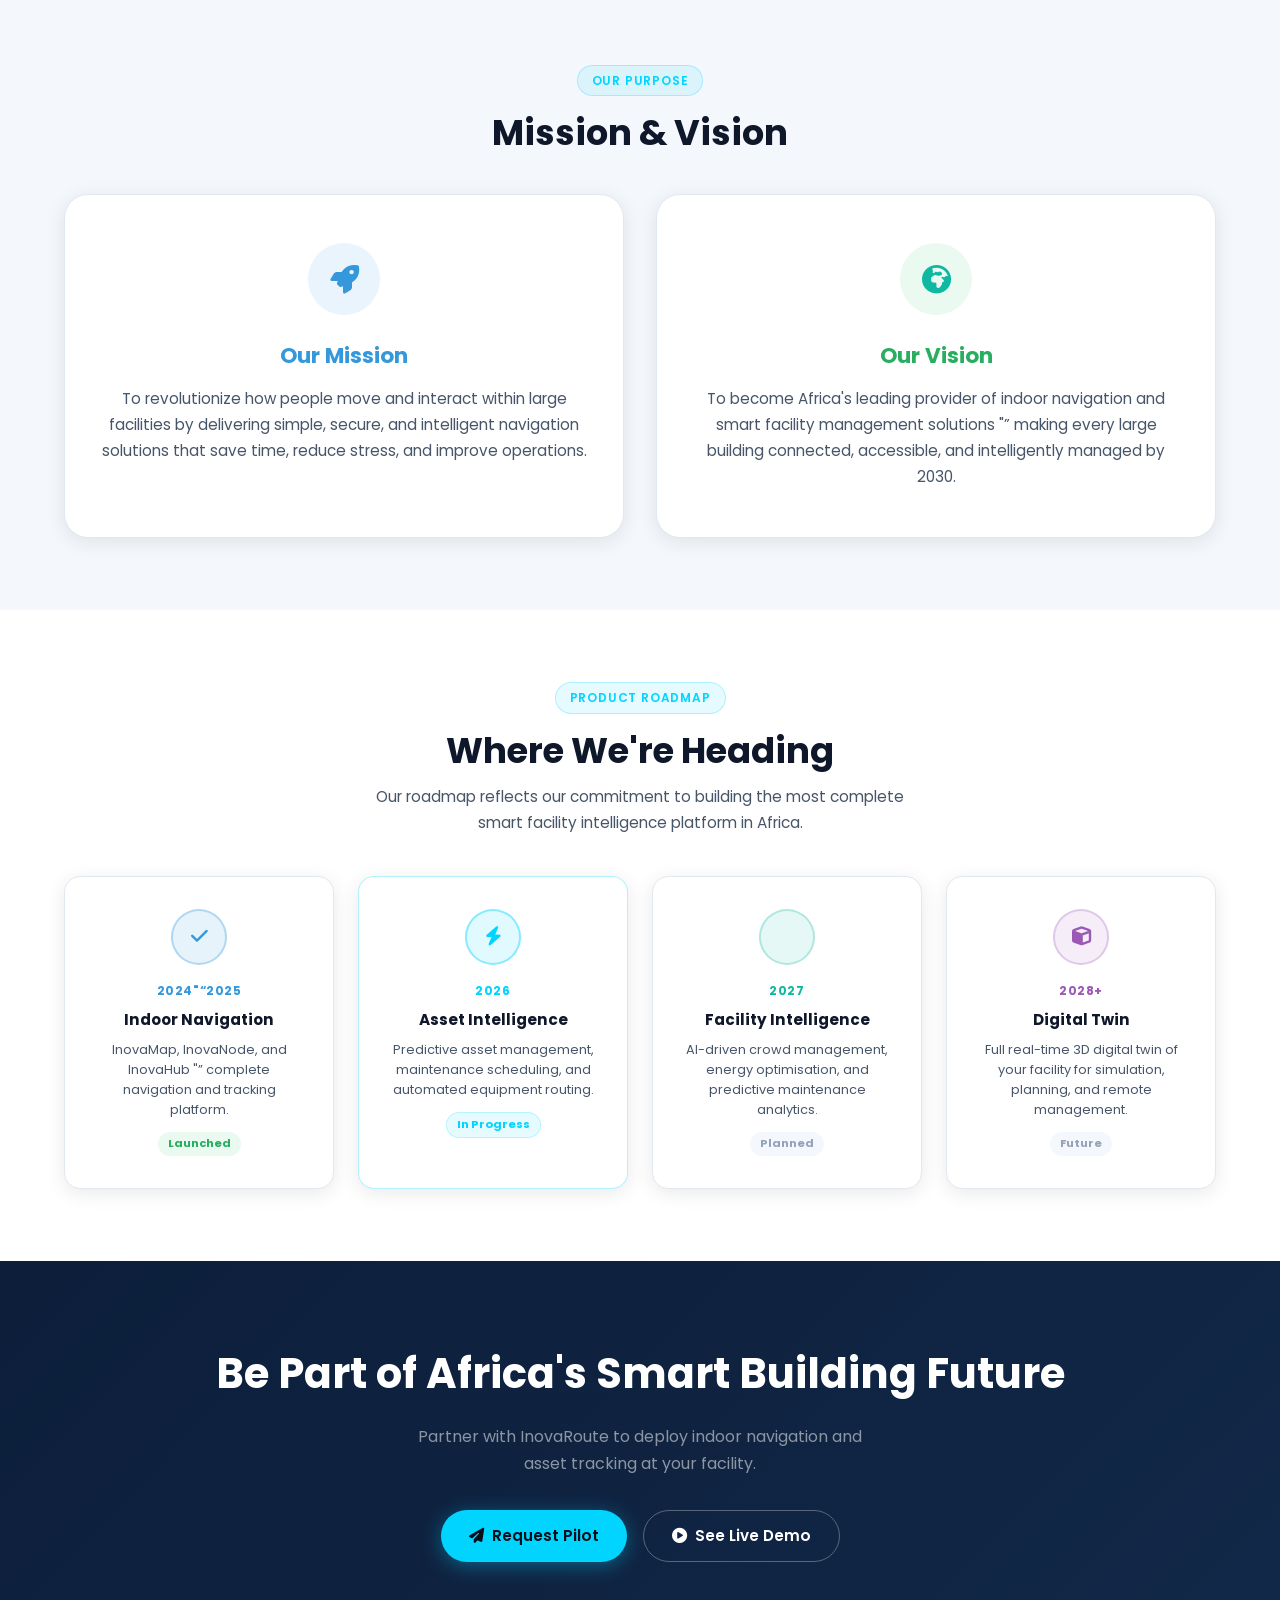
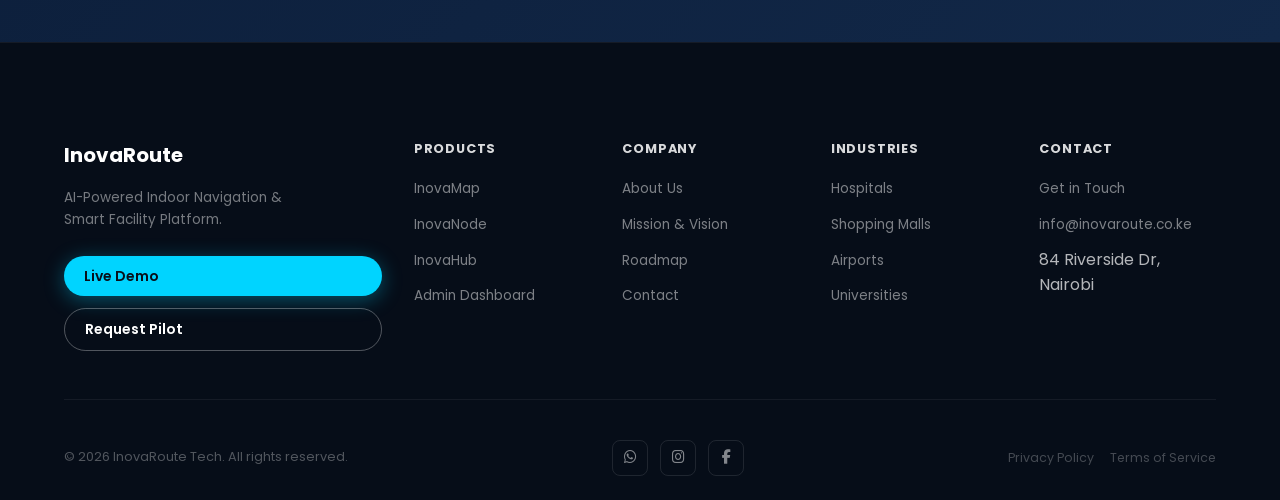
==== commit 01362171: "Logo: add assets/images/ folder, navbar and footer use img tag for official logo" ====
--- a/about.html
+++ b/about.html
@@ -19,8 +19,8 @@
 <nav class="navbar navbar--light" id="navbar">
   <div class="nav-inner">
     <a href="index.html" class="nav-brand">
-      <div class="nav-logo"><span></span><span></span><span></span><span></span></div>
-      <span class="nav-name">InovaRoute</span>
+      <img src="assets/images/logo.png" alt="InovaRoute" class="nav-logo-img" onerror="this.style.display=`none`;this.nextElementSibling.style.display=`flex`">
+      <span class="nav-name" style="display:none">InovaRoute</span>
     </a>
     <ul class="nav-links" id="nav-links">
       <li><a href="index.html"      class="nav-link">Home</a></li>
@@ -264,7 +264,7 @@
     <div class="footer-top">
       <div class="footer-brand">
         <div class="footer-brand-logo">
-          <div class="nav-logo" style="width:20px;height:20px;gap:2px"><span></span><span></span><span></span><span></span></div>
+          <img src="assets/images/logo.png" alt="InovaRoute" style="height:32px;width:auto;" onerror="this.style.display=`none`;this.nextElementSibling.style.display=`inline`">
           <span class="f-name">InovaRoute</span>
         </div>
         <p class="footer-tagline">AI-Powered Indoor Navigation &amp; Smart Facility Platform.</p>
@@ -324,6 +324,16 @@
   </div>
 </footer>
 
+<div class="search-overlay" id="searchOverlay" aria-hidden="true">
+  <div class="search-overlay-inner">
+    <div class="search-input-wrap">
+      <i class="fas fa-search search-input-icon"></i>
+      <input type="text" id="searchInput" class="search-input" placeholder="Search products, industries, features..." autocomplete="off" spellcheck="false">
+      <button class="search-close-btn" id="searchClose" aria-label="Close search"><i class="fas fa-times"></i></button>
+    </div>
+    <div class="search-results" id="searchResults"><p class="search-hint">Type to search pages, products, and industries...</p></div>
+  </div>
+</div>
 <div class="assist" id="assist">
   <button class="assist-bubble" id="assist-open" aria-label="Open assistant"><i class="fas fa-comment-dots"></i></button>
   <div class="assist-panel" id="assist-panel">
--- a/styles/main.css
+++ b/styles/main.css
@@ -227,6 +227,17 @@
   flex-shrink: 0;
 }
 
+/* Official logo image */
+.nav-logo-img {
+  height: 38px;
+  width: auto;
+  display: block;
+  object-fit: contain;
+}
+/* Hide text name when logo image includes the wordmark */
+.nav-brand--logo-only .nav-name { display: none; }
+
+/* Fallback CSS grid logo (shown when no image) */
 .nav-logo {
   display: grid;
   grid-template-columns: 1fr 1fr;
@@ -3091,6 +3102,83 @@
 
 
 /* ============================================================
+   SEARCH OVERLAY
+   ============================================================ */
+
+.search-overlay {
+  position: fixed;
+  top: 68px; left: 0; right: 0;
+  background: #ffffff;
+  border-bottom: 1px solid rgba(0,0,0,0.09);
+  box-shadow: 0 12px 40px rgba(0,0,0,0.1);
+  z-index: 490;
+  transform: translateY(-12px);
+  opacity: 0;
+  transition: transform 0.22s ease, opacity 0.22s ease;
+  pointer-events: none;
+}
+.search-overlay.open {
+  transform: translateY(0);
+  opacity: 1;
+  pointer-events: auto;
+}
+.search-overlay-inner {
+  max-width: var(--container);
+  margin: 0 auto;
+  padding: 20px var(--sp-4) 24px;
+}
+.search-input-wrap {
+  display: flex;
+  align-items: center;
+  gap: 12px;
+  border-bottom: 2px solid #3498db;
+  padding-bottom: 10px;
+  margin-bottom: 18px;
+}
+.search-input-icon { color: #3498db; font-size: 1rem; flex-shrink: 0; }
+.search-input {
+  flex: 1;
+  border: none;
+  outline: none;
+  font-size: 1.1rem;
+  font-family: 'Poppins', sans-serif;
+  font-weight: 500;
+  color: #0c1630;
+  background: transparent;
+}
+.search-input::placeholder { color: #94a3b8; font-weight: 400; }
+.search-close-btn {
+  background: none; border: none; cursor: pointer;
+  color: #94a3b8; font-size: 1rem; padding: 4px 6px;
+  transition: color 0.15s; border-radius: 4px;
+}
+.search-close-btn:hover { color: #0c1630; background: rgba(0,0,0,0.05); }
+
+.search-results-grid {
+  display: grid;
+  grid-template-columns: repeat(auto-fill, minmax(260px, 1fr));
+  gap: 4px;
+}
+.search-result-item {
+  display: flex; gap: 11px; align-items: flex-start;
+  padding: 10px 12px; border-radius: 8px;
+  text-decoration: none; transition: background 0.15s;
+}
+.search-result-item:hover { background: rgba(52,152,219,0.07); }
+.search-result-icon {
+  width: 32px; height: 32px; border-radius: 7px;
+  background: rgba(52,152,219,0.1);
+  border: 1px solid rgba(52,152,219,0.15);
+  display: flex; align-items: center; justify-content: center;
+  font-size: 0.72rem; color: #3498db; flex-shrink: 0; margin-top: 1px;
+}
+.search-result-title { font-size: 0.85rem; font-weight: 700; color: #0c1630; margin-bottom: 2px; }
+.search-result-desc  { font-size: 0.72rem; color: #64748b; line-height: 1.4; }
+.search-no-results   { font-size: 0.85rem; color: #94a3b8; padding: 4px 12px; }
+.search-hint         { font-size: 0.75rem; color: #94a3b8; margin-bottom: 12px; }
+
+
+/* ============================================================
    DEMO MAP — LIVELY UPGRADES
    ============================================================ */
 
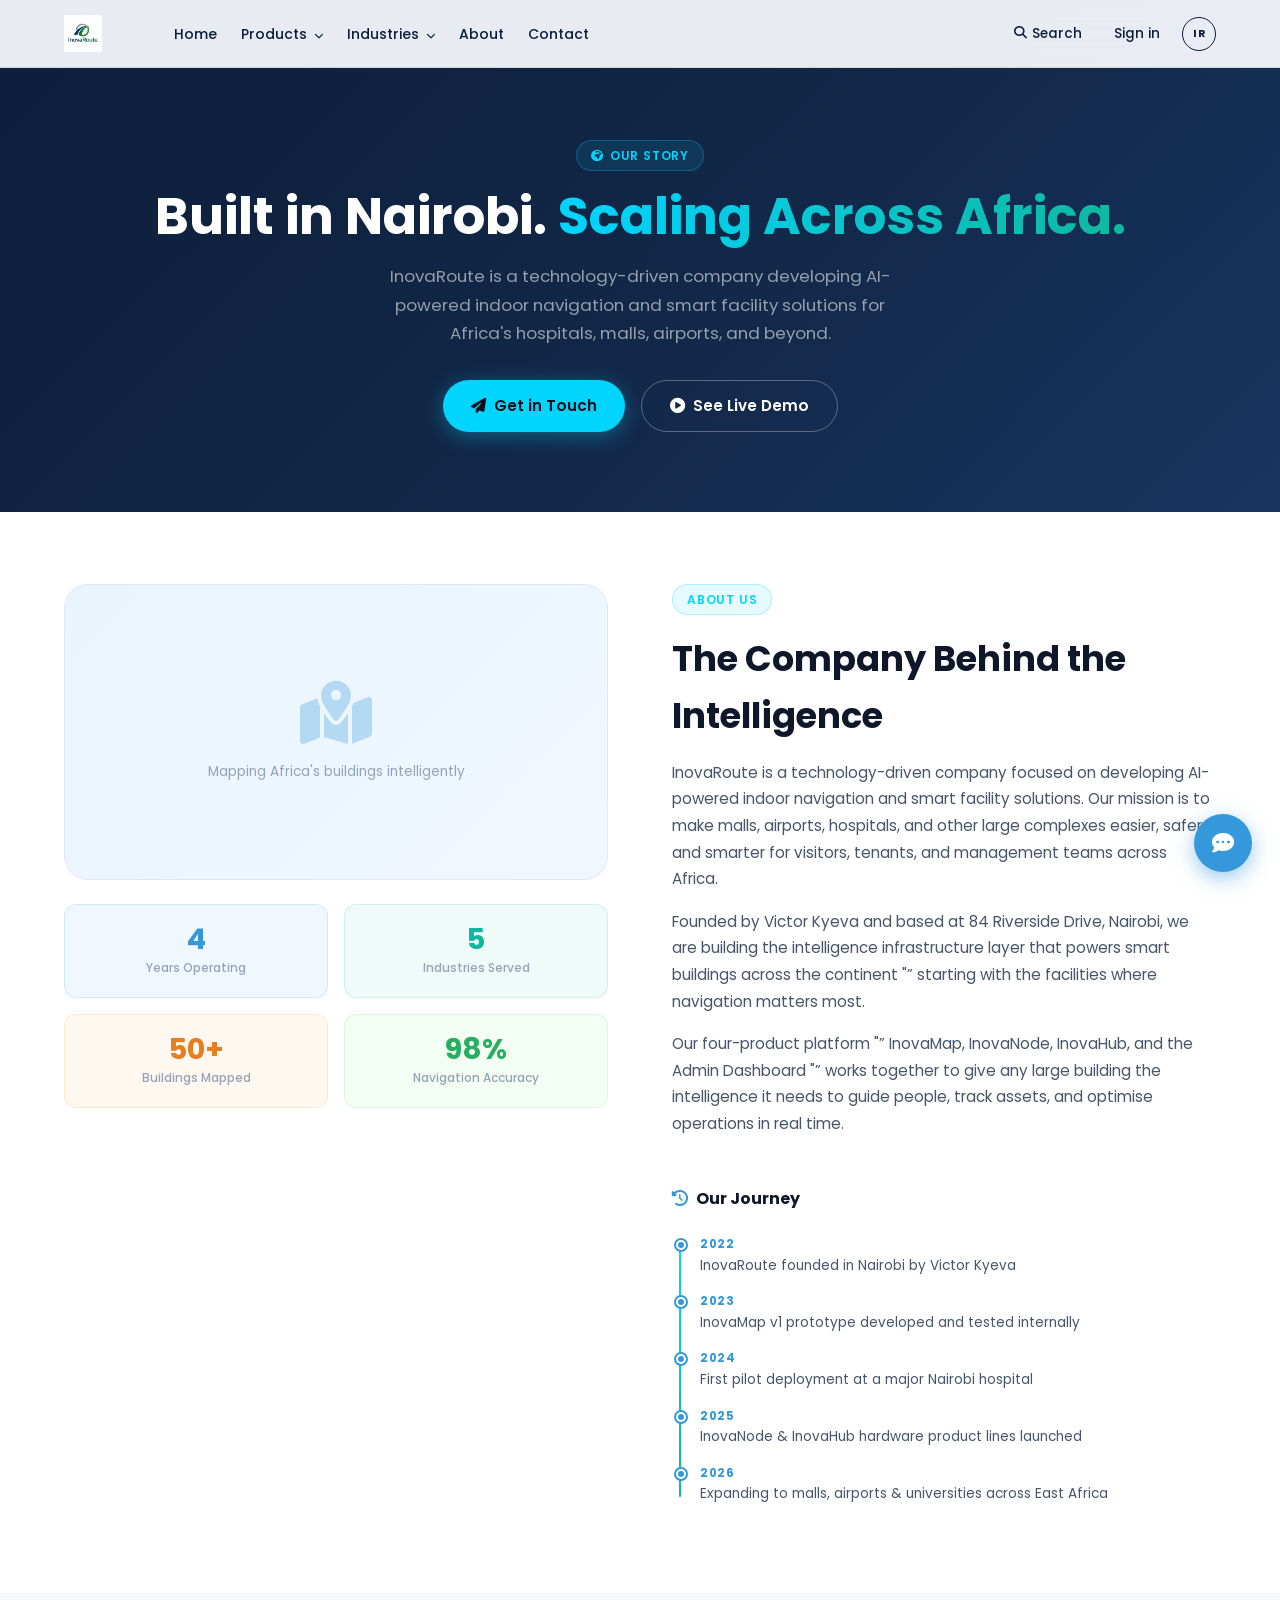
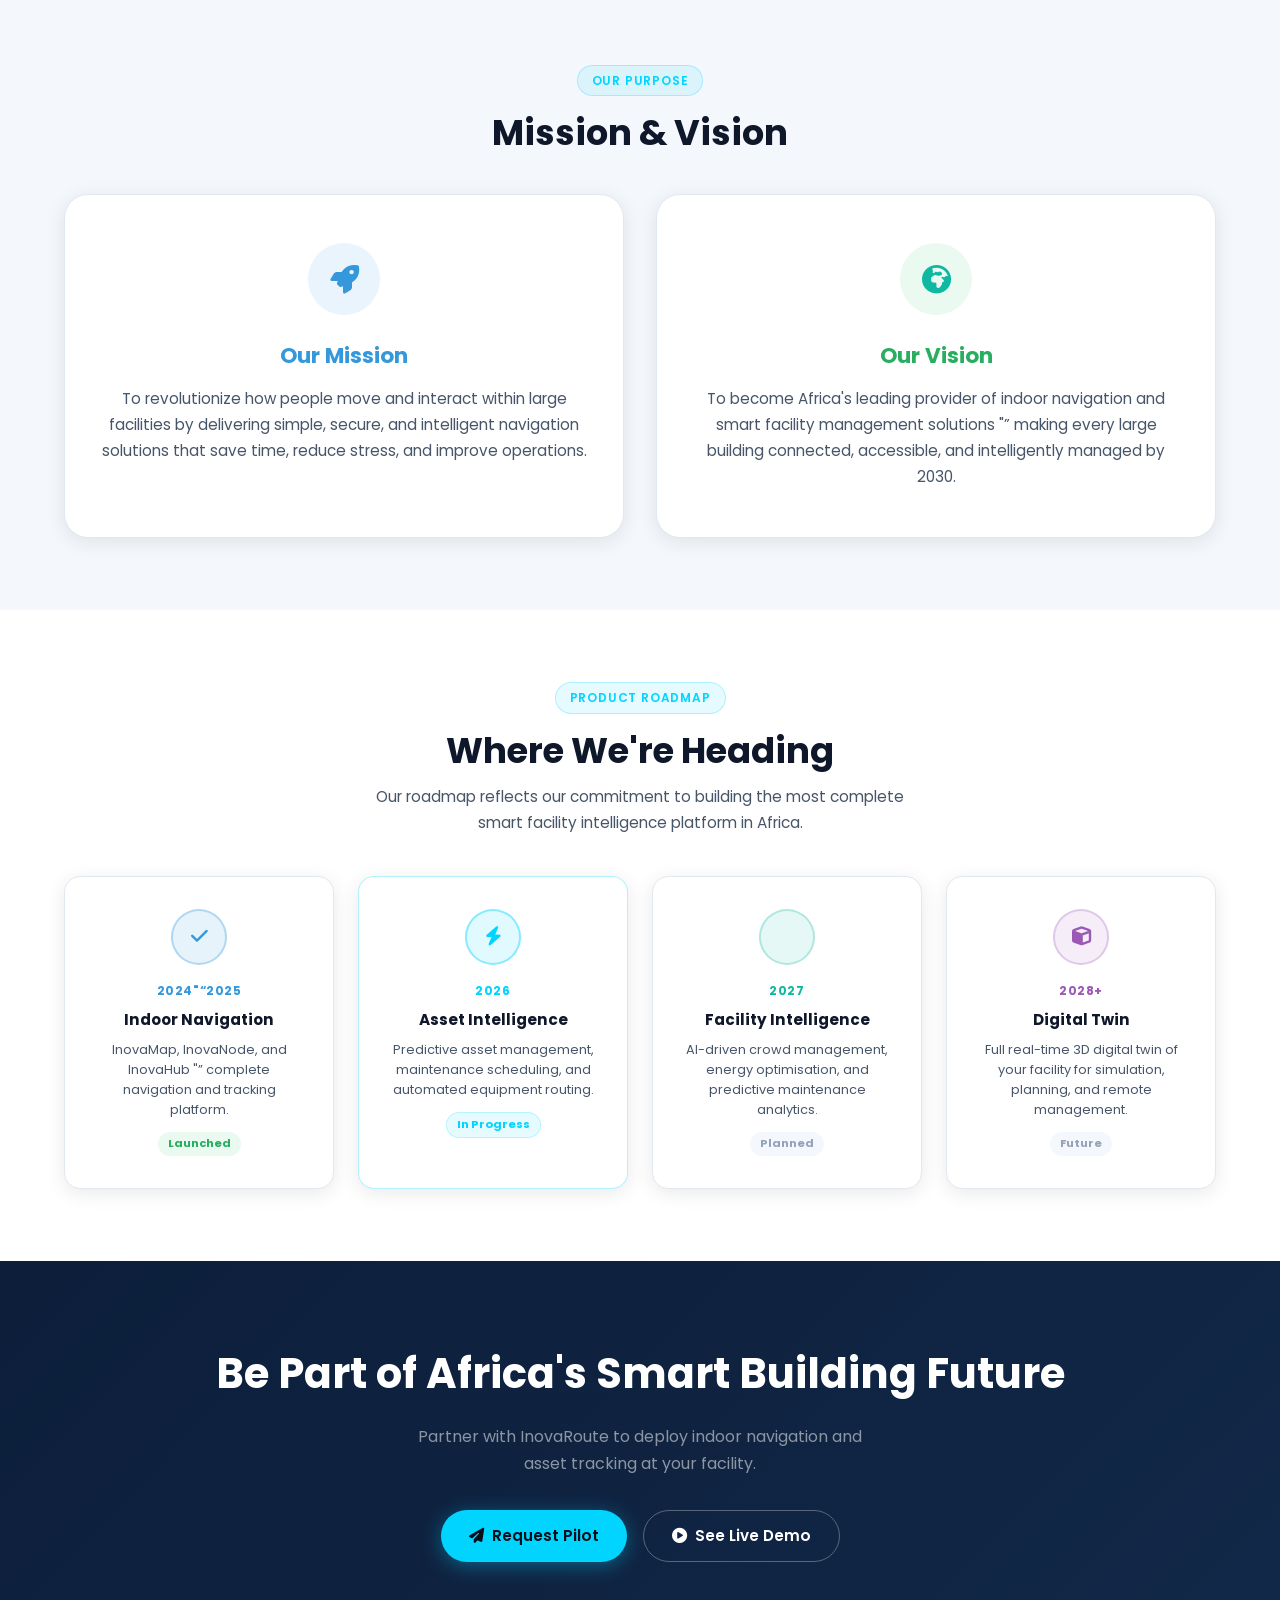
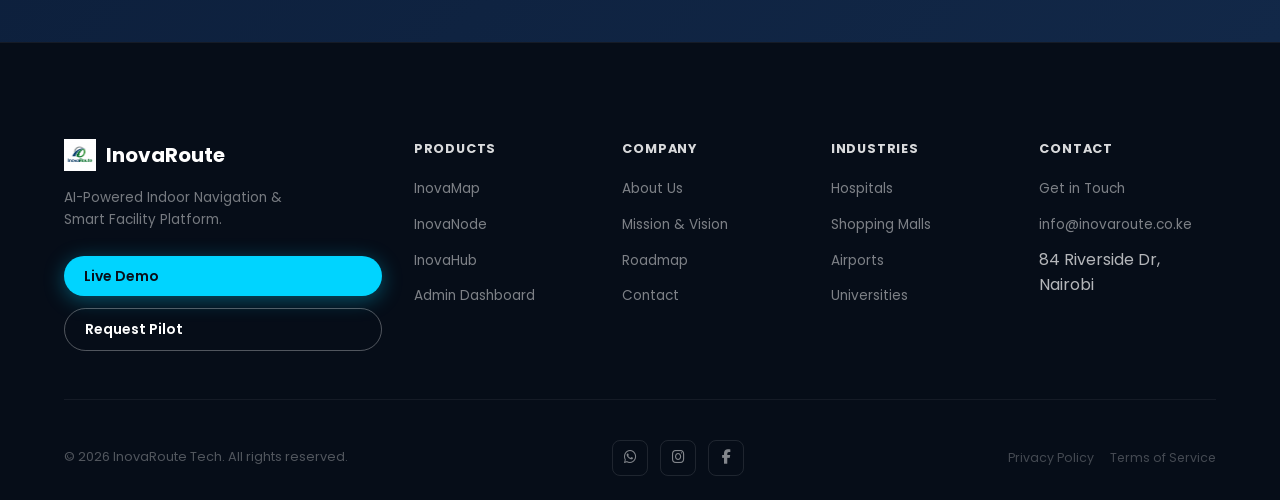
==== commit 0c69f456: "Add official InovaRoute logo to navbar and footer" ====
--- a/about.html
+++ b/about.html
@@ -18,7 +18,7 @@
 <!-- NAVBAR -->
 <nav class="navbar navbar--light" id="navbar">
   <div class="nav-inner">
-    <a href="index.html" class="nav-brand">
+    <a href="index.html" class="nav-brand nav-brand--logo-only">
       <img src="assets/images/logo.png" alt="InovaRoute" class="nav-logo-img" onerror="this.style.display=`none`;this.nextElementSibling.style.display=`flex`">
       <span class="nav-name" style="display:none">InovaRoute</span>
     </a>
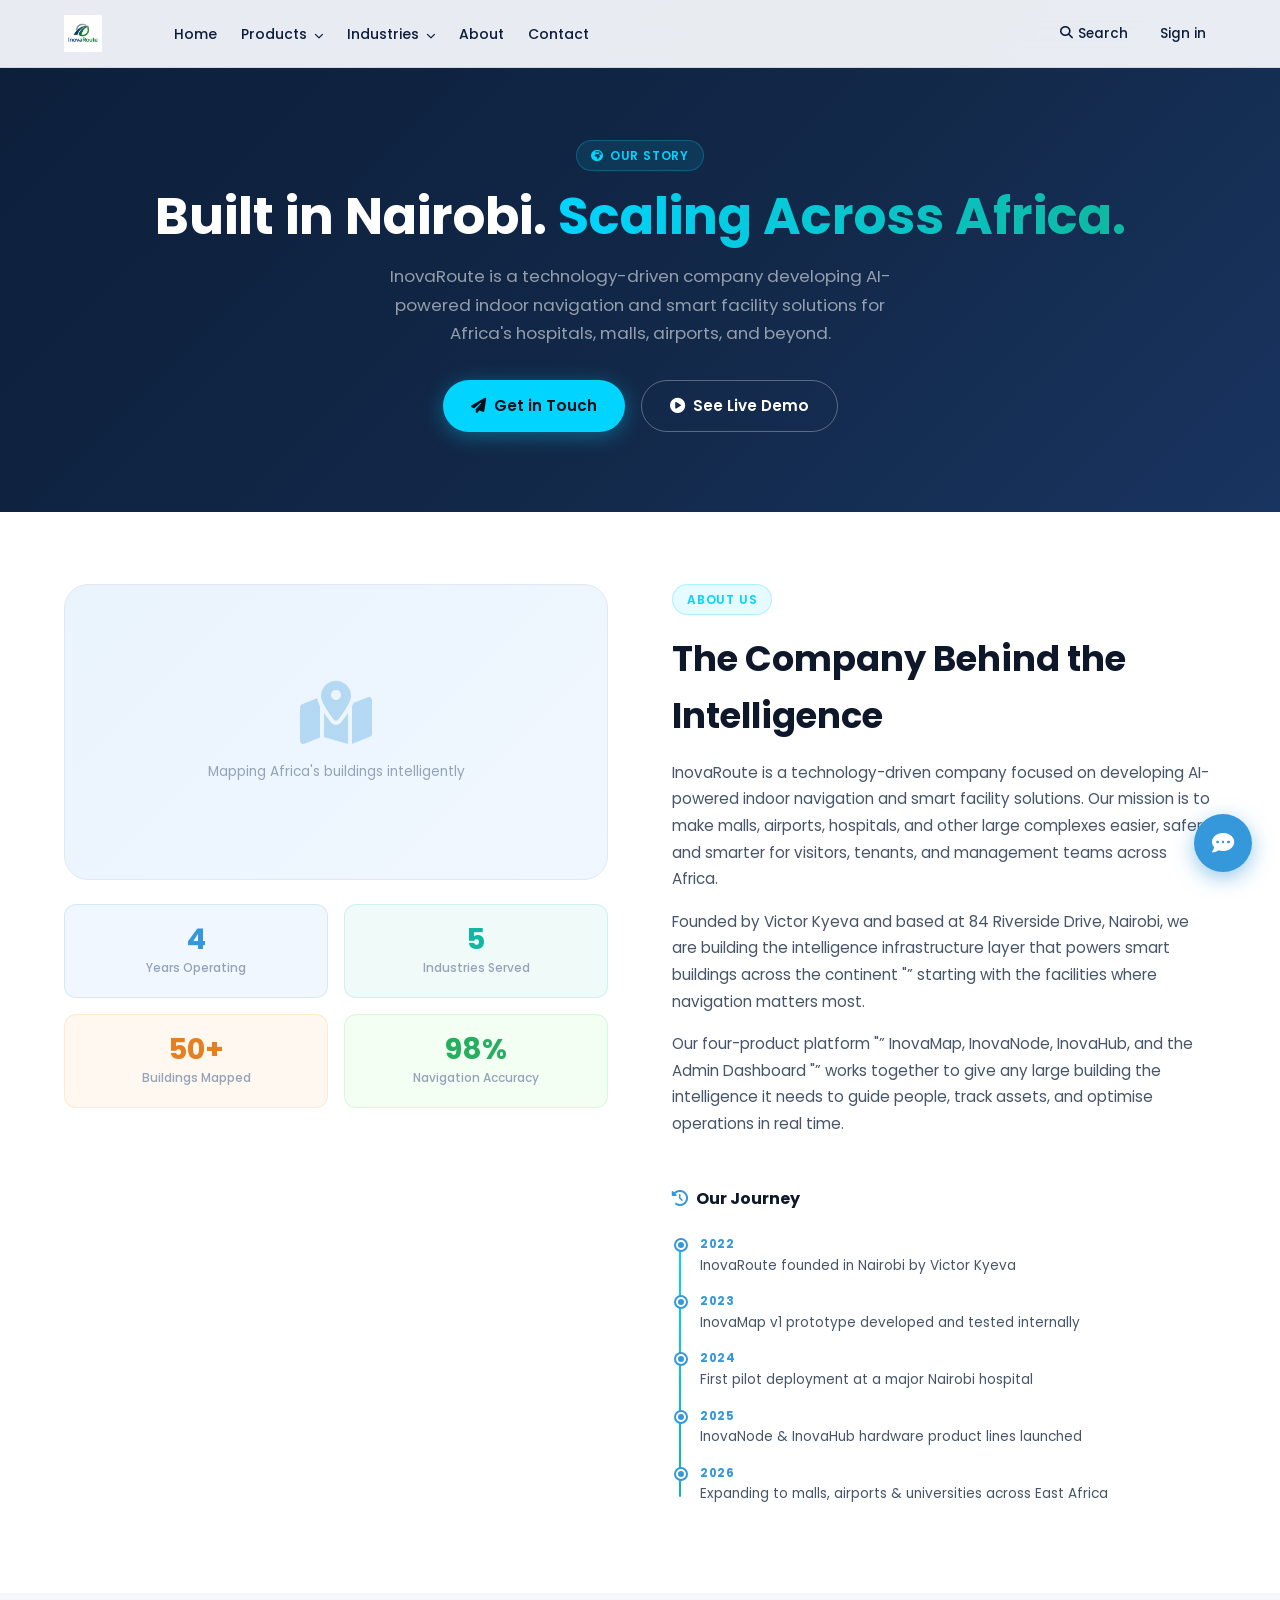
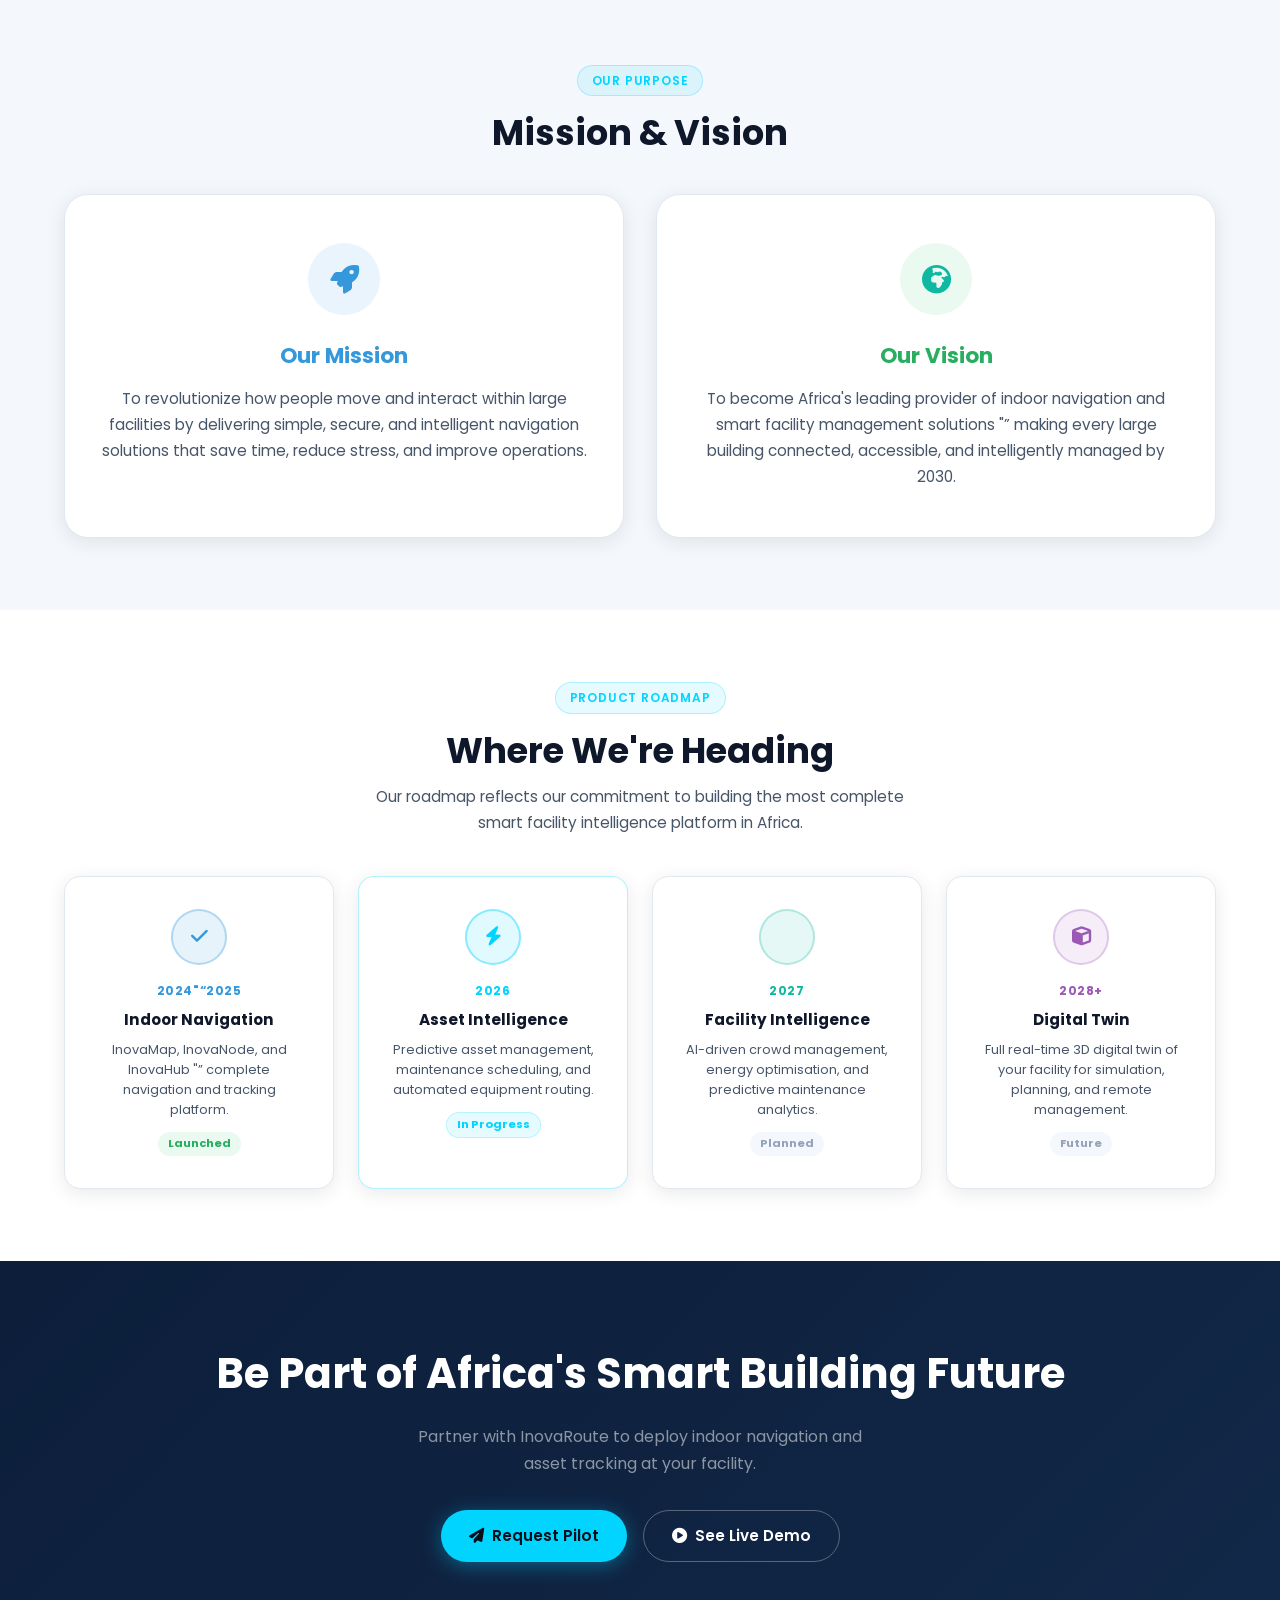
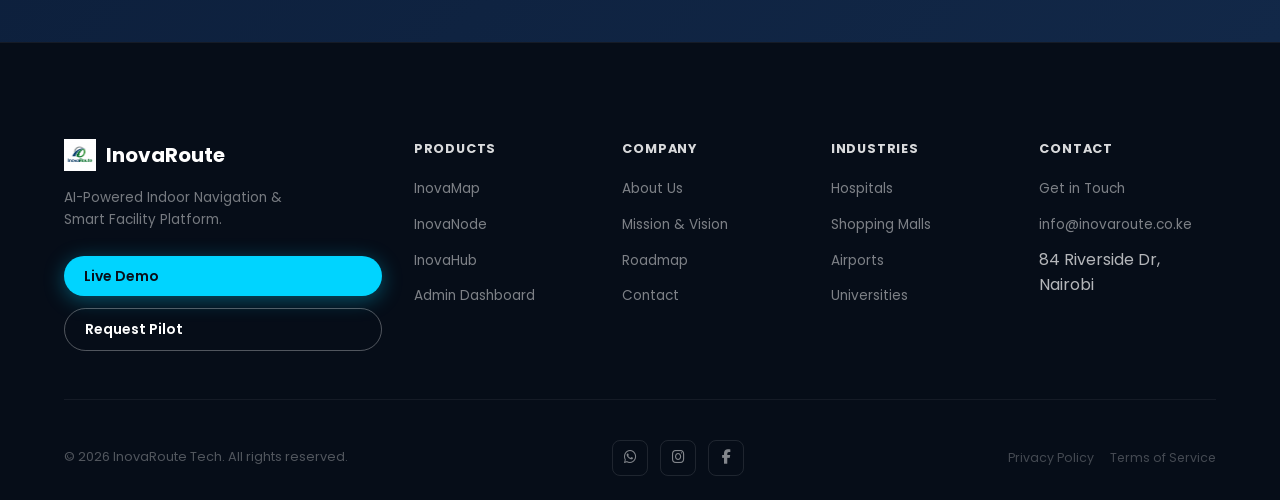
==== commit b576c213: "Navbar: remove IR avatar, keep only Sign In button Co-Authored-By: Claude Sonnet 4.6 <noreply@anthro" ====
--- a/about.html
+++ b/about.html
@@ -70,8 +70,7 @@
     </ul>
     <div class="nav-actions">
       <a href="#" class="nav-search-btn" aria-label="Search"><i class="fas fa-search"></i> Search</a>
-      <a href="contact.html" class="nav-signin">Sign in</a>
-      <a href="contact.html" class="nav-avatar" aria-label="Account">IR</a>
+      <a href="https://inovamap-b3f26.web.app/" class="nav-signin" target="_blank">Sign in</a>
     </div>
     <button class="nav-toggle" id="nav-toggle" aria-label="Toggle menu">
       <span></span><span></span><span></span>
@@ -317,8 +316,8 @@
         <a href="https://www.facebook.com/share/1BY43MmHNZ/" target="_blank" aria-label="Facebook"><i class="fab fa-facebook-f"></i></a>
       </div>
       <div class="footer-legal">
-        <a href="#">Privacy Policy</a>
-        <a href="#">Terms of Service</a>
+        <a href="privacy.html">Privacy Policy</a>
+        <a href="terms.html">Terms of Service</a>
       </div>
     </div>
   </div>
